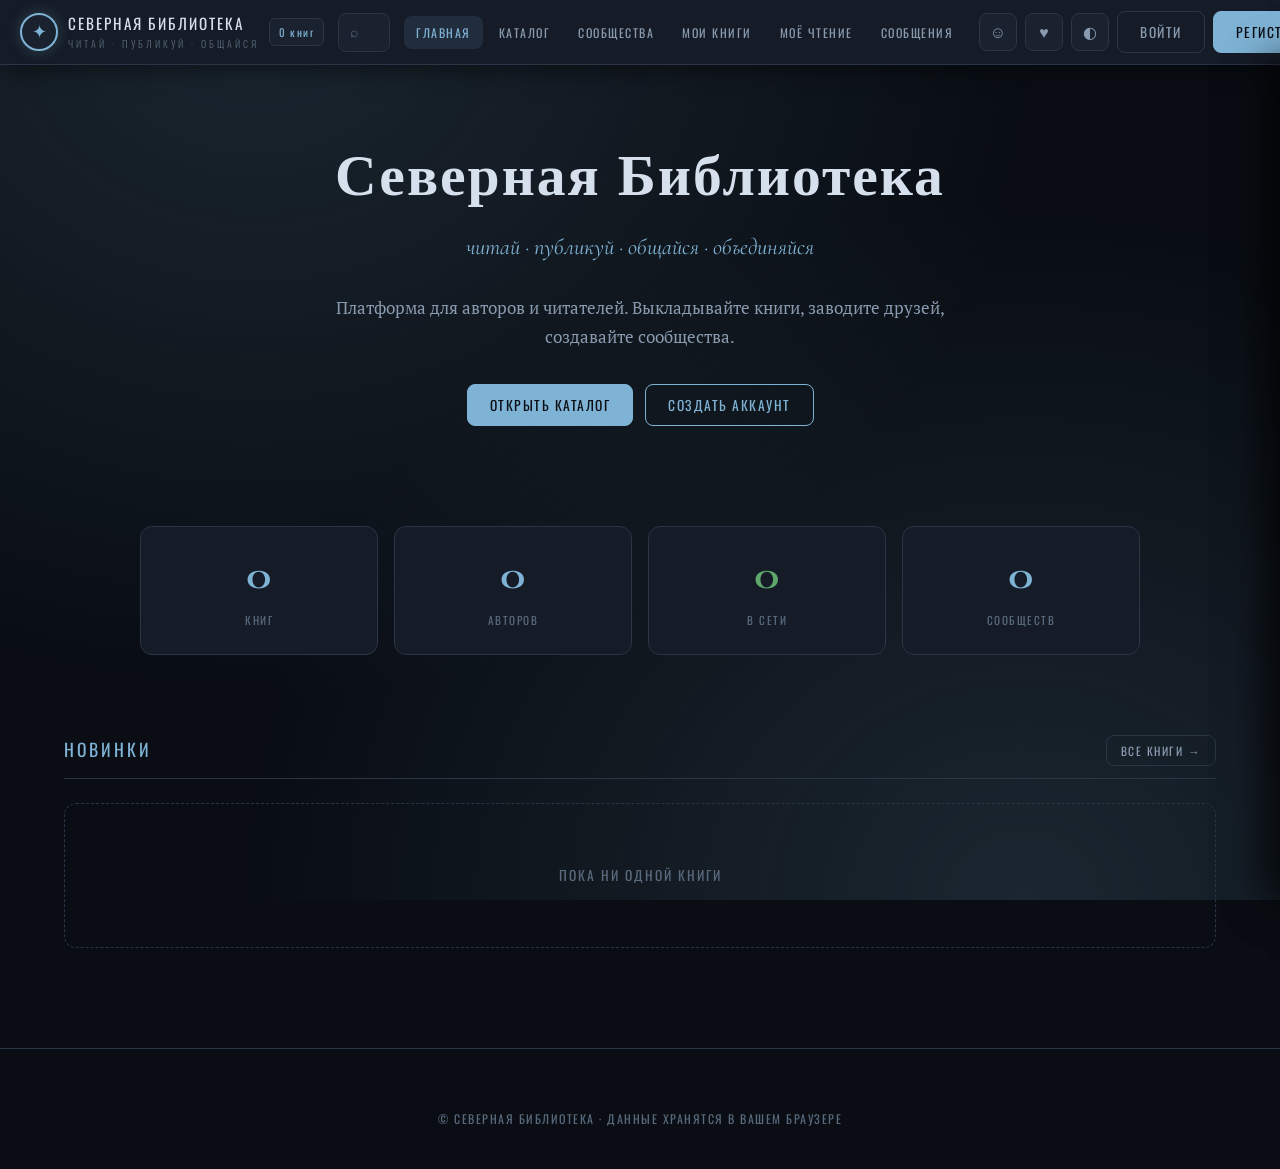
==== static/index.html @ a08dbe07 "Initial commit" ====
<!DOCTYPE html>
<html lang="ru">
<head>
<meta charset="UTF-8">
<meta name="viewport" content="width=device-width, initial-scale=1.0">
<title>Северная Библиотека — читай, публикуй, общайся</title>
<link rel="preconnect" href="https://fonts.googleapis.com">
<link rel="preconnect" href="https://fonts.gstatic.com" crossorigin>
<link href="https://fonts.googleapis.com/css2?family=Cormorant+Garamond:ital,wght@0,400;0,600;0,700;1,400&family=Oswald:wght@300;400;500;600&family=PT+Serif:ital,wght@0,400;0,700;1,400&family=Uncial+Antiqua&display=swap" rel="stylesheet">
<style>
:root{
    --bg:#0a0e14; --bg2:#10161f; --panel:#151c27; --card:#1a2230; --hover:#212c3d;
    --text:#d6e0ec; --text2:#8a9bb0; --text3:#5a6a7d;
    --accent:#7fb3d5; --accent2:#4a7a9b; --glow:rgba(127,179,213,0.25);
    --border:#2a3545; --shadow:rgba(0,0,0,0.5);
    --font-body:'PT Serif',Georgia,serif;
    --font-head:'Oswald',sans-serif;
    --font-display:'Uncial Antiqua',serif;
    --font-title:'Cormorant Garamond',serif;
    --fs:17px;
    --msg-out:#1e3a52; --msg-in:#1a2230;
    --danger:#c94a4a; --success:#5da86a; --warning:#d9a83c;
    --online:#5da86a;
}
body.light{
    --bg:#f4ecd8; --bg2:#ede3cc; --panel:#f8f2e2; --card:#ffffff; --hover:#eee3c8;
    --text:#2c2218; --text2:#5a4a35; --text3:#8a7a60;
    --accent:#8b5a2b; --accent2:#6a4420; --glow:rgba(139,90,43,0.2);
    --border:#d4c5a0; --shadow:rgba(60,40,20,0.15);
    --msg-out:#f0d9a8; --msg-in:#ffffff;
}
body.night{
    --bg:#05070a; --bg2:#0a0e14; --panel:#0f141c; --card:#131a24; --hover:#1a2330;
    --text:#b8c6d8; --text2:#6a7a8d; --text3:#3e4a5a;
    --accent:#5a8ab0; --accent2:#3a5f7a; --glow:rgba(90,138,176,0.2);
    --border:#1c2530; --shadow:rgba(0,0,0,0.7);
    --msg-out:#1a3a52; --msg-in:#131a24;
}
*{box-sizing:border-box;margin:0;padding:0}
html{scroll-behavior:smooth}
body{
    background:var(--bg); color:var(--text); font-family:var(--font-body);
    font-size:var(--fs); line-height:1.7; min-height:100vh;
    transition:background .4s,color .4s;
}
body::before{
    content:''; position:fixed; inset:0; pointer-events:none; z-index:0;
    background:
        radial-gradient(ellipse at 20% 0%, var(--glow) 0%, transparent 55%),
        radial-gradient(ellipse at 80% 100%, var(--glow) 0%, transparent 55%);
    opacity:.6;
}
button{font-family:inherit;cursor:pointer}
input,textarea,select{font-family:inherit}
.container{max-width:1200px;margin:0 auto;padding:0 24px;position:relative;z-index:1}

/* КНОПКИ */
.btn{
    display:inline-flex; align-items:center; gap:8px; justify-content:center;
    padding:10px 22px; border-radius:8px; font-family:var(--font-head);
    font-size:.85rem; letter-spacing:1.5px; text-transform:uppercase;
    border:1px solid var(--accent); background:transparent; color:var(--accent);
    transition:all .25s; cursor:pointer;
}
.btn:hover{background:var(--accent); color:var(--bg); transform:translateY(-2px); box-shadow:0 8px 20px var(--glow)}
.btn-primary{background:var(--accent); color:var(--bg)}
.btn-primary:hover{background:var(--accent2); color:var(--text)}
.btn-ghost{border-color:var(--border); color:var(--text2)}
.btn-ghost:hover{background:var(--hover); color:var(--accent); border-color:var(--accent)}
.btn-danger{border-color:var(--danger); color:var(--danger)}
.btn-danger:hover{background:var(--danger); color:#fff; box-shadow:0 8px 20px rgba(201,74,74,.3)}
.btn-success{border-color:var(--success); color:var(--success)}
.btn-success:hover{background:var(--success); color:#fff}
.btn-sm{padding:6px 14px; font-size:.72rem}
.btn-block{width:100%; justify-content:center}
.btn:disabled{opacity:.4; cursor:not-allowed; transform:none; box-shadow:none}
.btn-google{background:#fff; color:#333; border-color:#ddd; font-weight:600}
.btn-google:hover{background:#f5f5f5; color:#333; border-color:#bbb; box-shadow:0 4px 12px rgba(0,0,0,.15)}
.btn-google svg{width:18px; height:18px}

.card{background:var(--panel); border:1px solid var(--border); border-radius:12px; padding:24px; transition:all .3s}

/* ШАПКА */
.topbar{
    position:sticky; top:0; z-index:100;
    background:var(--panel); border-bottom:1px solid var(--border);
    box-shadow:0 4px 24px var(--shadow); transition:background .4s;
}
.topbar-inner{
    max-width:1500px; margin:0 auto; padding:0 20px;
    height:64px; display:flex; align-items:center; gap:14px;
}
.brand{display:flex; align-items:center; gap:10px; cursor:pointer; flex-shrink:0}
.brand-sigil{
    width:38px; height:38px; border:2px solid var(--accent); border-radius:50%;
    display:flex; align-items:center; justify-content:center;
    font-family:var(--font-display); font-size:18px; color:var(--accent);
    background:var(--card); box-shadow:0 0 14px var(--glow);
}
.brand-name{
    font-family:var(--font-head); font-size:.95rem; letter-spacing:2px;
    text-transform:uppercase; color:var(--text);
}
.brand-name small{display:block; font-size:.62rem; color:var(--text3); letter-spacing:3px; font-weight:300}
.brand-counter{
    font-family:var(--font-head); font-size:.68rem; color:var(--accent);
    letter-spacing:1.5px; padding:4px 9px; border:1px solid var(--border);
    border-radius:6px; background:var(--card);
}

/* ГЛОБАЛЬНЫЙ ПОИСК */
.global-search{
    flex:1; max-width:340px; position:relative;
}
.global-search input{
    width:100%; padding:9px 14px 9px 36px;
    background:var(--card); color:var(--text);
    border:1px solid var(--border); border-radius:8px;
    font-size:.88rem; outline:none; transition:all .2s;
}
.global-search input:focus{border-color:var(--accent); box-shadow:0 0 0 3px var(--glow)}
.global-search .search-icon{
    position:absolute; left:12px; top:50%; transform:translateY(-50%);
    color:var(--text3); font-size:14px; pointer-events:none;
}
.global-search-results{
    position:absolute; top:100%; left:0; right:0; margin-top:6px;
    background:var(--panel); border:1px solid var(--accent); border-radius:10px;
    max-height:340px; overflow-y:auto; z-index:200;
    box-shadow:0 12px 40px rgba(0,0,0,.6); display:none;
}
.global-search-results.active{display:block}
.search-result{
    padding:10px 14px; cursor:pointer; display:flex; align-items:center; gap:10px;
    transition:all .2s; border-bottom:1px solid var(--border);
}
.search-result:last-child{border-bottom:none}
.search-result:hover{background:var(--hover)}
.search-result-type{
    font-family:var(--font-head); font-size:.62rem; color:var(--text3);
    letter-spacing:1.5px; text-transform:uppercase; margin-left:auto;
}

.nav-links{display:flex; gap:4px; overflow-x:auto; flex-shrink:0}
.nav-link{
    padding:8px 12px; border-radius:8px; background:none; border:none;
    font-family:var(--font-head); font-size:.75rem; letter-spacing:1.5px;
    text-transform:uppercase; color:var(--text2); transition:all .2s;
    white-space:nowrap; cursor:pointer;
}
.nav-link:hover{color:var(--accent); background:var(--hover)}
.nav-link.active{color:var(--accent); background:var(--hover)}
.nav-link .badge{
    display:inline-block; background:#c94a4a; color:#fff; font-size:.62rem;
    border-radius:10px; padding:1px 5px; margin-left:5px; font-family:var(--font-head);
    letter-spacing:0;
}
.topbar-actions{display:flex; align-items:center; gap:8px; margin-left:auto; flex-shrink:0}

.icon-btn{
    width:38px; height:38px; border:1px solid var(--border); background:var(--card);
    color:var(--text2); border-radius:8px; font-size:16px;
    display:flex; align-items:center; justify-content:center; transition:all .2s; cursor:pointer;
    position:relative;
}
.icon-btn:hover{color:var(--accent); border-color:var(--accent); background:var(--hover)}
.icon-btn svg{
    width:18px; height:18px; display:block;
    color:var(--text2);
    transition:color .2s;
    pointer-events:none;
}
.icon-btn:hover svg{color:var(--accent)}
.icon-btn .online-dot{
    position:absolute; top:-3px; right:-3px; min-width:18px; height:18px;
    background:var(--online); color:#fff; border-radius:9px; font-size:.62rem;
    display:flex; align-items:center; justify-content:center;
    font-family:var(--font-head); font-weight:600; padding:0 4px;
    border:2px solid var(--panel); box-shadow:0 0 8px rgba(93,168,106,.5);
}
.icon-btn .friend-dot{
    position:absolute; top:-3px; right:-3px; min-width:18px; height:18px;
    background:#c94a4a; color:#fff; border-radius:9px; font-size:.62rem;
    display:flex; align-items:center; justify-content:center;
    font-family:var(--font-head); font-weight:600; padding:0 4px;
    border:2px solid var(--panel);
}

.user-chip{
    display:flex; align-items:center; gap:8px;
    padding:5px 10px 5px 5px; border:1px solid var(--border); background:var(--card);
    border-radius:20px; font-family:var(--font-head); font-size:.78rem;
    color:var(--accent); letter-spacing:1px; transition:all .2s; cursor:pointer;
}
.user-chip:hover{border-color:var(--accent); background:var(--hover)}

/* АВАТАР */
.avatar{
    border-radius:50%; background:var(--accent); color:var(--bg);
    display:flex; align-items:center; justify-content:center; font-weight:600;
    flex-shrink:0; position:relative; overflow:hidden;
    font-family:var(--font-head); letter-spacing:0;
}
.avatar img{width:100%; height:100%; object-fit:cover; display:block}
.avatar.size-sm{width:28px; height:28px; font-size:12px}
.avatar.size-md{width:40px; height:40px; font-size:16px}
.avatar.size-lg{width:80px; height:80px; font-size:32px}
.avatar.size-xl{width:120px; height:120px; font-size:48px}
.avatar.google{background:#4285F4; color:#fff}
.avatar .status-dot{
    position:absolute; bottom:2px; right:2px;
    width:22%; height:22%; min-width:8px; min-height:8px; border-radius:50%;
    background:var(--text3); border:2px solid var(--panel); box-sizing:content-box;
}
.avatar .status-dot.online{background:var(--online); box-shadow:0 0 6px var(--online)}

/* ПАНЕЛИ */
.side-panel{
    position:fixed; top:64px; right:0; bottom:0;
    width:380px; max-width:92vw;
    background:var(--panel);
    border-left:1px solid var(--border);
    z-index:150;
    transform:translateX(100%);
    transition:transform .35s cubic-bezier(0.4, 0, 0.2, 1);
    box-shadow:-12px 0 40px var(--shadow);
    display:flex; flex-direction:column;
}
.side-panel.open{transform:translateX(0)}

.side-panel-head{
    padding:18px 22px 14px;
    border-bottom:1px solid var(--border);
    display:flex; align-items:center; justify-content:space-between;
}
.side-panel-head .title{
    font-family:var(--font-head); font-size:.95rem;
    letter-spacing:2.5px; text-transform:uppercase; color:var(--accent);
}
.side-panel-head .counter{
    font-family:var(--font-head); font-size:.72rem;
    color:var(--text3); letter-spacing:1px; margin-top:2px;
}
.side-panel-head .counter .online-num{color:var(--online); font-weight:600}

.side-panel-search{
    padding:10px 22px;
    border-bottom:1px solid var(--border);
}
.side-panel-search input{
    width:100%; padding:10px 14px;
    background:var(--card); color:var(--text);
    border:1px solid var(--border); border-radius:8px;
    font-size:.9rem; outline:none;
}
.side-panel-search input:focus{border-color:var(--accent); box-shadow:0 0 0 3px var(--glow)}

.side-panel-tabs{
    display:flex; border-bottom:1px solid var(--border);
}
.side-panel-tab{
    flex:1; padding:11px 6px; background:none; border:none;
    font-family:var(--font-head); font-size:.72rem; letter-spacing:1.5px;
    text-transform:uppercase; color:var(--text3); cursor:pointer;
    border-bottom:2px solid transparent; margin-bottom:-1px; transition:all .2s;
    position:relative;
}
.side-panel-tab.active{color:var(--accent); border-bottom-color:var(--accent)}
.side-panel-tab .tab-badge{
    display:inline-block; background:#c94a4a; color:#fff; font-size:.6rem;
    border-radius:8px; padding:0 5px; margin-left:4px; letter-spacing:0;
}

.side-panel-body{
    flex:1; overflow-y:auto; padding:10px;
}
.side-panel-body::-webkit-scrollbar{width:6px}
.side-panel-body::-webkit-scrollbar-thumb{background:var(--border); border-radius:3px}

.users-section-label{
    font-family:var(--font-head); font-size:.66rem;
    letter-spacing:2.5px; text-transform:uppercase;
    color:var(--text3); padding:12px 12px 6px;
}
.users-section-label.online-label{color:var(--online)}

.user-card{
    display:flex; gap:12px; align-items:center;
    padding:10px 12px; border-radius:10px;
    transition:all .2s; cursor:pointer;
    border:1px solid transparent;
    margin-bottom:2px;
}
.user-card:hover{background:var(--hover); border-color:var(--border)}
.user-card-info{flex:1; min-width:0}
.user-card-name{
    font-family:var(--font-head); font-size:.88rem;
    color:var(--text); letter-spacing:.5px;
    display:flex; align-items:center; gap:6px; flex-wrap:wrap;
}
.user-card-username{
    font-size:.75rem; color:var(--accent); font-family:var(--font-head);
    letter-spacing:.5px;
}
.user-card-status{
    font-size:.75rem; color:var(--text3);
    font-style:italic; margin-top:2px;
}
.user-card-status.online{color:var(--online); font-style:normal; font-family:var(--font-head); letter-spacing:.5px}
.user-card-actions{flex-shrink:0; display:flex; gap:6px; flex-wrap:wrap; justify-content:flex-end}
.user-card-write{
    padding:5px 11px; font-size:.68rem; letter-spacing:1px;
    background:transparent; border:1px solid var(--border);
    color:var(--text2); border-radius:6px;
    font-family:var(--font-head); text-transform:uppercase;
    cursor:pointer; transition:all .2s;
}
.user-card-write:hover{background:var(--accent); color:var(--bg); border-color:var(--accent)}
.user-card-write.primary{background:var(--accent); color:var(--bg); border-color:var(--accent)}
.user-card-write.danger{border-color:var(--danger); color:var(--danger)}
.user-card-write.danger:hover{background:var(--danger); color:#fff}
.user-card-write.success{border-color:var(--success); color:var(--success)}
.user-card-write.success:hover{background:var(--success); color:#fff}

.side-panel-empty{
    padding:40px 20px; text-align:center;
    color:var(--text3); font-size:.85rem; font-style:italic;
}

.side-backdrop{
    position:fixed; inset:0; background:rgba(0,0,0,.5);
    z-index:140; opacity:0; pointer-events:none;
    transition:opacity .3s;
}
.side-backdrop.active{opacity:1; pointer-events:auto}

/* ПРОФИЛЬ */
.profile-page{padding:40px 0}
.profile-card{
    background:var(--panel); border:1px solid var(--border);
    border-radius:16px; overflow:hidden; margin-bottom:24px;
}
.profile-banner{
    height:180px;
    background:linear-gradient(135deg,var(--accent2),var(--accent));
    position:relative;
}
.profile-banner::after{
    content:''; position:absolute; inset:0;
    background:radial-gradient(ellipse at 30% 20%, rgba(255,255,255,.15), transparent 60%),
               radial-gradient(ellipse at 80% 90%, rgba(0,0,0,.3), transparent 60%);
}
.profile-main{
    padding:0 32px 32px;
    margin-top:-60px;
    position:relative;
}
.profile-avatar-wrap{
    display:flex; align-items:flex-end; gap:20px; margin-bottom:20px; flex-wrap:wrap;
}
.profile-avatar{
    width:130px; height:130px; border-radius:50%;
    border:5px solid var(--panel); background:var(--accent);
    display:flex; align-items:center; justify-content:center;
    font-family:var(--font-display); font-size:48px; color:var(--bg);
    overflow:hidden; position:relative; box-shadow:0 8px 24px var(--shadow);
    flex-shrink:0;
}
.profile-avatar img{width:100%; height:100%; object-fit:cover; display:block}
.profile-avatar .status-dot{
    position:absolute; bottom:8px; right:8px;
    width:20px; height:20px; border-radius:50%;
    background:var(--online); border:3px solid var(--panel);
}
.profile-avatar .status-dot.off{background:var(--text3)}

.profile-actions{margin-left:auto; display:flex; gap:8px; flex-wrap:wrap}
.profile-name{
    font-family:var(--font-title); font-size:2rem;
    color:var(--text); font-weight:600; margin-bottom:4px;
}
.profile-username{
    font-family:var(--font-head); font-size:.95rem;
    color:var(--accent); letter-spacing:.5px; margin-bottom:12px;
}
.profile-status{
    font-size:.85rem; color:var(--text3); font-family:var(--font-head);
    letter-spacing:1px; margin-bottom:14px;
}
.profile-status.online{color:var(--online)}
.profile-bio{
    font-size:1rem; line-height:1.7; color:var(--text2);
    max-width:640px; margin-bottom:20px; white-space:pre-wrap;
}
.profile-stats{
    display:flex; gap:32px; flex-wrap:wrap;
    padding-top:20px; border-top:1px solid var(--border);
}
.profile-stat{text-align:left}
.profile-stat-num{
    font-family:var(--font-display); font-size:1.6rem;
    color:var(--accent);
}
.profile-stat-label{
    font-family:var(--font-head); font-size:.7rem;
    letter-spacing:2px; text-transform:uppercase; color:var(--text3);
    margin-top:2px;
}

.profile-grid{
    display:grid; grid-template-columns:repeat(auto-fill,minmax(180px,1fr));
    gap:16px;
    margin-top:20px;
}

/* СООБЩЕСТВА */
.communities-grid{
    display:grid; grid-template-columns:repeat(auto-fill,minmax(280px,1fr));
    gap:20px;
}
.community-card{
    background:var(--panel); border:1px solid var(--border);
    border-radius:12px; padding:22px;
    transition:all .25s; cursor:pointer;
    display:flex; flex-direction:column; gap:12px;
}
.community-card:hover{
    border-color:var(--accent);
    transform:translateY(-3px);
    box-shadow:0 16px 30px var(--shadow), 0 0 20px var(--glow);
}
.community-head{display:flex; gap:14px; align-items:center}
.community-avatar{
    width:56px; height:56px; border-radius:14px;
    background:linear-gradient(135deg,var(--accent2),var(--accent));
    display:flex; align-items:center; justify-content:center;
    font-family:var(--font-display); font-size:24px; color:var(--bg);
    overflow:hidden; flex-shrink:0;
}
.community-avatar img{width:100%; height:100%; object-fit:cover; display:block}
.community-title{
    font-family:var(--font-head); font-size:1.05rem;
    color:var(--text); letter-spacing:1px; line-height:1.2;
    margin-bottom:4px;
}
.community-meta{
    font-size:.78rem; color:var(--text3); font-family:var(--font-head);
    letter-spacing:.5px;
}
.community-desc{
    font-size:.9rem; color:var(--text2); line-height:1.5;
    display:-webkit-box; -webkit-line-clamp:3; -webkit-box-orient:vertical;
    overflow:hidden;
}
.community-footer{
    display:flex; gap:8px; align-items:center;
    padding-top:12px; border-top:1px solid var(--border);
    margin-top:auto;
}
.community-member-badge{
    font-family:var(--font-head); font-size:.72rem;
    letter-spacing:1px; color:var(--text3);
    padding:3px 8px; border:1px solid var(--border); border-radius:6px;
}

.community-page{padding:40px 0}
.community-page-head{
    display:flex; gap:24px; align-items:flex-start;
    margin-bottom:28px; flex-wrap:wrap;
}
.community-page-avatar{
    width:120px; height:120px; border-radius:20px;
    background:linear-gradient(135deg,var(--accent2),var(--accent));
    display:flex; align-items:center; justify-content:center;
    font-family:var(--font-display); font-size:52px; color:var(--bg);
    overflow:hidden; flex-shrink:0;
    box-shadow:0 12px 30px var(--shadow);
}
.community-page-avatar img{width:100%; height:100%; object-fit:cover; display:block}
.community-page-info{flex:1; min-width:0}
.community-page-title{
    font-family:var(--font-title); font-size:2rem;
    color:var(--text); margin-bottom:6px;
}
.community-page-username{
    font-family:var(--font-head); font-size:.9rem;
    color:var(--accent); letter-spacing:.5px; margin-bottom:12px;
}
.community-page-desc{
    font-size:1rem; line-height:1.7; color:var(--text2);
    margin-bottom:18px; white-space:pre-wrap;
}
.community-tabs{
    display:flex; gap:6px; border-bottom:1px solid var(--border);
    margin-bottom:20px;
}
.community-tab{
    padding:12px 18px; background:none; border:none;
    font-family:var(--font-head); font-size:.78rem;
    letter-spacing:1.5px; text-transform:uppercase;
    color:var(--text3); cursor:pointer;
    border-bottom:2px solid transparent; margin-bottom:-1px;
    transition:all .2s;
}
.community-tab.active{color:var(--accent); border-bottom-color:var(--accent)}

/* ГЛАВНАЯ */
.hero{padding:80px 0 60px; text-align:center}
.hero h1{
    font-family:var(--font-display); font-size:3.6rem; line-height:1.1;
    color:var(--text); letter-spacing:2px; margin-bottom:20px;
}
.hero .subtitle{
    font-family:var(--font-title); font-style:italic; font-size:1.4rem;
    color:var(--accent); margin-bottom:28px;
}
.hero p{max-width:640px; margin:0 auto 32px; color:var(--text2); font-size:1.05rem}

.section{padding:40px 0}
.section-head{
    display:flex; align-items:center; justify-content:space-between;
    margin-bottom:24px; padding-bottom:12px; border-bottom:1px solid var(--border); gap:16px; flex-wrap:wrap;
}
.section-title{
    font-family:var(--font-head); font-size:1.1rem; letter-spacing:3px;
    text-transform:uppercase; color:var(--accent);
}

/* КАТАЛОГ */
.books-grid{
    display:grid; grid-template-columns:repeat(auto-fill,minmax(180px,1fr));
    gap:24px;
}
.book-card{
    cursor:pointer; transition:all .3s; text-align:left;
    background:transparent; border:none; padding:0; position:relative;
}
.book-card:hover .book-cover{transform:translateY(-4px); box-shadow:0 16px 30px var(--shadow), 0 0 30px var(--glow)}
.book-cover{
    aspect-ratio:2/3; border-radius:6px; position:relative; overflow:hidden;
    border:1px solid var(--border); margin-bottom:12px; transition:all .3s;
    background:linear-gradient(135deg,var(--panel),var(--card));
    display:flex; align-items:center; justify-content:center;
}
.book-cover img{
    width:100%; height:100%; object-fit:cover; display:block;
    position:absolute; inset:0;
}
.book-cover-symbol{
    font-family:var(--font-display); font-size:52px; color:var(--accent);
    text-shadow:0 0 30px var(--glow); opacity:.85;
}
.book-cover::after{
    content:''; position:absolute; inset:0;
    background:linear-gradient(to top, rgba(0,0,0,.5), transparent 40%);
    pointer-events:none;
}
.book-title{
    font-family:var(--font-title); font-size:1.05rem; font-weight:600;
    color:var(--text); line-height:1.3; margin-bottom:4px;
    display:-webkit-box; -webkit-line-clamp:2; -webkit-box-orient:vertical; overflow:hidden;
}
.book-author{font-size:.82rem; color:var(--text2); margin-bottom:2px}
.book-meta{font-size:.75rem; color:var(--text3); font-style:italic}

/* Значок "Читаю" на обложке */
.book-reading-badge{
    position:absolute; top:8px; left:8px; z-index:3;
    background:var(--accent); color:var(--bg);
    font-family:var(--font-head); font-size:.6rem; letter-spacing:1px;
    text-transform:uppercase; padding:3px 7px; border-radius:5px;
    box-shadow:0 4px 12px var(--glow); font-weight:600;
}
/* Прогресс-бар под карточкой */
.book-progress{
    margin-top:8px; height:4px; background:var(--border);
    border-radius:2px; overflow:hidden;
}
.book-progress-fill{
    height:100%; background:var(--accent);
    border-radius:2px; transition:width .4s;
}

.empty{
    padding:60px 20px; text-align:center; color:var(--text3);
    font-family:var(--font-head); letter-spacing:2px; text-transform:uppercase;
    font-size:.85rem; border:1px dashed var(--border); border-radius:12px;
}

/* СТРАНИЦА КНИГИ */
.book-page{padding:40px 0}
.book-layout{display:grid; grid-template-columns:280px 1fr; gap:40px}
.book-cover-large{
    aspect-ratio:2/3; border-radius:10px; border:1px solid var(--border);
    background:linear-gradient(135deg,var(--panel),var(--card));
    display:flex; align-items:center; justify-content:center; margin-bottom:20px;
    box-shadow:0 20px 40px var(--shadow);
    position:relative; overflow:hidden;
}
.book-cover-large img{width:100%; height:100%; object-fit:cover; display:block; position:absolute; inset:0}
.book-cover-large .book-cover-symbol{font-size:96px}
.book-info h1{font-family:var(--font-title); font-size:2.4rem; line-height:1.2; color:var(--text); margin-bottom:12px}
.book-info .author{font-size:1.1rem; color:var(--accent); margin-bottom:8px; font-style:italic}
.book-info .meta-line{
    display:flex; gap:16px; flex-wrap:wrap; font-size:.85rem;
    color:var(--text3); margin-bottom:24px; font-family:var(--font-head);
    letter-spacing:1px; text-transform:uppercase;
}
.book-annotation{
    font-size:1.05rem; line-height:1.7; color:var(--text2);
    margin-bottom:28px; padding-bottom:24px; border-bottom:1px solid var(--border);
    white-space:pre-wrap;
}
.chapters-preview{margin-top:28px}
.chapter-preview-item{
    display:flex; align-items:center; justify-content:space-between;
    padding:14px 18px; border-radius:8px; border:1px solid var(--border);
    margin-bottom:8px; background:var(--card); transition:all .2s; cursor:pointer;
}
.chapter-preview-item:hover{border-color:var(--accent); background:var(--hover); transform:translateX(4px)}
.chapter-preview-item.current{border-color:var(--accent); background:var(--hover); box-shadow:0 0 0 2px var(--glow)}
.chapter-preview-item .num{font-family:var(--font-head); font-size:.7rem; letter-spacing:2px; color:var(--accent); text-transform:uppercase}
.chapter-preview-item .title{font-family:var(--font-title); font-size:1.05rem; margin-top:2px}
.chapter-preview-item .arrow{color:var(--accent); font-size:1.2rem}
.chapter-preview-item .current-mark{
    font-family:var(--font-head); font-size:.62rem; letter-spacing:1px;
    text-transform:uppercase; color:var(--accent); margin-right:8px;
}

/* ЧИТАЛКА */
.reader-view{padding:40px 0}
.reader-toolbar{
    position:sticky; top:64px; z-index:50; margin-bottom:24px;
    background:var(--panel); border:1px solid var(--border); border-radius:10px;
    padding:12px 20px; display:flex; align-items:center; gap:16px; flex-wrap:wrap;
    box-shadow:0 4px 20px var(--shadow);
}
.reader-toolbar .current-chapter{
    font-family:var(--font-head); font-size:.8rem; letter-spacing:2px;
    text-transform:uppercase; color:var(--accent); flex:1;
}
.reader-content{max-width:760px; margin:0 auto}
.reader-content h2{font-family:var(--font-display); font-size:2rem; line-height:1.25; color:var(--text); text-align:center; margin-bottom:8px}
.reader-content .chapter-label{
    text-align:center; font-family:var(--font-head); font-size:.75rem;
    letter-spacing:5px; text-transform:uppercase; color:var(--accent);
    margin-bottom:32px; padding-bottom:24px; border-bottom:1px solid var(--border); position:relative;
}
.reader-content .chapter-label::after{
    content:'❦'; position:absolute; bottom:-13px; left:50%; transform:translateX(-50%);
    background:var(--bg); padding:0 14px; font-size:20px; color:var(--accent);
    text-shadow:0 0 12px var(--glow);
}
.reader-content p{margin-bottom:20px; text-align:justify; hyphens:auto}
.reader-content p:first-of-type::first-letter{
    font-family:var(--font-display); font-size:3.4em; float:left; line-height:.85;
    padding:6px 12px 0 0; color:var(--accent); text-shadow:0 4px 12px var(--glow);
}
.reader-nav{display:flex; justify-content:space-between; align-items:center; margin-top:48px; padding-top:24px; border-top:1px solid var(--border); gap:16px}

/* ЛИЧНЫЙ КАБИНЕТ */
.dashboard{padding:40px 0}
.dashboard-head{display:flex; justify-content:space-between; align-items:flex-start; margin-bottom:32px; gap:16px; flex-wrap:wrap}
.dashboard-head h1{font-family:var(--font-title); font-size:2rem; color:var(--text); margin-bottom:6px}
.dashboard-head .subtitle{color:var(--text2); font-style:italic}
.my-books{display:grid; gap:16px}
.my-book-item{
    display:flex; gap:20px; align-items:center; padding:20px;
    background:var(--panel); border:1px solid var(--border); border-radius:12px; transition:all .2s;
}
.my-book-item:hover{border-color:var(--accent); box-shadow:0 0 20px var(--glow)}
.my-book-cover{
    width:60px; height:90px; border-radius:6px; flex-shrink:0;
    background:linear-gradient(135deg,var(--panel),var(--card));
    border:1px solid var(--border); display:flex; align-items:center; justify-content:center;
    font-family:var(--font-display); font-size:28px; color:var(--accent);
    overflow:hidden; position:relative;
}
.my-book-cover img{width:100%; height:100%; object-fit:cover; display:block; position:absolute; inset:0}
.my-book-info{flex:1; min-width:0}
.my-book-info .title{font-family:var(--font-title); font-size:1.15rem; color:var(--text); font-weight:600; margin-bottom:4px}
.my-book-info .meta{font-size:.82rem; color:var(--text3)}
.my-book-actions{display:flex; gap:8px; flex-wrap:wrap}

/* СТРАНИЦА "МОЁ ЧТЕНИЕ" */
.reading-list{display:grid; gap:16px}
.reading-item{
    display:flex; gap:20px; align-items:center; padding:20px;
    background:var(--panel); border:1px solid var(--border); border-radius:12px;
    transition:all .2s;
}
.reading-item:hover{border-color:var(--accent); box-shadow:0 0 20px var(--glow)}
.reading-cover{
    width:70px; height:105px; border-radius:6px; flex-shrink:0;
    background:linear-gradient(135deg,var(--panel),var(--card));
    border:1px solid var(--border); display:flex; align-items:center; justify-content:center;
    font-family:var(--font-display); font-size:32px; color:var(--accent);
    overflow:hidden; position:relative;
}
.reading-cover img{width:100%; height:100%; object-fit:cover; display:block; position:absolute; inset:0}
.reading-info{flex:1; min-width:0}
.reading-info .title{
    font-family:var(--font-title); font-size:1.2rem; color:var(--text);
    font-weight:600; margin-bottom:4px;
}
.reading-info .author{font-size:.85rem; color:var(--text2); margin-bottom:8px; font-style:italic}
.reading-info .chapter-now{
    font-family:var(--font-head); font-size:.78rem; letter-spacing:1px;
    color:var(--accent); margin-bottom:8px;
}
.reading-progress-bar{
    height:6px; background:var(--border); border-radius:3px; overflow:hidden;
    margin-bottom:6px; max-width:400px;
}
.reading-progress-bar > div{
    height:100%; background:var(--accent); border-radius:3px; transition:width .4s;
}
.reading-progress-text{
    font-family:var(--font-head); font-size:.7rem; color:var(--text3);
    letter-spacing:1px;
}
.reading-actions{display:flex; flex-direction:column; gap:8px; flex-shrink:0}

/* РЕДАКТОР КНИГИ */
.editor{padding:40px 0; max-width:800px; margin:0 auto}
.editor h1{font-family:var(--font-title); font-size:2rem; color:var(--text); margin-bottom:8px; text-align:center}
.editor .sub{text-align:center; color:var(--text2); font-style:italic; margin-bottom:32px}
.field{margin-bottom:20px}
.field label{display:block; font-family:var(--font-head); font-size:.72rem; letter-spacing:2px; text-transform:uppercase; color:var(--text3); margin-bottom:8px}
.field label .req{color:var(--danger)}
.field input,.field textarea,.field select{
    width:100%; padding:12px 14px; background:var(--card); color:var(--text);
    border:1px solid var(--border); border-radius:8px; font-size:.95rem; outline:none; transition:all .25s;
}
.field input:focus,.field textarea:focus,.field select:focus{border-color:var(--accent); box-shadow:0 0 0 3px var(--glow)}
.field textarea{min-height:100px; resize:vertical; line-height:1.6}
.field .hint{font-size:.75rem; color:var(--text3); margin-top:4px; font-style:italic}

/* Выбор обложки книги */
.cover-uploader{
    display:flex; gap:20px; align-items:flex-start;
    padding:20px; background:var(--card); border:1px dashed var(--border);
    border-radius:12px; margin-bottom:16px;
}
.cover-preview-box{
    width:140px; height:210px; border-radius:8px; flex-shrink:0;
    background:linear-gradient(135deg,var(--panel),var(--card));
    border:1px solid var(--border); display:flex; align-items:center; justify-content:center;
    overflow:hidden; position:relative;
}
.cover-preview-box img{width:100%; height:100%; object-fit:cover; display:block; position:absolute; inset:0}
.cover-preview-box .book-cover-symbol{font-size:56px}
.cover-uploader-info{flex:1; min-width:0}
.cover-uploader-info p{font-size:.85rem; color:var(--text3); margin-bottom:10px; font-style:italic; line-height:1.5}
.cover-uploader-actions{display:flex; gap:8px; flex-wrap:wrap}

.chapter-editor-item{border:1px solid var(--border); border-radius:10px; padding:16px; margin-bottom:12px; background:var(--card)}
.chapter-editor-head{display:flex; gap:12px; align-items:center; margin-bottom:12px}
.chapter-editor-head input{
    flex:1; padding:10px 12px; background:var(--bg); color:var(--text);
    border:1px solid var(--border); border-radius:6px; font-size:.9rem; outline:none;
}
.chapter-editor-head input:focus{border-color:var(--accent)}
.chapter-editor-item textarea{
    width:100%; min-height:200px; padding:14px; background:var(--bg); color:var(--text);
    border:1px solid var(--border); border-radius:6px; font-size:.95rem; line-height:1.6;
    resize:vertical; outline:none; font-family:var(--font-body);
}
.chapter-editor-item textarea:focus{border-color:var(--accent); box-shadow:0 0 0 3px var(--glow)}

.requirements{
    background:var(--card); border:1px solid var(--border); border-radius:12px;
    padding:20px 24px; margin-bottom:24px;
}
.requirements h3{
    font-family:var(--font-head); font-size:.85rem; letter-spacing:2.5px;
    text-transform:uppercase; color:var(--accent); margin-bottom:16px;
    padding-bottom:12px; border-bottom:1px solid var(--border);
}
.req-list{list-style:none; display:flex; flex-direction:column; gap:10px}
.req-item{
    display:flex; align-items:flex-start; gap:12px; font-size:.9rem; line-height:1.5;
    padding:8px 12px; border-radius:8px; transition:all .2s;
}
.req-item.ok{background:rgba(93,168,106,.08)}
.req-item.fail{background:rgba(201,74,74,.08)}
.req-icon{
    flex-shrink:0; width:22px; height:22px; border-radius:50%;
    display:flex; align-items:center; justify-content:center;
    font-size:13px; font-weight:bold; margin-top:2px;
}
.req-item.ok .req-icon{background:var(--success); color:white}
.req-item.fail .req-icon{background:var(--danger); color:white}
.req-item .req-text{flex:1}
.req-item .req-text strong{font-family:var(--font-head); letter-spacing:.5px; font-weight:600}
.req-item .req-text small{display:block; color:var(--text3); font-size:.78rem; margin-top:2px; font-style:italic}

.agree-row{
    display:flex; align-items:flex-start; gap:12px; padding:16px;
    background:var(--card); border:1px solid var(--border); border-radius:10px;
    cursor:pointer; margin-bottom:20px; transition:all .2s;
}
.agree-row:hover{border-color:var(--accent)}
.agree-row.checked{border-color:var(--success); background:rgba(93,168,106,.06)}
.agree-row input{width:20px; height:20px; margin-top:2px; flex-shrink:0; accent-color:var(--accent); cursor:pointer}
.agree-row .agree-text{font-size:.9rem; line-height:1.5}
.agree-row .agree-text a{color:var(--accent); text-decoration:underline}

.avatar-uploader{
    display:flex; align-items:center; gap:20px; padding:20px;
    background:var(--card); border:1px dashed var(--border);
    border-radius:12px; margin-bottom:16px;
}
.avatar-uploader-info{flex:1; min-width:0}
.avatar-uploader-info p{font-size:.85rem; color:var(--text3); margin-bottom:8px; font-style:italic}
.avatar-preview{
    width:100px; height:100px; border-radius:50%;
    background:var(--accent); color:var(--bg);
    display:flex; align-items:center; justify-content:center;
    font-family:var(--font-display); font-size:36px; overflow:hidden;
    flex-shrink:0; border:3px solid var(--border);
}
.avatar-preview img{width:100%; height:100%; object-fit:cover}

/* МЕССЕНДЖЕР */
.messenger{
    display:grid; grid-template-columns:320px 1fr;
    height:calc(100vh - 64px); background:var(--bg); position:relative; z-index:1;
}
.chat-sidebar{
    background:var(--panel); border-right:1px solid var(--border);
    display:flex; flex-direction:column; overflow:hidden;
}
.chat-sidebar-head{
    padding:16px 20px; border-bottom:1px solid var(--border);
    display:flex; align-items:center; justify-content:space-between; gap:12px;
}
.chat-sidebar-head h2{font-family:var(--font-head); font-size:.85rem; letter-spacing:3px; text-transform:uppercase; color:var(--accent)}
.chat-tabs{display:flex; border-bottom:1px solid var(--border); overflow-x:auto}
.chat-tab{
    flex:1; min-width:80px; padding:11px 8px; background:none; border:none;
    font-family:var(--font-head); font-size:.7rem; letter-spacing:1.5px;
    text-transform:uppercase; color:var(--text3); cursor:pointer;
    border-bottom:2px solid transparent; margin-bottom:-1px; transition:all .2s;
    white-space:nowrap;
}
.chat-tab.active{color:var(--accent); border-bottom-color:var(--accent)}
.chat-list{flex:1; overflow-y:auto; padding:8px}

.chat-item{
    display:flex; gap:12px; padding:10px 12px; border-radius:8px;
    cursor:pointer; transition:all .2s; margin-bottom:2px;
}
.chat-item:hover{background:var(--hover)}
.chat-item.active{background:var(--hover); border-left:3px solid var(--accent); padding-left:9px}
.chat-item-info{flex:1; min-width:0}
.chat-item-name{font-family:var(--font-head); font-size:.85rem; color:var(--text); letter-spacing:.5px; margin-bottom:2px; display:flex; align-items:center; gap:6px}
.chat-item-preview{font-size:.8rem; color:var(--text3); white-space:nowrap; overflow:hidden; text-overflow:ellipsis}
.chat-item-unread{
    background:#c94a4a; color:#fff; font-size:.65rem; border-radius:10px;
    padding:1px 6px; font-family:var(--font-head); margin-left:auto; align-self:center;
}

.chat-main{display:flex; flex-direction:column; background:var(--bg2)}
.chat-empty{
    flex:1; display:flex; flex-direction:column; align-items:center; justify-content:center;
    color:var(--text3); font-family:var(--font-head); letter-spacing:2px; text-transform:uppercase;
    font-size:.85rem; padding:40px; text-align:center;
}
.chat-empty-icon{font-size:64px; margin-bottom:20px; opacity:.4}
.chat-header{
    padding:14px 20px; border-bottom:1px solid var(--border);
    display:flex; align-items:center; gap:12px; background:var(--panel);
}
.chat-header .name{font-family:var(--font-head); font-size:.95rem; color:var(--text); letter-spacing:1px}
.chat-header .status{font-size:.75rem; color:var(--text3); font-style:italic}
.chat-messages{
    flex:1; overflow-y:auto; padding:20px; display:flex; flex-direction:column; gap:12px;
}
.msg{
    max-width:70%; padding:10px 14px; border-radius:12px;
    font-size:.95rem; line-height:1.5; word-wrap:break-word;
    animation:msgIn .25s ease;
}
@keyframes msgIn{from{opacity:0; transform:translateY(6px)}to{opacity:1; transform:none}}
.msg-in{background:var(--msg-in); align-self:flex-start; border-bottom-left-radius:4px; border:1px solid var(--border)}
.msg-out{background:var(--msg-out); color:var(--text); align-self:flex-end; border-bottom-right-radius:4px}
.msg-author{font-family:var(--font-head); font-size:.72rem; color:var(--accent); letter-spacing:1px; margin-bottom:4px; text-transform:uppercase}
.msg-time{font-size:.7rem; opacity:.6; margin-top:4px; text-align:right; font-family:var(--font-head)}
.chat-input-area{
    padding:16px 20px; border-top:1px solid var(--border);
    background:var(--panel); display:flex; gap:12px;
}
.chat-input-area textarea{
    flex:1; padding:12px 16px; background:var(--card); color:var(--text);
    border:1px solid var(--border); border-radius:10px; font-size:.95rem;
    outline:none; resize:none; font-family:var(--font-body); line-height:1.5;
    max-height:120px; min-height:44px; transition:border-color .2s;
}
.chat-input-area textarea:focus{border-color:var(--accent); box-shadow:0 0 0 3px var(--glow)}
.send-btn{
    padding:12px 24px; background:var(--accent); color:var(--bg);
    border:none; border-radius:10px; font-family:var(--font-head);
    font-size:.8rem; letter-spacing:2px; text-transform:uppercase; font-weight:600;
    cursor:pointer; transition:all .2s;
}
.send-btn:hover{background:var(--accent2); color:var(--text)}

/* МОДАЛКИ */
.overlay{
    position:fixed; inset:0; background:rgba(0,0,0,.85); backdrop-filter:blur(8px);
    z-index:200; display:none; align-items:center; justify-content:center; padding:20px;
}
.overlay.active{display:flex}
.modal{
    background:var(--panel); border:2px solid var(--accent); border-radius:12px;
    width:100%; max-width:440px; padding:32px 28px; position:relative;
    box-shadow:0 20px 60px rgba(0,0,0,.8); max-height:90vh; overflow-y:auto;
    animation:modalIn .25s ease;
}
@keyframes modalIn{
    from{opacity:0; transform:scale(.95) translateY(10px)}
    to{opacity:1; transform:scale(1) translateY(0)}
}
.modal-wide{max-width:640px}
.modal-close{
    position:absolute; top:12px; right:16px; background:none; border:none;
    color:var(--text3); font-size:26px; transition:color .2s; cursor:pointer;
}
.modal-close:hover{color:var(--accent)}
.modal h2{font-family:var(--font-title); font-size:1.6rem; color:var(--text); margin-bottom:8px; text-align:center}
.modal .modal-sub{text-align:center; color:var(--text2); font-style:italic; margin-bottom:24px; font-size:.9rem}

.tabs{display:flex; gap:6px; margin-bottom:24px; border-bottom:1px solid var(--border)}
.tab{
    flex:1; padding:12px 8px; background:none; border:none;
    font-family:var(--font-head); font-size:.8rem; letter-spacing:2px;
    text-transform:uppercase; color:var(--text3); cursor:pointer;
    border-bottom:2px solid transparent; margin-bottom:-1px; transition:all .2s;
}
.tab.active{color:var(--accent); border-bottom-color:var(--accent)}
.error-text{color:var(--danger); font-size:.85rem; font-style:italic; text-align:center; min-height:20px; margin-bottom:8px}
.success-text{color:var(--success); font-size:.85rem; font-style:italic; text-align:center; min-height:20px; margin-bottom:8px}

.divider-or{
    display:flex; align-items:center; gap:12px; margin:20px 0;
    color:var(--text3); font-family:var(--font-head); font-size:.72rem;
    letter-spacing:2px; text-transform:uppercase;
}
.divider-or::before, .divider-or::after{content:''; flex:1; height:1px; background:var(--border)}

.toast{
    position:fixed; bottom:30px; left:50%; transform:translateX(-50%) translateY(20px);
    background:var(--card); color:var(--text); padding:12px 24px;
    border:1px solid var(--accent); border-radius:8px;
    font-family:var(--font-head); font-size:.85rem; letter-spacing:1px;
    z-index:500; opacity:0; transition:all .3s;
    box-shadow:0 8px 30px rgba(0,0,0,.5), 0 0 20px var(--glow);
    max-width:90vw;
}
.toast.show{opacity:1; transform:translateX(-50%) translateY(0)}
.toast.success{border-color:var(--success)}
.toast.error{border-color:var(--danger)}

.footer{
    padding:60px 0 40px; border-top:1px solid var(--border); margin-top:60px;
    text-align:center; color:var(--text3); font-family:var(--font-head);
    font-size:.75rem; letter-spacing:1.5px; text-transform:uppercase;
}

@media(max-width:1000px){
    .global-search{display:none}
    .nav-links{display:none}
}
@media(max-width:900px){
    .book-layout{grid-template-columns:1fr; gap:24px}
    .book-cover-large{max-width:200px; margin:0 auto 20px}
    .book-info{text-align:center}
    .book-info .meta-line{justify-content:center}
    .hero h1{font-size:2.6rem}
    .brand-name small{display:none}
    .messenger{grid-template-columns:1fr}
    .chat-sidebar{position:absolute; inset:0; z-index:10; transition:transform .3s}
    .chat-sidebar.hide-mobile{transform:translateX(-100%)}
    .chat-main{grid-column:1}
    .chat-back-btn{display:inline-flex !important}
    .side-panel{width:100%; max-width:100%}
    .profile-banner{height:120px}
    .profile-main{padding:0 20px 24px}
    .profile-avatar{width:100px; height:100px; font-size:38px}
    .profile-name{font-size:1.5rem}
    .reading-item{flex-direction:column; align-items:stretch; text-align:center}
    .reading-cover{margin:0 auto}
    .reading-actions{flex-direction:row; justify-content:center}
    .cover-uploader{flex-direction:column; align-items:center}
}
@media(max-width:600px){
    .hero{padding:50px 0 30px}
    .hero h1{font-size:2rem}
    .hero .subtitle{font-size:1.1rem}
    .books-grid{grid-template-columns:repeat(auto-fill,minmax(140px,1fr)); gap:16px}
    .reader-content h2{font-size:1.5rem}
    .topbar-inner{padding:0 12px; gap:8px}
    .user-chip span:not(.avatar){display:none}
    .icon-btn{width:36px; height:36px; font-size:14px}
    .my-book-item{flex-direction:column; align-items:stretch; text-align:center}
    .my-book-cover{margin:0 auto}
    .my-book-actions{justify-content:center}
    .msg{max-width:85%}
    .brand-counter{display:none}
    .brand-name{font-size:.8rem}
    .communities-grid{grid-template-columns:1fr}
}
.chat-back-btn{
    display:none; padding:8px 12px; background:none; border:1px solid var(--border);
    border-radius:8px; color:var(--text2); font-size:16px; cursor:pointer;
}
</style>
</head>
<body>

<header class="topbar">
    <div class="topbar-inner">
        <div class="brand" id="brandBtn">
            <div class="brand-sigil">✦</div>
            <div class="brand-name">
                Северная Библиотека
                <small>читай · публикуй · общайся</small>
            </div>
            <div class="brand-counter" id="topCounter">0 книг</div>
        </div>

        <div class="global-search" id="globalSearchWrap">
            <span class="search-icon">⌕</span>
            <input type="text" id="globalSearchInput" placeholder="Поиск: @юзернейм, книга, сообщество...">
            <div class="global-search-results" id="globalSearchResults"></div>
        </div>

        <nav class="nav-links" id="navLinks">
            <button class="nav-link active" data-page="home">Главная</button>
            <button class="nav-link" data-page="catalog">Каталог</button>
            <button class="nav-link" data-page="communities">Сообщества</button>
            <button class="nav-link" data-page="mybooks">Мои книги</button>
            <button class="nav-link" data-page="reading">Моё чтение</button>
            <button class="nav-link" data-page="messages">Сообщения <span class="badge" id="unreadBadge" style="display:none">0</span></button>
        </nav>

        <div class="topbar-actions" id="topbarActions"></div>
    </div>
</header>

<!-- ПАНЕЛЬ ПОЛЬЗОВАТЕЛЕЙ -->
<div class="side-backdrop" id="usersBackdrop"></div>
<aside class="side-panel" id="usersPanel">
    <div class="side-panel-head">
        <div>
            <div class="title">Пользователи</div>
            <div class="counter" id="usersCounter">Всего: 0 · <span class="online-num">0 в сети</span></div>
        </div>
        <button class="icon-btn" id="usersPanelClose" title="Закрыть">×</button>
    </div>
    <div class="side-panel-search">
        <input type="text" id="usersSearch" placeholder="Поиск по имени или @юзернейму...">
    </div>
    <div class="side-panel-body" id="usersPanelBody"></div>
</aside>

<!-- ПАНЕЛЬ ДРУЗЕЙ -->
<div class="side-backdrop" id="friendsBackdrop"></div>
<aside class="side-panel" id="friendsPanel">
    <div class="side-panel-head">
        <div>
            <div class="title">Друзья</div>
            <div class="counter" id="friendsCounter">Друзей: 0 · <span class="online-num">0 в сети</span></div>
        </div>
        <button class="icon-btn" id="friendsPanelClose" title="Закрыть">×</button>
    </div>
    <div class="side-panel-tabs">
        <button class="side-panel-tab active" data-ftab="friends">Мои друзья <span class="tab-badge" id="friendsCountBadge" style="display:none">0</span></button>
        <button class="side-panel-tab" data-ftab="incoming">Заявки <span class="tab-badge" id="incomingCountBadge" style="display:none">0</span></button>
        <button class="side-panel-tab" data-ftab="outgoing">Отправленные</button>
    </div>
    <div class="side-panel-search">
        <input type="text" id="friendsSearch" placeholder="Найти по @юзернейму или имени...">
    </div>
    <div class="side-panel-body" id="friendsPanelBody"></div>
</aside>

<main id="app"></main>

<!-- МОДАЛКА ВХОДА/РЕГИСТРАЦИИ -->
<div class="overlay" id="authOverlay">
    <div class="modal">
        <button class="modal-close" data-close="authOverlay">&times;</button>
        <h2>Добро пожаловать</h2>
        <div class="modal-sub">Войдите или создайте аккаунт</div>
        <div class="tabs">
            <button class="tab active" data-tab="login">Вход</button>
            <button class="tab" data-tab="register">Регистрация</button>
        </div>
        <form id="loginForm">
            <div class="field">
                <label>Email или @юзернейм</label>
                <input type="text" id="loginUser" placeholder="you@example.com или @username" autocomplete="username">
            </div>
            <div class="field">
                <label>Пароль</label>
                <input type="password" id="loginPass" placeholder="••••••••" autocomplete="current-password">
            </div>
            <div class="error-text" id="loginError"></div>
            <button type="submit" class="btn btn-primary btn-block">Войти</button>
        </form>
        <form id="registerForm" style="display:none">
            <div class="field">
                <label>Имя пользователя <span class="req">*</span></label>
                <input type="text" id="regUser" placeholder="Минимум 3 символа" autocomplete="username">
                <div class="hint">Это ваше отображаемое имя.</div>
            </div>
            <div class="field">
                <label>@юзернейм <span class="req">*</span></label>
                <input type="text" id="regUsername" placeholder="латиница, цифры, _" autocomplete="off">
                <div class="hint">Уникальный ник, по которому вас найдут. Только латиница, цифры и _ (2-20 символов).</div>
            </div>
            <div class="field">
                <label>Email <span class="req">*</span></label>
                <input type="email" id="regEmail" placeholder="you@example.com" autocomplete="email">
            </div>
            <div class="field">
                <label>Пароль <span class="req">*</span></label>
                <input type="password" id="regPass" placeholder="Минимум 4 символа" autocomplete="new-password">
            </div>
            <div class="field">
                <label>Повторите пароль <span class="req">*</span></label>
                <input type="password" id="regPass2" placeholder="••••••••" autocomplete="new-password">
            </div>
            <div class="error-text" id="regError"></div>
            <button type="submit" class="btn btn-primary btn-block">Создать аккаунт</button>
        </form>
        <div class="divider-or">или</div>
        <button class="btn btn-google btn-block" id="googleBtn">
            <svg viewBox="0 0 48 48" xmlns="http://www.w3.org/2000/svg">
                <path fill="#FFC107" d="M43.611 20.083H42V20H24v8h11.303c-1.649 4.657-6.08 8-11.303 8-6.627 0-12-5.373-12-12s5.373-12 12-12c3.059 0 5.842 1.154 7.961 3.039l5.657-5.657C34.046 6.053 29.268 4 24 4 12.955 4 4 12.955 4 24s8.955 20 20 20 20-8.955 20-20c0-1.341-.138-2.65-.389-3.917z"/>
                <path fill="#FF3D00" d="M6.306 14.691l6.571 4.819C14.655 15.108 18.961 12 24 12c3.059 0 5.842 1.154 7.961 3.039l5.657-5.657C34.046 6.053 29.268 4 24 4 16.318 4 9.656 8.337 6.306 14.691z"/>
                <path fill="#4CAF50" d="M24 44c5.166 0 9.86-1.977 13.409-5.192l-6.19-5.238C29.211 35.091 26.715 36 24 36c-5.202 0-9.619-3.317-11.283-7.946l-6.522 5.025C9.505 39.556 16.227 44 24 44z"/>
                <path fill="#1976D2" d="M43.611 20.083H42V20H24v8h11.303c-.792 2.237-2.231 4.166-4.087 5.571.001-.001.002-.001.003-.002l6.19 5.238C36.971 39.205 44 34 44 24c0-1.341-.138-2.65-.389-3.917z"/>
            </svg>
            Войти через Google
        </button>
    </div>
</div>

<!-- МОДАЛКА GOOGLE -->
<div class="overlay" id="googleOverlay">
    <div class="modal">
        <button class="modal-close" data-close="googleOverlay">&times;</button>
        <h2>Вход через Google</h2>
        <div class="modal-sub">Введите email, имя и @юзернейм</div>
        <form id="googleForm">
            <div class="field">
                <label>Email Google <span class="req">*</span></label>
                <input type="email" id="googleEmail" placeholder="you@gmail.com">
            </div>
            <div class="field">
                <label>Имя (для отображения) <span class="req">*</span></label>
                <input type="text" id="googleName" placeholder="Ваше имя">
            </div>
            <div class="field">
                <label>@юзернейм <span class="req">*</span></label>
                <input type="text" id="googleUsername" placeholder="латиница, цифры, _">
            </div>
            <div class="error-text" id="googleError"></div>
            <button type="submit" class="btn btn-primary btn-block">Войти</button>
        </form>
    </div>
</div>

<!-- МОДАЛКА РЕДАКТИРОВАНИЯ ПРОФИЛЯ -->
<div class="overlay" id="editProfileOverlay">
    <div class="modal modal-wide">
        <button class="modal-close" data-close="editProfileOverlay">&times;</button>
        <h2>Редактировать профиль</h2>
        <div class="modal-sub">Настройте своё присутствие на сайте</div>
        <form id="editProfileForm">
            <div class="avatar-uploader">
                <div class="avatar-preview" id="avatarPreview">?</div>
                <div class="avatar-uploader-info">
                    <p>Аватар — фотография профиля. Рекомендуем квадратное изображение.</p>
                    <input type="file" id="avatarInput" accept="image/*" style="display:none">
                    <div style="display:flex; gap:8px; flex-wrap:wrap">
                        <button type="button" class="btn btn-sm" id="avatarChooseBtn">Загрузить</button>
                        <button type="button" class="btn btn-ghost btn-sm" id="avatarRemoveBtn">Удалить</button>
                    </div>
                </div>
            </div>

            <div class="field">
                <label>Имя (отображаемое) <span class="req">*</span></label>
                <input type="text" id="editDisplayName" placeholder="Как вас называть" maxlength="40">
            </div>
            <div class="field">
                <label>@юзернейм <span class="req">*</span></label>
                <input type="text" id="editUsername" placeholder="латиница, цифры, _">
                <div class="hint">По этому нику вас найдут другие. Латиница, цифры, _, 2-20 символов.</div>
            </div>
            <div class="field">
                <label>О себе</label>
                <textarea id="editBio" placeholder="Коротко о вас: что пишете, что читаете..." maxlength="300"></textarea>
                <div class="hint"><span id="bioCount">0</span> / 300</div>
            </div>
            <div class="error-text" id="editProfileError"></div>
            <button type="submit" class="btn btn-primary btn-block">Сохранить изменения</button>

            <div style="margin-top:20px; padding-top:20px; border-top:1px solid var(--border)">
                <button type="button" class="btn btn-danger btn-block" id="deleteAccountBtn">
                    Удалить аккаунт
                </button>
                <div class="hint" style="text-align:center; margin-top:8px; color:var(--text3); font-style:italic; font-size:.78rem">
                    Все ваши книги, сообщения и данные будут удалены безвозвратно
                </div>
            </div>
        </form>
    </div>
</div>

<!-- МОДАЛКА ПОДТВЕРЖДЕНИЯ УДАЛЕНИЯ АККАУНТА -->
<div class="overlay" id="deleteAccountOverlay">
    <div class="modal" style="max-width:420px">
        <button class="modal-close" data-close="deleteAccountOverlay">&times;</button>
        <h2>Удалить аккаунт?</h2>
        <div class="modal-sub">Это действие нельзя отменить</div>

        <div style="background:var(--card); border:1px solid var(--danger); border-radius:10px; padding:16px; margin-bottom:20px; font-size:.88rem; line-height:1.6; color:var(--text2)">
            Будут <strong style="color:var(--danger)">безвозвратно удалены</strong>:
            <ul style="margin-top:8px; padding-left:20px">
                <li>Ваш профиль и аватар</li>
                <li>Все ваши книги и главы</li>
                <li>Все ваши сообщения</li>
                <li>Друзья и заявки</li>
                <li>Созданные вами сообщества</li>
            </ul>
        </div>

        <div class="field">
            <label>Введите ваш @юзернейм для подтверждения</label>
            <input type="text" id="deleteConfirmInput" placeholder="@username" autocomplete="off">
        </div>
        <div class="error-text" id="deleteAccountError"></div>

        <div style="display:flex; gap:10px">
            <button class="btn btn-ghost" style="flex:1" data-close="deleteAccountOverlay">Отмена</button>
            <button class="btn btn-danger" style="flex:1" id="deleteAccountConfirmBtn">Удалить навсегда</button>
        </div>
    </div>
</div>

<!-- МОДАЛКА СОЗДАНИЯ СООБЩЕСТВА -->
<div class="overlay" id="newCommunityOverlay">
    <div class="modal modal-wide">
        <button class="modal-close" data-close="newCommunityOverlay">&times;</button>
        <h2>Новое сообщество</h2>
        <div class="modal-sub">Объедините людей вокруг темы</div>
        <form id="newCommunityForm">
            <div class="avatar-uploader">
                <div class="avatar-preview" id="communityAvatarPreview" style="border-radius:16px">#</div>
                <div class="avatar-uploader-info">
                    <p>Аватар сообщества. Логотип, эмблема или картинка.</p>
                    <input type="file" id="communityAvatarInput" accept="image/*" style="display:none">
                    <div style="display:flex; gap:8px; flex-wrap:wrap">
                        <button type="button" class="btn btn-sm" id="communityAvatarChooseBtn">Загрузить</button>
                        <button type="button" class="btn btn-ghost btn-sm" id="communityAvatarRemoveBtn">Удалить</button>
                    </div>
                </div>
            </div>
            <div class="field">
                <label>Название <span class="req">*</span></label>
                <input type="text" id="communityTitle" placeholder="Например: Любители тёмного фэнтези" maxlength="60">
            </div>
            <div class="field">
                <label>@юзернейм сообщества <span class="req">*</span></label>
                <input type="text" id="communityUsername" placeholder="fantasy_lovers">
                <div class="hint">Латиница, цифры, _, 3-24 символа.</div>
            </div>
            <div class="field">
                <label>Описание <span class="req">*</span></label>
                <textarea id="communityDesc" placeholder="О чём сообщество, для кого, какие правила..." maxlength="500"></textarea>
                <div class="hint"><span id="communityDescCount">0</span> / 500 · минимум 20</div>
            </div>
            <div class="error-text" id="newCommunityError"></div>
            <button type="submit" class="btn btn-primary btn-block">Создать сообщество</button>
        </form>
    </div>
</div>

<!-- МОДАЛКА ПРАВИЛ (открывается из редактора книги) -->
<div class="overlay" id="rulesOverlay">
    <div class="modal modal-wide">
        <button class="modal-close" data-close="rulesOverlay">&times;</button>
        <h2>Правила публикации книг</h2>
        <div class="modal-sub">Перед публикацией книги автор обязан выполнить все условия</div>
        <div style="color:var(--text2); line-height:1.8; font-size:.95rem">
            <p style="margin-bottom:14px"><strong style="color:var(--accent); font-family:var(--font-head)">1. Объём книги</strong><br>Не менее одной полной главы, каждая — от 500 символов.</p>
            <p style="margin-bottom:14px"><strong style="color:var(--accent); font-family:var(--font-head)">2. Аннотация</strong><br>Не менее 80 символов, отражает содержание.</p>
            <p style="margin-bottom:14px"><strong style="color:var(--accent); font-family:var(--font-head)">3. Жанр и название</strong><br>Укажите жанр. Название не короче 3 символов.</p>
            <p style="margin-bottom:14px"><strong style="color:var(--accent); font-family:var(--font-head)">4. Согласие</strong><br>Автор подтверждает право на публикацию. Запрещены: плагиат, экстремизм, разжигание ненависти, материалы 18+ без пометки.</p>
            <p style="color:var(--text3); font-style:italic">Нарушение ведёт к удалению и блокировке.</p>
        </div>
    </div>
</div>

<!-- МОДАЛКА ПОДТВЕРЖДЕНИЯ ВЫХОДА -->
<div class="overlay" id="logoutOverlay">
    <div class="modal" style="max-width:380px">
        <button class="modal-close" data-close="logoutOverlay">&times;</button>
        <h2>Выход из аккаунта</h2>
        <div class="modal-sub">Вы уверены, что хотите выйти?</div>

        <div style="display:flex; align-items:center; gap:16px; padding:16px; background:var(--card); border:1px solid var(--border); border-radius:12px; margin-bottom:24px" id="logoutUserBox">
            <!-- Заполнится через JS -->
        </div>

        <div style="display:flex; gap:10px">
            <button class="btn btn-ghost" style="flex:1" data-close="logoutOverlay">Отмена</button>
            <button class="btn btn-danger" style="flex:1" id="logoutConfirmBtn">Выйти</button>
        </div>

        <div class="hint" style="text-align:center; margin-top:16px; color:var(--text3); font-style:italic; font-size:.8rem">
            Вы всегда сможете войти снова
        </div>
    </div>
</div>

<script>
    /* ====================== СПИСОК ЖАНРОВ ====================== */
const GENRES = [
    'Тёмное фэнтези',
    'Эпическое фэнтези',
    'Городское фэнтези',
    'Юмористическое фэнтези',
    'Историческое фэнтези',
    'Научная фантастика',
    'Космическая фантастика',
    'Киберпанк',
    'Стимпанк',
    'Постапокалипсис',
    'Антиутопия',
    'Утопия',
    'Хоррор',
    'Мистика',
    'Триллер',
    'Детектив',
    'Криминал',
    'Боевик',
    'Приключения',
    'Исторический роман',
    'Историческая проза',
    'Любовный роман',
    'Романтическое фэнтези',
    'Современная проза',
    'Классическая проза',
    'Драма',
    'Трагедия',
    'Комедия',
    'Сатира',
    'Поэзия',
    'Публицистика',
    'Биография',
    'Мемуары',
    'Нон-фикшн',
    'Философия',
    'Психология',
    'Саморазвитие',
    'Религия и духовность',
    'Детская литература',
    'Подростковая литература',
    'Young Adult',
    'Новелла',
    'Рассказ',
    'Сборник',
    'Фанфик',
    'ЛитРПГ',
    'РеалРПГ',
    'Попаданцы',
    'Бояръ-аниме',
    'Славянское фэнтези',
    'Другое'
];

/* ====================== ХРАНИЛИЩЕ (localStorage — временно) ====================== */
const KEYS = {
    users: 'sb_users_v5',
    session: 'sb_session_v5',
    books: 'sb_books_v5',
    chats: 'sb_chats_v5',
    messages: 'sb_messages_v5',
    lastReads: 'sb_lastreads_v5',
    lastSeen: 'sb_lastseen_v5',
    friends: 'sb_friends_v5',
    communities: 'sb_communities_v5',
    theme: 'sb_theme_v5',
    readingProgress: 'sb_reading_progress_v1'
};

function load(key, fallback) {
    try { const v = JSON.parse(localStorage.getItem(key)); return v ?? fallback; } catch(e){ return fallback; }
}
function save(key, val) { try { localStorage.setItem(key, JSON.stringify(val)); } catch(e){} }

/* ====================== API-КЛИЕНТ ====================== */
const API_BASE = ''; // тот же origin, что и сайт

async function api(path, options = {}) {
    const opts = {
        method: options.method || 'GET',
        credentials: 'include',
        headers: {
            'Accept': 'application/json',
            ...(options.headers || {}),
        },
    };
    if (options.body !== undefined) {
        opts.headers['Content-Type'] = 'application/json';
        opts.body = JSON.stringify(options.body);
    }
    const res = await fetch(API_BASE + path, opts);
    const text = await res.text();
    let data = null;
    try { data = text ? JSON.parse(text) : null; } catch(e) { data = text; }
    if (!res.ok) {
        const msg = (data && (data.detail || data.error)) || `Ошибка ${res.status}`;
        const err = new Error(typeof msg === 'string' ? msg : JSON.stringify(msg));
        err.status = res.status;
        err.data = data;
        throw err;
    }
    return data;
}

/* ====================== API: КНИГИ ====================== */
async function apiGetBooks(params = {}) {
    const qs = new URLSearchParams(params).toString();
    const path = '/api/books' + (qs ? '?' + qs : '');
    const books = await api(path);
    return books.map(normalizeBook);
}

async function apiGetBook(id) {
    const b = await api('/api/books/' + id);
    return normalizeBookWithChapters(b);
}

async function apiGetMyBooks() {
    const books = await api('/api/books/me');
    return books.map(normalizeBook);
}

async function apiCreateBook(data) {
    const b = await api('/api/books', { method: 'POST', body: data });
    return normalizeBookWithChapters(b);
}

async function apiUpdateBook(id, data) {
    const b = await api('/api/books/' + id, { method: 'PUT', body: data });
    return normalizeBookWithChapters(b);
}

async function apiDeleteBook(id) {
    await api('/api/books/' + id, { method: 'DELETE' });
}

async function apiUploadImage(file) {
    const formData = new FormData();
    formData.append('file', file);
    const res = await fetch('/api/upload', {
        method: 'POST',
        credentials: 'include',
        body: formData,
    });
    if (!res.ok) {
        const err = await res.json().catch(() => ({}));
        throw new Error(err.detail || 'Ошибка загрузки');
    }
    return await res.json();
}

/* ====================== API: ПОЛЬЗОВАТЕЛИ ====================== */
async function apiGetUsers(q = '') {
    const qs = q ? '?q=' + encodeURIComponent(q) : '';
    const users = await api('/api/users' + qs);
    return users.map(normalizeUser);
}

async function apiGetUser(userId) {
    const u = await api('/api/users/' + userId);
    return normalizeUser(u);
}

/* ====================== API: ДРУЗЬЯ ====================== */
async function apiGetFriends() {
    try {
        const users = await api('/api/friends');
        return users.map(normalizeUser);
    } catch(e) {
        return [];
    }
}

async function apiGetIncomingRequests() {
    try {
        const users = await api('/api/friends/incoming');
        return users.map(normalizeUser);
    } catch(e) {
        return [];
    }
}

async function apiGetOutgoingRequests() {
    try {
        const users = await api('/api/friends/outgoing');
        return users.map(normalizeUser);
    } catch(e) {
        return [];
    }
}

async function apiSendFriendRequest(userId) {
    return await api('/api/friends/request', {
        method: 'POST',
        body: { toUserId: userId }
    });
}

async function apiAcceptFriend(userId) {
    return await api('/api/friends/' + userId + '/accept', { method: 'POST' });
}

async function apiDeclineFriend(userId) {
    return await api('/api/friends/' + userId + '/decline', { method: 'POST' });
}

async function apiRemoveFriend(userId) {
    return await api('/api/friends/' + userId, { method: 'DELETE' });
}

/* ====================== API: СООБЩЕСТВА ====================== */
async function apiGetCommunities() {
    const list = await api('/api/communities');
    return list.map(normalizeCommunity);
}

async function apiGetCommunity(id) {
    const c = await api('/api/communities/' + id);
    return normalizeCommunity(c);
}

async function apiCreateCommunity(data) {
    const c = await api('/api/communities', { method: 'POST', body: data });
    return normalizeCommunity(c);
}

async function apiGetCommunityMembers(id) {
    const users = await api('/api/communities/' + id + '/members');
    return users.map(normalizeUser);
}

async function apiIsJoinedCommunity(id) {
    try {
        const r = await api('/api/communities/' + id + '/joined');
        return !!r.joined;
    } catch(e) {
        return false;
    }
}

async function apiJoinCommunity(id) {
    return await api('/api/communities/' + id + '/join', { method: 'POST' });
}

async function apiLeaveCommunity(id) {
    return await api('/api/communities/' + id + '/leave', { method: 'POST' });
}

async function apiGetMyCommunities() {
    try {
        const list = await api('/api/communities/me/list');
        return list.map(normalizeCommunity);
    } catch(e) {
        return [];
    }
}

/* ====================== НОРМАЛИЗАЦИЯ СООБЩЕСТВ ====================== */
function normalizeCommunity(c) {
    if (!c) return null;
    return {
        id: c.id,
        title: c.title,
        username: c.username,
        desc: c.description || c.desc || '',
        avatar: c.avatarUrl || c.avatar || null,
        owner: c.ownerId || c.owner || null,
        members: c.members || [],          // массив usernames (или пусто)
        membersCount: c.membersCount || (c.members ? c.members.length : 0),
        createdAt: c.createdAt ? new Date(c.createdAt).getTime() : Date.now(),
    };
}

/* ====================== API: ЧАТЫ ====================== */
async function apiOpenDM(userId) {
    const r = await api('/api/messages/dm', {
        method: 'POST',
        body: { userId }
    });
    return r.chatId;
}

async function apiGetMyChats() {
    try {
        const list = await api('/api/messages/chats');
        return list;
    } catch(e) {
        console.error('Ошибка загрузки чатов:', e);
        return [];
    }
}

async function apiGetChatMessages(chatId) {
    try {
        const list = await api('/api/messages/chats/' + chatId + '/messages');
        return list;
    } catch(e) {
        console.error('Ошибка загрузки сообщений:', e);
        return [];
    }
}

/* ====================== WEBSOCKET ДЛЯ ЧАТА ====================== */
let _ws = null;
let _wsChatId = null;
let _wsHandlers = [];

function connectChatWS(chatId, onMessage) {
    // Если уже подключены к этому чату — только меняем обработчик
    if (_ws && _wsChatId === chatId) {
        if (onMessage) _wsHandlers.push(onMessage);
        return;
    }

    // Закрываем старое соединение
    disconnectChatWS();

    _wsChatId = chatId;
    _wsHandlers = onMessage ? [onMessage] : [];

    const proto = location.protocol === 'https:' ? 'wss:' : 'ws:';
    const url = proto + '//' + location.host + '/ws/chat/' + chatId;

    try {
        _ws = new WebSocket(url);
    } catch(e) {
        console.error('WebSocket не создан:', e);
        return;
    }

    _ws.onopen = () => {
        console.log('[WS] Подключено к чату', chatId);
    };

    _ws.onmessage = (event) => {
        try {
            const msg = JSON.parse(event.data);
            _wsHandlers.forEach(h => h(msg));
        } catch(e) {
            console.error('WS parse error:', e);
        }
    };

    _ws.onerror = (err) => {
        console.error('[WS] Ошибка:', err);
    };

    _ws.onclose = () => {
        console.log('[WS] Отключено от чата', chatId);
    };
}

function sendChatWS(text) {
    if (!_ws || _ws.readyState !== WebSocket.OPEN) {
        console.warn('[WS] Не подключено — не могу отправить');
        return false;
    }
    _ws.send(JSON.stringify({ text }));
    return true;
}

function disconnectChatWS() {
    if (_ws) {
        try { _ws.close(); } catch(e) {}
        _ws = null;
        _wsChatId = null;
        _wsHandlers = [];
    }
}

/* ====================== КЭШ ДРУЗЕЙ ====================== */
let _friendsCache = { friends: [], incoming: [], outgoing: [] };

async function loadFriendsData() {
    if (!getCurrentUser()) {
        _friendsCache = { friends: [], incoming: [], outgoing: [] };
        return;
    }
    try {
        const [friends, incoming, outgoing] = await Promise.all([
            apiGetFriends(),
            apiGetIncomingRequests(),
            apiGetOutgoingRequests()
        ]);
        _friendsCache = { friends, incoming, outgoing };
    } catch(e) {
        console.error('Ошибка загрузки друзей:', e);
        _friendsCache = { friends: [], incoming: [], outgoing: [] };
    }
    return _friendsCache;
}

/* ====================== КЭШ ПОЛЬЗОВАТЕЛЕЙ ====================== */
let _usersCache = {};

async function loadUsersCache() {
    if (!getCurrentUser()) {
        _usersCache = {};
        return;
    }
    try {
        const users = await apiGetUsers();
        _usersCache = {};
        users.forEach(u => {
            _usersCache[u.username] = {
                handle: u.username,
                email: u.email,
                displayName: u.displayName,
                bio: u.bio,
                avatar: u.avatar,
                id: u.id,
            };
        });
    } catch(e) {
        console.error('Ошибка загрузки пользователей:', e);
    }
    return _usersCache;
}

/* ====================== КЭШ СООБЩЕСТВ ====================== */
let _communitiesCache = [];

async function loadCommunitiesCache() {
    try {
        _communitiesCache = await apiGetCommunities();
    } catch(e) {
        console.error('Ошибка загрузки сообществ:', e);
        _communitiesCache = [];
    }
    return _communitiesCache;
}

async function loadMyCommunitiesCache() {
    if (!getCurrentUser()) return [];
    try {
        return await apiGetMyCommunities();
    } catch(e) {
        return [];
    }
}

/* ====================== API: ПРОГРЕСС ЧТЕНИЯ ====================== */
async function apiSaveProgress(bookId, chapterIndex) {
    try {
        await api('/api/books/' + bookId + '/progress', {
            method: 'POST',
            body: { chapterIndex }
        });
    } catch(e) {
        console.error('Ошибка сохранения прогресса:', e);
    }
}

async function apiGetMyReading() {
    try {
        const list = await api('/api/books/me/reading');
        return list.map(item => ({
            book: normalizeBook(item.book),
            chapterIndex: item.chapterIndex,
            updatedAt: item.updatedAt ? new Date(item.updatedAt).getTime() : Date.now(),
        }));
    } catch(e) {
        console.error('Ошибка загрузки прогресса:', e);
        return [];
    }
}

/* ====================== НОРМАЛИЗАЦИЯ ====================== */
function normalizeBook(b) {
    if (!b) return null;
    return {
        id: b.id,
        title: b.title,
        author: b.authorUsername || b.author || '?',
        annotation: b.annotation,
        genre: b.genre,
        cover: b.coverUrl || null,
        coverSymbol: b.coverSymbol || '📖',
        status: b.status || 'published',
        chaptersCount: b.chaptersCount || 0,
        createdAt: b.createdAt ? new Date(b.createdAt).getTime() : Date.now(),
        updatedAt: b.updatedAt ? new Date(b.updatedAt).getTime() : Date.now(),
    };
}

function normalizeBookWithChapters(b) {
    const base = normalizeBook(b);
    if (!base) return null;
    base.chapters = (b.chapters || []).map(ch => ({
        id: ch.id,
        title: ch.title,
        content: ch.content,
        order: ch.order,
    }));
    return base;
}

/* ====================== КЕШ КНИГ ====================== */
let _booksCache = [];

async function loadBooks() {
    try {
        _booksCache = await apiGetBooks();
    } catch(e) {
        console.error('Ошибка загрузки книг:', e);
        _booksCache = [];
    }
    return _booksCache;
}

function getAllBooks() {
    return _booksCache.slice();
}

function getBooksCount() {
    return _booksCache.length;
}

/* ====================== ТЕКУЩИЙ ПОЛЬЗОВАТЕЛЬ ====================== */
let _currentUser = null;
let _currentUserLoaded = false;

async function loadCurrentUser() {
    try {
        const u = await api('/api/auth/me');
        _currentUser = u ? normalizeUser(u) : null;
    } catch(e) {
        _currentUser = null;
    }
    _currentUserLoaded = true;
    return _currentUser;
}

function getCurrentUser() {
    return _currentUser;
}

function normalizeUser(u) {
    if (!u) return null;
    return {
        username: u.username,
        id: u.id,
        handle: u.username,
        displayName: u.displayName || u.username,
        email: u.email || null,
        bio: u.bio || '',
        avatar: u.avatarUrl || null,
        google: false,
    };
}

/* ====================== АВТОРИЗАЦИЯ ====================== */
async function apiRegister({ username, email, password, displayName }) {
    const u = await api('/api/auth/register', {
        method: 'POST',
        body: { username, email, password, displayName },
    });
    _currentUser = normalizeUser(u);
    _currentUserLoaded = true;
    return _currentUser;
}

async function apiLogin({ login, password }) {
    const u = await api('/api/auth/login', {
        method: 'POST',
        body: { login, password },
    });
    _currentUser = normalizeUser(u);
    _currentUserLoaded = true;
    return _currentUser;
}

async function apiLogout() {
    try { await api('/api/auth/logout', { method: 'POST' }); } catch(e) {}
    _currentUser = null;
}

/* ====================== УТИЛИТЫ ====================== */
function isValidEmail(email) {
    return /^[^\s@]+@[^\s@]+\.[^\s@]+$/.test(email);
}
function isValidUsername(username) {
    return /^[A-Za-z0-9_]{2,20}$/.test(username);
}
function isValidCommunityUsername(username) {
    return /^[A-Za-z0-9_]{3,24}$/.test(username);
}

// Заглушки для совместимости
function getUsers() { return _usersCache; }
function saveUsers() {}
function setSession() {}
function clearSession() {}

function findUserByUsername(handle) {
    if (!handle) return null;
    const u = _currentUser;
    if (u && (u.username === handle || u.handle === handle.replace(/^@/, ''))) return u;
    return null;
}
function findUserByEmail() { return null; }
function isHandleTaken() { return false; }

function displayName(user) {
    if (typeof user === 'string') {
        if (_currentUser && _currentUser.username === user) return _currentUser.displayName;
        return user;
    }
    if (!user) return '?';
    return user.displayName || user.username;
}

async function hash(s) { return s; }

/* ====================== ПРОГРЕСС ЧТЕНИЯ (временно localStorage) ====================== */
function getAllReadingProgress() { return load(KEYS.readingProgress, {}); }
function saveAllReadingProgress(p) { save(KEYS.readingProgress, p); }

function getReadingProgress(username, bookId) {
    if (!username || !bookId) return null;
    const all = getAllReadingProgress();
    return (all[username] && all[username][bookId]) || null;
}

function setReadingProgress(username, bookId, chapterIndex, chapterId) {
    if (!username || !bookId) return;
    const all = getAllReadingProgress();
    if (!all[username]) all[username] = {};
    all[username][bookId] = {
        chapterIndex: chapterIndex,
        chapterId: chapterId || null,
        updatedAt: Date.now()
    };
    saveAllReadingProgress(all);
}

function removeReadingProgress(username, bookId) {
    if (!username || !bookId) return;
    const all = getAllReadingProgress();
    if (all[username] && all[username][bookId]) {
        delete all[username][bookId];
        if (Object.keys(all[username]).length === 0) delete all[username];
        saveAllReadingProgress(all);
    }
}

function getUserReadingList(username) {
    if (!username) return [];
    const all = getAllReadingProgress();
    const userProgress = all[username] || {};
    const books = getAllBooks();
    return Object.entries(userProgress)
        .map(([bookId, prog]) => {
            const book = books.find(b => b.id === bookId);
            if (!book) return null;
            const total = book.chaptersCount || 1;
            const idx = Math.min(prog.chapterIndex || 0, total - 1);
            const percent = Math.round(((idx + 1) / total) * 100);
            return {
                book,
                chapterIndex: idx,
                chapterTitle: '—',
                totalChapters: total,
                percent,
                updatedAt: prog.updatedAt || 0
            };
        })
        .filter(Boolean)
        .sort((a, b) => b.updatedAt - a.updatedAt);
}

/* ====================== ОНЛАЙН-СТАТУС ====================== */
function getLastSeen() { return load(KEYS.lastSeen, {}); }
function saveLastSeen(ls) { save(KEYS.lastSeen, ls); }
function touchLastSeen(username) {
    const ls = getLastSeen();
    ls[username] = Date.now();
    saveLastSeen(ls);
}
function isUserOnline(username) {
    const ls = getLastSeen();
    if (!ls[username]) return false;
    return Date.now() - ls[username] < 2 * 60 * 1000;
}
function getOnlineCount() {
    const users = getUsers();
    return Object.keys(users).filter(u => isUserOnline(u)).length;
}

/* ====================== ЧАТЫ (временно localStorage) ====================== */
function getAllChats() { return load(KEYS.chats, {}); }
function saveAllChats(c) { save(KEYS.chats, c); }
function getAllMessages() { return load(KEYS.messages, {}); }
function saveAllMessages(m) { save(KEYS.messages, m); }
function makeChatId(a, b) { return 'dm_' + [a, b].sort().join('__'); }
async function getOrCreateDM(userA, userB) {
    // userA — username текущего, userB — username собеседника
    const target = _usersCache[userB];
    if (!target || !target.id) {
        // fallback на localStorage, если не нашли id
        const chats = getAllChats();
        const id = makeChatId(userA, userB);
        if (!chats[id]) {
            chats[id] = { id, type: 'dm', members: [userA, userB].sort(), createdAt: Date.now(), lastMessageAt: Date.now() };
            saveAllChats(chats);
        }
        return chats[id];
    }
    const chatId = await apiOpenDM(target.id);
    // Обновляем локальный кэш чатов
    const chats = getAllChats();
    if (!chats[chatId]) {
        chats[chatId] = {
            id: chatId,
            type: 'dm',
            members: [userA, userB].sort(),
            createdAt: Date.now(),
            lastMessageAt: Date.now()
        };
        saveAllChats(chats);
    }
    return chats[chatId];
}
function getOrCreateCommunityChat(communityId) {
    const chats = getAllChats();
    const id = 'comm_' + communityId;
    if (!chats[id]) {
        chats[id] = { id, type: 'community', communityId, members: [], createdAt: Date.now(), lastMessageAt: Date.now() };
        saveAllChats(chats);
    }
    return chats[id];
}
function sendMessage(chatId, from, text) {
    text = text.trim();
    if (!text) return;
    const messages = getAllMessages();
    if (!messages[chatId]) messages[chatId] = [];
    messages[chatId].push({
        id: 'm' + Date.now() + '_' + Math.random().toString(36).slice(2, 6),
        from, text, at: Date.now()
    });
    saveAllMessages(messages);
    const chats = getAllChats();
    if (chats[chatId]) { chats[chatId].lastMessageAt = Date.now(); saveAllChats(chats); }
}
function getMessages(chatId) { return getAllMessages()[chatId] || []; }
function getLastReads() { return load(KEYS.lastReads, {}); }
function saveLastReads(lr) { save(KEYS.lastReads, lr); }
function getLastRead(username, chatId) {
    const lr = getLastReads();
    return (lr[username] && lr[username][chatId]) || 0;
}
function markChatRead(username, chatId) {
    const lr = getLastReads();
    if (!lr[username]) lr[username] = {};
    lr[username][chatId] = Date.now();
    saveLastReads(lr);
}
function getUnreadCount(username, chatId) {
    const msgs = getMessages(chatId);
    const lastRead = getLastRead(username, chatId);
    return msgs.filter(m => m.at > lastRead && m.from !== username).length;
}
function getTotalUnread(username) {
    const chats = getAllChats();
    let total = 0;
    Object.keys(chats).forEach(id => {
        const c = chats[id];
        if (c.type === 'general' || c.type === 'community' || (c.members && c.members.includes(username))) {
            if (c.type === 'community') {
                const comm = getCommunity(c.communityId);
                if (!comm || !comm.members.includes(username)) return;
            }
            total += getUnreadCount(username, id);
        }
    });
    return total;
}

function getOrCreateGeneralChat() {
    const chats = getAllChats();
    if (!chats.general) {
        chats.general = { id: 'general', type: 'general', members: [], createdAt: Date.now(), lastMessageAt: Date.now() };
        saveAllChats(chats);
    }
    return chats.general;
}

function getOrCreateCommunityChat(communityId) {
    const chats = getAllChats();
    const id = 'comm_' + communityId;
    if (!chats[id]) {
        chats[id] = { id, type: 'community', communityId, members: [], createdAt: Date.now(), lastMessageAt: Date.now() };
        saveAllChats(chats);
    }
    return chats[id];
}

/* ====================== ДРУЗЬЯ (через API + кэш) ====================== */
function getAllFriends() {
    return _friendsCache;
}

function getFriendsData(username) {
    return _friendsCache;
}

function ensureFriendsData() {
    return _friendsCache;
}

function getFriendsCount(username) {
    if (!getCurrentUser()) return 0;
    return _friendsCache.friends.length;
}

function getIncomingCount(username) {
    if (!getCurrentUser()) return 0;
    return _friendsCache.incoming.length;
}

function getFriendStatus(me, other) {
    if (!me || me === other) return 'none';
    const f = _friendsCache.friends.map(u => u.username);
    const inc = _friendsCache.incoming.map(u => u.username);
    const out = _friendsCache.outgoing.map(u => u.username);
    if (f.includes(other)) return 'friends';
    if (out.includes(other)) return 'outgoing';
    if (inc.includes(other)) return 'incoming';
    return 'none';
}

/* ====================== ТЕМА ====================== */
function applyTheme(theme) {
    document.body.className = theme || 'theme-steel';
    try { localStorage.setItem(KEYS.theme, theme); } catch(e){}
}
applyTheme(localStorage.getItem(KEYS.theme) || 'theme-steel');

/* ====================== СООБЩЕСТВА (через API + кэш) ====================== */
function getAllCommunities() {
    // Возвращает объект { id: community } для совместимости со старым кодом
    const obj = {};
    _communitiesCache.forEach(c => { obj[c.id] = c; });
    return obj;
}

function getCommunity(id) {
    return _communitiesCache.find(c => c.id === id) || null;
}

function getCommunitiesCount() {
    return _communitiesCache.length;
}

async function getMyCommunities(username) {
    if (!getCurrentUser()) return [];
    return await loadMyCommunitiesCache();
}

function findCommunityByUsername(handle) {
    if (!handle) return null;
    const lower = handle.replace(/^@/, '').toLowerCase();
    return _communitiesCache.find(c => c.username && c.username.toLowerCase() === lower) || null;
}

function isCommunityUsernameTaken(handle, exceptId) {
    if (!handle) return false;
    const lower = handle.toLowerCase();
    return _communitiesCache.some(c => {
        if (exceptId && c.id === exceptId) return false;
        return c.username && c.username.toLowerCase() === lower;
    });
}

// Заглушки для совместимости (не используются)
function saveAllCommunities() {}
function createCommunity() {}
function joinCommunity() {}
function leaveCommunity() {}

/* ====================== УВЕДОМЛЕНИЯ ====================== */
function showToast(text, type = '') {
    const t = document.createElement('div');
    t.className = 'toast ' + type;
    t.textContent = text;
    document.body.appendChild(t);
    requestAnimationFrame(() => t.classList.add('show'));
    setTimeout(() => { t.classList.remove('show'); setTimeout(() => t.remove(), 400); }, 2600);
}

/* ====================== СЧЁТЧИКИ ====================== */
function updateBookCounter() {
    const counter = document.getElementById('topCounter');
    if (!counter) return;
    const n = getBooksCount();
    counter.textContent = n + ' ' + plural(n, 'книга', 'книги', 'книг');
}
function plural(n, one, few, many) {
    const mod10 = n % 10, mod100 = n % 100;
    if (mod10 === 1 && mod100 !== 11) return one;
    if (mod10 >= 2 && mod10 <= 4 && (mod100 < 12 || mod100 > 14)) return few;
    return many;
}

/* ====================== АВАТАР ====================== */
function avatarHTML(user, size = 'md') {
    if (typeof user === 'string') {
        const users = getUsers();
        user = users[user] ? { username: user, ...users[user] } : { username: user };
    }
    if (!user) return `<div class="avatar size-${size}">?</div>`;
    const initial = (user.displayName || user.username || '?').charAt(0).toUpperCase();
    const online = isUserOnline(user.username);
    const googleClass = user.google ? ' google' : '';
    if (user.avatar) {
        return `<div class="avatar size-${size}${googleClass}"><img src="${escapeAttr(user.avatar)}" alt=""><span class="status-dot ${online ? 'online' : ''}"></span></div>`;
    }
    return `<div class="avatar size-${size}${googleClass}">${initial}<span class="status-dot ${online ? 'online' : ''}"></span></div>`;
}

/* ====================== РОУТЕР ====================== */
let currentPage = 'home';
let currentBookId = null;
let currentChatId = null;
let currentProfileUser = null;
let currentCommunityId = null;
let currentCommunityTab = 'chat';
let chatTab = 'dialogs';
let friendsTab = 'friends';
let navData = {};

async function navigate(page, data = {}) {
    currentPage = page;
    navData = data;
    document.querySelectorAll('.nav-link').forEach(l => {
        l.classList.toggle('active', l.dataset.page === page);
    });
    await render();
    window.scrollTo({ top: 0, behavior: 'smooth' });
}

/* ====================== ШАПКА ====================== */
function renderTopbarUser() {
    const box = document.getElementById('topbarActions');
    const user = getCurrentUser();
    const onlineCount = getOnlineCount();
    const friendRequests = user ? getIncomingCount(user.username) : 0;
    box.innerHTML = `
        <button class="icon-btn" id="usersBtn" title="Пользователи">
            ☺
            ${onlineCount > 0 ? `<span class="online-dot">${onlineCount}</span>` : ''}
        </button>
        <button class="icon-btn" id="friendsBtn" title="Друзья">
            ♥
            ${friendRequests > 0 ? `<span class="friend-dot">${friendRequests}</span>` : ''}
        </button>
        <button class="icon-btn" id="themeBtn" title="Сменить тему">◐</button>
        ${user ? `
            <button class="user-chip" id="userChip">
                ${avatarHTML(user, 'sm')}
                <span>${escapeHtml(displayName(user))}</span>
            </button>
            <button class="icon-btn" id="logoutBtn" title="Выйти">
                <svg viewBox="0 0 32 32" xmlns="http://www.w3.org/2000/svg" fill="none" stroke="currentColor" stroke-width="1.6" stroke-linecap="round" stroke-linejoin="round">
                    <path d="M21 27v2a1 1 0 0 1-1 1H5a1 1 0 0 1-1-1V3a1 1 0 0 1 1-1h15a1 1 0 0 1 1 1v2"/>
                    <path d="M24 10l6 6-6 6"/>
                    <path d="M14 16h16"/>
                </svg>
            </button>
        ` : `
            <button class="btn btn-ghost" id="loginBtn">Войти</button>
            <button class="btn btn-primary" id="registerBtn">Регистрация</button>
        `}
    `;
    document.getElementById('usersBtn').addEventListener('click', () => togglePanel('usersPanel', 'usersBackdrop'));
    document.getElementById('friendsBtn').addEventListener('click', () => {
        if (!user) { openAuth('login'); return; }
        togglePanel('friendsPanel', 'friendsBackdrop');
    });
    document.getElementById('themeBtn').addEventListener('click', () => {
        const order = ['theme-steel', 'light', 'night'];
        const idx = order.indexOf(localStorage.getItem(KEYS.theme) || 'theme-steel');
        applyTheme(order[(idx + 1) % order.length]);
        renderTopbarUser();
    });
    if (user) {
        document.getElementById('logoutBtn').addEventListener('click', () => {
            openLogoutConfirm();
        });
        document.getElementById('userChip').addEventListener('click', () => {
            currentProfileUser = user.username;
            navigate('profile');
        });
    } else {
        document.getElementById('loginBtn').addEventListener('click', () => openAuth('login'));
        document.getElementById('registerBtn').addEventListener('click', () => openAuth('register'));
    }
    updateBookCounter();
}

function updateUnreadBadge() {
    const user = getCurrentUser();
    const badge = document.getElementById('unreadBadge');
    if (!badge) return;
    if (!user) { badge.style.display = 'none'; return; }
    const total = getTotalUnread(user.username);
    if (total > 0) { badge.textContent = total; badge.style.display = 'inline-block'; }
    else { badge.style.display = 'none'; }
}

/* ====================== УПРАВЛЕНИЕ ПАНЕЛЯМИ ====================== */
function togglePanel(panelId, backdropId) {
    const panel = document.getElementById(panelId);
    const backdrop = document.getElementById(backdropId);
    const isOpen = panel.classList.contains('open');
    if (isOpen) {
        panel.classList.remove('open');
        backdrop.classList.remove('active');
    } else {
        document.querySelectorAll('.side-panel').forEach(p => p.classList.remove('open'));
        document.querySelectorAll('.side-backdrop').forEach(b => b.classList.remove('active'));
        if (panelId === 'usersPanel') renderUsersPanel();
        if (panelId === 'friendsPanel') renderFriendsPanel();
        panel.classList.add('open');
        backdrop.classList.add('active');
    }
}
function closeAllPanels() {
    document.querySelectorAll('.side-panel').forEach(p => p.classList.remove('open'));
    document.querySelectorAll('.side-backdrop').forEach(b => b.classList.remove('active'));
}

document.getElementById('usersPanelClose').addEventListener('click', closeAllPanels);
document.getElementById('friendsPanelClose').addEventListener('click', closeAllPanels);
document.getElementById('usersBackdrop').addEventListener('click', closeAllPanels);
document.getElementById('friendsBackdrop').addEventListener('click', closeAllPanels);

document.querySelectorAll('.side-panel-tab[data-ftab]').forEach(t => {
    t.addEventListener('click', () => {
        friendsTab = t.dataset.ftab;
        document.querySelectorAll('.side-panel-tab[data-ftab]').forEach(x => x.classList.toggle('active', x === t));
        renderFriendsPanel();
    });
});

/* ====================== ПАНЕЛЬ ПОЛЬЗОВАТЕЛЕЙ ====================== */
document.getElementById('usersSearch').addEventListener('input', renderUsersPanel);

function renderUsersPanel() {
    const body = document.getElementById('usersPanelBody');
    const counter = document.getElementById('usersCounter');
    if (!body) return;
    const users = getUsers();
    const me = getCurrentUser();
    const search = (document.getElementById('usersSearch').value || '').trim().toLowerCase();
    let names = Object.keys(users);
    if (search) {
        names = names.filter(u => {
            const data = users[u];
            return u.toLowerCase().includes(search) ||
                (data.handle && data.handle.toLowerCase().includes(search.replace('@',''))) ||
                (data.displayName && data.displayName.toLowerCase().includes(search));
        });
    }

    names.sort((a, b) => {
        const aOnline = isUserOnline(a);
        const bOnline = isUserOnline(b);
        if (aOnline && !bOnline) return -1;
        if (!aOnline && bOnline) return 1;
        return (users[a].displayName || a).localeCompare(users[b].displayName || b);
    });

    const onlineCount = Object.keys(users).filter(u => isUserOnline(u)).length;
    counter.innerHTML = `Всего: ${Object.keys(users).length} · <span class="online-num">${onlineCount} в сети</span>`;

    if (!names.length) {
        body.innerHTML = `<div class="side-panel-empty">${search ? 'Никого не найдено' : 'Пока нет пользователей'}</div>`;
        return;
    }

    body.innerHTML = names.map(u => userCardHTML(u, users[u], me)).join('');
    attachUserCardHandlers(body);
}

function userCardHTML(username, data, me) {
    const isMe = me && username === me.username;
    const online = isUserOnline(username);
    const friendStatus = getFriendStatus(me ? me.username : null, username);
    const booksCount = getAllBooks().filter(b => b.author === username).length;
    const handle = data.handle ? '@' + data.handle : '@' + username.toLowerCase();

    let actionBtn = '';
    if (isMe) {
        actionBtn = `<button class="user-card-write" data-action="edit-me">Редактировать</button>`;
    } else if (friendStatus === 'friends') {
        actionBtn = `<button class="user-card-write danger" data-action="unfriend" data-user="${escapeAttr(username)}">В друзьях</button>`;
    } else if (friendStatus === 'outgoing') {
        actionBtn = `<button class="user-card-write" data-action="cancel-outgoing" data-user="${escapeAttr(username)}">Заявка отправлена</button>`;
    } else if (friendStatus === 'incoming') {
        actionBtn = `<button class="user-card-write success" data-action="accept-friend" data-user="${escapeAttr(username)}">Принять</button>`;
    } else if (me) {
        actionBtn = `<button class="user-card-write" data-action="add-friend" data-user="${escapeAttr(username)}">+ В друзья</button>`;
    }

    return `
        <div class="user-card" data-user="${escapeAttr(username)}">
            ${avatarHTML({ username, ...data }, 'md')}
            <div class="user-card-info">
                <div class="user-card-name">
                    ${escapeHtml(displayName({ username, ...data }))}
                    ${isMe ? '<span class="me-tag" style="font-size:.65rem;color:var(--accent)">— это вы</span>' : ''}
                </div>
                <div class="user-card-username">${escapeHtml(handle)}</div>
                <div class="user-card-status ${online ? 'online' : ''}">${online ? 'в сети' : 'не в сети'} · ${booksCount} ${plural(booksCount, 'книга', 'книги', 'книг')}</div>
            </div>
            <div class="user-card-actions">
                ${!isMe && me ? `<button class="user-card-write" data-action="write" data-user="${escapeAttr(username)}">Написать</button>` : ''}
                ${actionBtn}
            </div>
        </div>
    `;
}

function friendCardHTML(user, mode) {
    let username, data;
    if (typeof user === 'string') {
        username = user;
        data = _usersCache[user] || { username, displayName: user, handle: user };
    } else {
        username = user.username;
        data = user;
    }

    const online = isUserOnline(username);
    const handle = '@' + (data.handle || username);
    const display = data.displayName || username;

    let actions = '';
    if (mode === 'friend') {
        actions = `
            <button class="user-card-write" data-faction="write" data-user="${escapeAttr(username)}">Написать</button>
            <button class="user-card-write danger" data-faction="unfriend" data-user="${escapeAttr(username)}">Удалить</button>
        `;
    } else if (mode === 'incoming') {
        actions = `
            <button class="user-card-write success" data-faction="accept" data-user="${escapeAttr(username)}">Принять</button>
            <button class="user-card-write danger" data-faction="decline" data-user="${escapeAttr(username)}">Отклонить</button>
        `;
    } else {
        actions = `
            <button class="user-card-write" data-faction="cancel" data-user="${escapeAttr(username)}">Отозвать</button>
        `;
    }

    return `
        <div class="user-card" data-user="${escapeAttr(username)}">
            ${avatarHTML({ username, ...data }, 'md')}
            <div class="user-card-info">
                <div class="user-card-name">${escapeHtml(display)}</div>
                <div class="user-card-username">${escapeHtml(handle)}</div>
                <div class="user-card-status ${online ? 'online' : ''}">${online ? 'в сети' : 'не в сети'}</div>
            </div>
            <div class="user-card-actions">${actions}</div>
        </div>
    `;
}

function getFriendStatus(me, other) {
    if (!me || me === other) return 'none';
    const data = getFriendsData(me);
    if (data.friends.includes(other)) return 'friends';
    if (data.outgoing.includes(other)) return 'outgoing';
    if (data.incoming.includes(other)) return 'incoming';
    return 'none';
}

function attachUserCardHandlers(container) {
    container.querySelectorAll('.user-card').forEach(card => {
        const username = card.dataset.user;
        card.addEventListener('click', (e) => {
            if (e.target.closest('button')) return;
            currentProfileUser = username;
            closeAllPanels();
            navigate('profile');
        });
    });
    container.querySelectorAll('[data-action]').forEach(btn => {
        btn.addEventListener('click', (e) => {
            e.stopPropagation();
            const action = btn.dataset.action;
            const target = btn.dataset.user;
            const me = getCurrentUser();
            handleUserAction(action, target, me);
        });
    });
}

async function handleUserAction(action, target, me) {
    if (!me) { openAuth('login'); return; }
    const meUsername = me.username;

    if (action === 'write') {
        const chat = await getOrCreateDM(me.username, target);
        currentChatId = chat.id;
        chatTab = 'dialogs';
        closeAllPanels();
        navigate('messages', { chatId: chat.id });
        return;
    }

    // Находим target в кэше
    const targetUser = _usersCache[target];
    const targetId = targetUser ? targetUser.id : target;

    try {
        if (action === 'add-friend') {
            const r = await apiSendFriendRequest(targetId);
            showToast(r.msg || 'Заявка отправлена', 'success');
        } else if (action === 'accept-friend') {
            await apiAcceptFriend(targetId);
            showToast('Заявка принята', 'success');
        } else if (action === 'unfriend') {
            if (!confirm('Удалить из друзей?')) return;
            await apiRemoveFriend(targetId);
            showToast('Удалён из друзей', 'success');
        } else if (action === 'cancel-outgoing') {
            // Отмена отправленной — это тоже удаление связи
            await apiRemoveFriend(targetId);
            showToast('Заявка отозвана', 'success');
        } else if (action === 'edit-me') {
            closeAllPanels();
            openEditProfile();
            return;
        }
        await loadFriendsData();
        await loadUsersCache();
        renderUsersPanel();
        renderFriendsPanel();
        renderTopbarUser();
    } catch(e) {
        showToast('Ошибка: ' + e.message, 'error');
    }
}

/* ====================== ПАНЕЛЬ ДРУЗЕЙ ====================== */
document.getElementById('friendsSearch').addEventListener('input', renderFriendsPanel);

function renderFriendsPanel() {
    const body = document.getElementById('friendsPanelBody');
    const counter = document.getElementById('friendsCounter');
    const me = getCurrentUser();
    if (!body || !me) return;

    const data = _friendsCache;
    const friendsCount = data.friends.length;
    const incomingCount = data.incoming.length;

    const onlineFriends = data.friends.filter(u => isUserOnline(u.username)).length;
    counter.innerHTML = `Друзей: ${friendsCount} · <span class="online-num">${onlineFriends} в сети</span>`;

    const fBadge = document.getElementById('friendsCountBadge');
    const iBadge = document.getElementById('incomingCountBadge');
    if (friendsCount > 0) { fBadge.textContent = friendsCount; fBadge.style.display = 'inline-block'; }
    else fBadge.style.display = 'none';
    if (incomingCount > 0) { iBadge.textContent = incomingCount; iBadge.style.display = 'inline-block'; }
    else iBadge.style.display = 'none';

    const search = (document.getElementById('friendsSearch').value || '').trim().toLowerCase();

    let list = [];
    if (friendsTab === 'friends') list = data.friends;
    else if (friendsTab === 'incoming') list = data.incoming;
    else if (friendsTab === 'outgoing') list = data.outgoing;

    if (search) {
        list = list.filter(u => {
            const uname = typeof u === 'string' ? u : (u.username || '');
            const dname = typeof u === 'string' ? u : (u.displayName || u.username || '');
            return uname.toLowerCase().includes(search) || dname.toLowerCase().includes(search);
        });
    }

    list.sort((a, b) => {
        const aO = isUserOnline(typeof a === 'string' ? a : a.username);
        const bO = isUserOnline(typeof b === 'string' ? b : b.username);
        if (aO && !bO) return -1;
        if (!aO && bO) return 1;
        const aN = typeof a === 'string' ? a : (a.displayName || a.username || '');
        const bN = typeof b === 'string' ? b : (b.displayName || b.username || '');
        return aN.localeCompare(bN);
    });

    if (!list.length) {
        let emptyMsg = 'Пусто';
        if (friendsTab === 'friends') emptyMsg = search ? 'Не найдено' : 'У вас пока нет друзей. Найдите их в панели пользователей!';
        if (friendsTab === 'incoming') emptyMsg = 'Нет входящих заявок';
        if (friendsTab === 'outgoing') emptyMsg = 'Нет отправленных заявок';
        body.innerHTML = `<div class="side-panel-empty">${emptyMsg}</div>`;
        return;
    }

    let html = '';
    if (friendsTab === 'friends') {
        const online = list.filter(u => isUserOnline(typeof u === 'string' ? u : u.username));
        const offline = list.filter(u => !isUserOnline(typeof u === 'string' ? u : u.username));
        if (online.length) {
            html += `<div class="users-section-label online-label">● В сети — ${online.length}</div>`;
            html += online.map(u => friendCardHTML(u, 'friend')).join('');
        }
        if (offline.length) {
            html += `<div class="users-section-label">Не в сети — ${offline.length}</div>`;
            html += offline.map(u => friendCardHTML(u, 'friend')).join('');
        }
    } else if (friendsTab === 'incoming') {
        html = list.map(u => friendCardHTML(u, 'incoming')).join('');
    } else {
        html = list.map(u => friendCardHTML(u, 'outgoing')).join('');
    }
    body.innerHTML = html;

    body.querySelectorAll('.user-card').forEach(card => {
        card.addEventListener('click', (e) => {
            if (e.target.closest('button')) return;
            currentProfileUser = card.dataset.user;
            closeAllPanels();
            navigate('profile');
        });
    });

    body.querySelectorAll('[data-faction]').forEach(btn => {
        btn.addEventListener('click', async (e) => {
            e.stopPropagation();
            const action = btn.dataset.faction;
            const target = btn.dataset.user;
            const me2 = getCurrentUser();
            if (!me2) return;

            const targetUser = _usersCache[target];
            const targetId = targetUser ? targetUser.id : target;

            if (action === 'write') {
                const chat = getOrCreateDM(me2.username, target);
                currentChatId = chat.id;
                chatTab = 'dialogs';
                closeAllPanels();
                navigate('messages', { chatId: chat.id });
                return;
            }

            try {
                if (action === 'accept') {
                    await apiAcceptFriend(targetId);
                    showToast('Заявка принята', 'success');
                } else if (action === 'decline') {
                    await apiDeclineFriend(targetId);
                    showToast('Заявка отклонена', 'success');
                } else if (action === 'unfriend') {
                    if (!confirm('Удалить из друзей?')) return;
                    await apiRemoveFriend(targetId);
                    showToast('Удалён из друзей', 'success');
                } else if (action === 'cancel') {
                    await apiRemoveFriend(targetId);
                    showToast('Заявка отозвана', 'success');
                }
                await loadFriendsData();
                await loadUsersCache();
                renderFriendsPanel();
                renderUsersPanel();
                renderTopbarUser();
            } catch(err) {
                showToast('Ошибка: ' + err.message, 'error');
            }
        });
    });
}

/* ====================== АВТОРИЗАЦИЯ UI ====================== */
function openAuth(tab) {
    document.getElementById('authOverlay').classList.add('active');
    switchTab(tab);
}
function closeAuth() {
    document.getElementById('authOverlay').classList.remove('active');
    document.getElementById('loginError').textContent = '';
    document.getElementById('regError').textContent = '';
    document.getElementById('loginForm').reset();
    document.getElementById('registerForm').reset();
}
function switchTab(tab) {
    document.querySelectorAll('.tab').forEach(t => t.classList.toggle('active', t.dataset.tab === tab));
    document.getElementById('loginForm').style.display = tab === 'login' ? 'block' : 'none';
    document.getElementById('registerForm').style.display = tab === 'register' ? 'block' : 'none';
}
document.querySelectorAll('.tab').forEach(t => {
    t.addEventListener('click', () => switchTab(t.dataset.tab));
});
document.querySelectorAll('[data-close]').forEach(b => {
    b.addEventListener('click', () => document.getElementById(b.dataset.close).classList.remove('active'));
});
['authOverlay', 'googleOverlay', 'rulesOverlay', 'editProfileOverlay', 'newCommunityOverlay', 'logoutOverlay', 'deleteAccountOverlay'].forEach(id => {
    const el = document.getElementById(id);
    if (el) el.addEventListener('click', e => { if (e.target.id === id) e.currentTarget.classList.remove('active'); });
});

/* ====================== МОДАЛКА ВЫХОДА ====================== */
function openLogoutConfirm() {
    const me = getCurrentUser();
    if (!me) return;
    const box = document.getElementById('logoutUserBox');
    box.innerHTML = `
        ${avatarHTML(me, 'lg')}
        <div style="flex:1; min-width:0">
            <div style="font-family:var(--font-head); font-size:1rem; color:var(--text); letter-spacing:.5px; margin-bottom:2px">${escapeHtml(displayName(me))}</div>
            <div style="font-size:.8rem; color:var(--accent); font-family:var(--font-head); letter-spacing:.5px">@${escapeHtml(me.handle || me.username)}</div>
            ${me.email ? `<div style="font-size:.75rem; color:var(--text3); font-style:italic; margin-top:2px">${escapeHtml(me.email)}</div>` : ''}
        </div>
    `;
    document.getElementById('logoutOverlay').classList.add('active');
}

document.getElementById('logoutConfirmBtn').addEventListener('click', async () => {
    await apiLogout();
    document.getElementById('logoutOverlay').classList.remove('active');
    showToast('Вы вышли из аккаунта');
    currentChatId = null;
    currentProfileUser = null;
    renderTopbarUser();
    updateUnreadBadge();
    if (document.getElementById('friendsPanel').classList.contains('open')) renderFriendsPanel();
    navigate('home');
});

document.getElementById('registerForm').addEventListener('submit', async e => {
    e.preventDefault();
    const name = document.getElementById('regUser').value.trim();
    const handle = document.getElementById('regUsername').value.trim();
    const email = document.getElementById('regEmail').value.trim();
    const p1 = document.getElementById('regPass').value;
    const p2 = document.getElementById('regPass2').value;
    const err = document.getElementById('regError');
    err.textContent = '';
    if (name.length < 2) { err.textContent = 'Имя не короче 2 символов'; return; }
    if (!isValidUsername(handle)) { err.textContent = '@юзернейм: 2-20 символов, латиница, цифры, _'; return; }
    if (!isValidEmail(email)) { err.textContent = 'Введите корректный email'; return; }
    if (p1.length < 4) { err.textContent = 'Пароль не короче 4 символов'; return; }
    if (p1 !== p2) { err.textContent = 'Пароли не совпадают'; return; }

    try {
        await apiRegister({
            username: handle.toLowerCase(),
            email,
            password: p1,
            displayName: name,
        });
        await loadUsersCache();
        await loadFriendsData();
        closeAuth();
        showToast('Аккаунт создан! Добро пожаловать, ' + name + '!', 'success');
        renderTopbarUser();
        updateUnreadBadge();
        navigate('profile', { username: getCurrentUser().username });
    } catch(ex) {
        err.textContent = ex.message || 'Ошибка регистрации';
    }
});

document.getElementById('loginForm').addEventListener('submit', async e => {
    e.preventDefault();
    const login = document.getElementById('loginUser').value.trim();
    const pass = document.getElementById('loginPass').value;
    const err = document.getElementById('loginError');
    err.textContent = '';
    if (!login) { err.textContent = 'Введите логин'; return; }
    if (!pass) { err.textContent = 'Введите пароль'; return; }

    try {
        await apiLogin({ login, password: pass });
        closeAuth();
        showToast('С возвращением, ' + displayName(getCurrentUser()) + '!', 'success');
        renderTopbarUser();
        updateUnreadBadge();
        navigate('home');
    } catch(ex) {
        err.textContent = ex.message || 'Неверный логин или пароль';
    }
});

document.getElementById('googleBtn').addEventListener('click', () => {
    closeAuth();
    document.getElementById('googleOverlay').classList.add('active');
});
document.getElementById('googleForm').addEventListener('submit', e => {
    e.preventDefault();
    showToast('Вход через Google пока не подключён', 'error');
    document.getElementById('googleOverlay').classList.remove('active');
});

/* ====================== РЕДАКТИРОВАНИЕ ПРОФИЛЯ ====================== */
let editProfileAvatarData = null;

function openEditProfile() {
    const me = getCurrentUser();
    if (!me) return;
    document.getElementById('editDisplayName').value = me.displayName || me.username;
    document.getElementById('editUsername').value = me.handle || me.username;
    document.getElementById('editBio').value = me.bio || '';
    document.getElementById('bioCount').textContent = (me.bio || '').length;
    editProfileAvatarData = me.avatar || null;
    renderAvatarPreview();
    document.getElementById('editProfileError').textContent = '';
    document.getElementById('editProfileOverlay').classList.add('active');
}

function renderAvatarPreview() {
    const preview = document.getElementById('avatarPreview');
    if (!preview) return;
    if (editProfileAvatarData) {
        preview.innerHTML = `<img src="${escapeAttr(editProfileAvatarData)}" alt="">`;
    } else {
        const me = getCurrentUser();
        const initial = (me?.displayName || me?.username || '?').charAt(0).toUpperCase();
        preview.textContent = initial;
    }
}

document.getElementById('avatarChooseBtn').addEventListener('click', () => {
    document.getElementById('avatarInput').click();
});
document.getElementById('avatarInput').addEventListener('change', (e) => {
    const file = e.target.files[0];
    if (!file) return;
    if (file.size > 2 * 1024 * 1024) { showToast('Файл слишком большой (макс 2 МБ)', 'error'); return; }
    const reader = new FileReader();
    reader.onload = (ev) => {
        editProfileAvatarData = ev.target.result;
        renderAvatarPreview();
    };
    reader.readAsDataURL(file);
});
document.getElementById('avatarRemoveBtn').addEventListener('click', () => {
    editProfileAvatarData = null;
    renderAvatarPreview();
});
document.getElementById('editBio').addEventListener('input', (e) => {
    document.getElementById('bioCount').textContent = e.target.value.length;
});

document.getElementById('editProfileForm').addEventListener('submit', async (e) => {
    e.preventDefault();
    showToast('Редактирование профиля — в следующем этапе', 'error');
    document.getElementById('editProfileOverlay').classList.remove('active');
});

/* ====================== УДАЛЕНИЕ АККАУНТА ====================== */
document.getElementById('deleteAccountBtn').addEventListener('click', () => {
    showToast('Удаление аккаунта — в следующем этапе', 'error');
});

/* ====================== СОЗДАНИЕ СООБЩЕСТВА ====================== */
let communityAvatarData = null;

document.getElementById('communityAvatarChooseBtn').addEventListener('click', () => {
    document.getElementById('communityAvatarInput').click();
});
document.getElementById('communityAvatarInput').addEventListener('change', (e) => {
    const file = e.target.files[0];
    if (!file) return;
    if (file.size > 2 * 1024 * 1024) { showToast('Файл слишком большой (макс 2 МБ)', 'error'); return; }
    const reader = new FileReader();
    reader.onload = (ev) => {
        communityAvatarData = ev.target.result;
        const preview = document.getElementById('communityAvatarPreview');
        preview.innerHTML = `<img src="${escapeAttr(communityAvatarData)}" alt="">`;
    };
    reader.readAsDataURL(file);
});
document.getElementById('communityAvatarRemoveBtn').addEventListener('click', () => {
    communityAvatarData = null;
    const preview = document.getElementById('communityAvatarPreview');
    preview.textContent = '#';
});
document.getElementById('communityDesc').addEventListener('input', (e) => {
    document.getElementById('communityDescCount').textContent = e.target.value.length;
});

document.getElementById('newCommunityForm').addEventListener('submit', async (e) => {
    e.preventDefault();
    const me = getCurrentUser();
    if (!me) { openAuth('login'); return; }
    const title = document.getElementById('communityTitle').value.trim();
    const username = document.getElementById('communityUsername').value.trim();
    const desc = document.getElementById('communityDesc').value.trim();
    const err = document.getElementById('newCommunityError');
    err.textContent = '';
    if (title.length < 3) { err.textContent = 'Название не короче 3 символов'; return; }
    if (!isValidCommunityUsername(username)) { err.textContent = '@юзернейм: 3-24 символа, латиница, цифры, _'; return; }
    if (isCommunityUsernameTaken(username)) { err.textContent = 'Такой @юзернейм сообщества уже занят'; return; }
    if (desc.length < 20) { err.textContent = 'Описание не короче 20 символов'; return; }

    let avatarUrl = null;
    if (communityAvatarData && communityAvatarData.startsWith('data:')) {
        try {
            const blob = await (await fetch(communityAvatarData)).blob();
            const file = new File([blob], 'avatar.jpg', { type: blob.type });
            const up = await apiUploadImage(file);
            avatarUrl = up.url;
        } catch (ex) {
            err.textContent = 'Ошибка загрузки аватара: ' + ex.message;
            return;
        }
    }

    try {
        const comm = await apiCreateCommunity({
            title,
            username: username.toLowerCase(),
            description: desc,
            avatarUrl,
        });
        await loadCommunitiesCache();
        document.getElementById('newCommunityOverlay').classList.remove('active');
        document.getElementById('newCommunityForm').reset();
        document.getElementById('communityAvatarPreview').textContent = '#';
        communityAvatarData = null;
        showToast('Сообщество создано!', 'success');
        currentCommunityId = comm.id;
        navigate('community', { communityId: comm.id });
    } catch(ex) {
        err.textContent = ex.message || 'Ошибка создания';
    }
});

/* ====================== ГЛОБАЛЬНЫЙ ПОИСК ====================== */
const globalSearchInput = document.getElementById('globalSearchInput');
const globalSearchResults = document.getElementById('globalSearchResults');

globalSearchInput.addEventListener('input', () => {
    const q = globalSearchInput.value.trim().toLowerCase();
    if (q.length < 2) { globalSearchResults.classList.remove('active'); return; }
    const results = [];
    const users = getUsers();
    const books = getAllBooks();
    const communities = getAllCommunities();

    Object.entries(users).forEach(([u, data]) => {
        const handle = data.handle || u;
        if (handle.toLowerCase().includes(q.replace('@','')) ||
            u.toLowerCase().includes(q) ||
            (data.displayName && data.displayName.toLowerCase().includes(q))) {
            results.push({
                type: 'Пользователь',
                title: displayName({ username: u, ...data }),
                sub: '@' + handle,
                onClick: () => { currentProfileUser = u; closeAllPanels(); navigate('profile'); }
            });
        }
    });
    books.forEach(b => {
        if (b.title.toLowerCase().includes(q) || b.author.toLowerCase().includes(q)) {
            results.push({
                type: 'Книга', title: b.title, sub: b.author,
                onClick: () => { currentBookId = b.id; navigate('book'); }
            });
        }
    });
    Object.values(communities).forEach(c => {
        if (c.title.toLowerCase().includes(q) || c.username.toLowerCase().includes(q)) {
            results.push({
                type: 'Сообщество', title: c.title, sub: '@' + c.username,
                onClick: () => { currentCommunityId = c.id; navigate('community'); }
            });
        }
    });

    if (!results.length) {
        globalSearchResults.innerHTML = `<div class="search-result" style="cursor:default;color:var(--text3);font-style:italic">Ничего не найдено</div>`;
        globalSearchResults.classList.add('active');
        return;
    }

    globalSearchResults.innerHTML = results.slice(0, 20).map((r, i) => `
        <div class="search-result" data-idx="${i}">
            <div style="flex:1;min-width:0">
                <div style="font-family:var(--font-head);color:var(--text);font-size:.9rem">${escapeHtml(r.title)}</div>
                <div style="font-size:.75rem;color:var(--text3);font-style:italic">${escapeHtml(r.sub)}</div>
            </div>
            <div class="search-result-type">${r.type}</div>
        </div>
    `).join('');
    globalSearchResults.querySelectorAll('.search-result').forEach((el, i) => {
        el.addEventListener('click', () => {
            results[i].onClick();
            globalSearchResults.classList.remove('active');
            globalSearchInput.value = '';
        });
    });
    globalSearchResults.classList.add('active');
});

document.addEventListener('click', (e) => {
    if (!e.target.closest('#globalSearchWrap')) {
        globalSearchResults.classList.remove('active');
    }
});

/* ====================== РЕНДЕР (роутер) ====================== */
const app = document.getElementById('app');

async function render() {
    if (currentPage === 'home') await renderHome();
    else if (currentPage === 'catalog') await renderCatalog();
    else if (currentPage === 'book') await renderBookPage();
    else if (currentPage === 'reader') await renderReader();
    else if (currentPage === 'mybooks') await renderMyBooks();
    else if (currentPage === 'reading') await renderReadingPage();
    else if (currentPage === 'messages') renderMessages();
    else if (currentPage === 'profile') await renderProfilePage();
    else if (currentPage === 'communities') await renderCommunitiesPage();
    else if (currentPage === 'community') await renderCommunityPage();
    renderTopbarUser();
    updateUnreadBadge();
}

/* ---------- ГЛАВНАЯ ---------- */
async function renderHome() {
    if (_booksCache.length === 0) {
        await loadBooks();
    }
    const books = getAllBooks().slice().sort((a,b) => b.updatedAt - a.updatedAt).slice(0, 6);
    const user = getCurrentUser();
    const usersCount = Object.keys(getUsers()).length;
    const booksCount = getBooksCount();
    const onlineCount = getOnlineCount();
    const communitiesCount = getCommunitiesCount();

    app.innerHTML = `
        <div class="container">
            <section class="hero">
                <h1>Северная Библиотека</h1>
                <div class="subtitle">читай · публикуй · общайся · объединяйся</div>
                <p>Платформа для авторов и читателей. Выкладывайте книги, заводите друзей, создавайте сообщества.</p>
                <div style="display:flex; gap:12px; justify-content:center; flex-wrap:wrap">
                    <button class="btn btn-primary" onclick="navigate('catalog')">Открыть каталог</button>
                    ${user ? `<button class="btn" onclick="navigate('reading')">Моё чтение</button>` : `<button class="btn" onclick="openAuth('register')">Создать аккаунт</button>`}
                </div>
            </section>
            <section class="section" style="max-width:1000px; margin:0 auto">
                <div style="display:grid; grid-template-columns:repeat(4,1fr); gap:16px; text-align:center">
                    <div class="card">
                        <div style="font-family:var(--font-display); font-size:2rem; color:var(--accent)">${booksCount}</div>
                        <div style="font-family:var(--font-head); font-size:.7rem; letter-spacing:1.5px; text-transform:uppercase; color:var(--text3); margin-top:6px">${plural(booksCount, 'Книга', 'Книги', 'Книг')}</div>
                    </div>
                    <div class="card">
                        <div style="font-family:var(--font-display); font-size:2rem; color:var(--accent)">${usersCount}</div>
                        <div style="font-family:var(--font-head); font-size:.7rem; letter-spacing:1.5px; text-transform:uppercase; color:var(--text3); margin-top:6px">Авторов</div>
                    </div>
                    <div class="card">
                        <div style="font-family:var(--font-display); font-size:2rem; color:var(--online)">${onlineCount}</div>
                        <div style="font-family:var(--font-head); font-size:.7rem; letter-spacing:1.5px; text-transform:uppercase; color:var(--text3); margin-top:6px">В сети</div>
                    </div>
                    <div class="card">
                        <div style="font-family:var(--font-display); font-size:2rem; color:var(--accent)">${communitiesCount}</div>
                        <div style="font-family:var(--font-head); font-size:.7rem; letter-spacing:1.5px; text-transform:uppercase; color:var(--text3); margin-top:6px">Сообществ</div>
                    </div>
                </div>
            </section>
            <section class="section">
                <div class="section-head">
                    <div class="section-title">Новинки</div>
                    <button class="btn btn-ghost btn-sm" onclick="navigate('catalog')">Все книги →</button>
                </div>
                ${books.length ? `<div class="books-grid">${books.map(bookCardHTML).join('')}</div>` : `<div class="empty">Пока ни одной книги</div>`}
            </section>
        </div>
        <footer class="footer"><div class="container">© Северная Библиотека · данные хранятся в вашем браузере</div></footer>
    `;
    attachBookClickHandlers();
}

/* ---------- КАТАЛОГ ---------- */
async function renderCatalog() {
    if (_booksCache.length === 0) {
        await loadBooks();
    }
    const books = getAllBooks().slice().sort((a,b) => b.updatedAt - a.updatedAt);
    app.innerHTML = `
        <div class="container">
            <section class="section" style="padding-top:60px">
                <div class="section-head">
                    <div class="section-title">Каталог книг</div>
                    <span style="color:var(--text3); font-size:.85rem; font-family:var(--font-head)">${books.length} ${plural(books.length, 'книга', 'книги', 'книг')}</span>
                </div>
                ${books.length ? `<div class="books-grid">${books.map(bookCardHTML).join('')}</div>` : `<div class="empty">Пока ни одной книги</div>`}
            </section>
        </div>
    `;
    attachBookClickHandlers();
}

function bookCardHTML(book) {
    const me = getCurrentUser();
    const prog = me ? getReadingProgress(me.username, book.id) : null;
    let badgeHTML = '';
    let progressHTML = '';
    if (prog && book.chaptersCount) {
        const idx = Math.min(prog.chapterIndex, book.chaptersCount - 1);
        const total = book.chaptersCount;
        const percent = Math.round(((idx + 1) / total) * 100);
        badgeHTML = `<div class="book-reading-badge">Читаю</div>`;
        progressHTML = `
            <div class="book-progress"><div class="book-progress-fill" style="width:${percent}%"></div></div>
        `;
    }
    const coverInner = book.cover
        ? `<img src="${escapeAttr(book.cover)}" alt="">`
        : `<div class="book-cover-symbol">${book.coverSymbol || '📖'}</div>`;
    return `
        <button class="book-card" data-book-id="${book.id}">
            <div class="book-cover">
                ${badgeHTML}
                ${coverInner}
            </div>
            <div class="book-title">${escapeHtml(book.title)}</div>
            <div class="book-author">${escapeHtml(book.author)}</div>
            <div class="book-meta">${book.chaptersCount} ${plural(book.chaptersCount, 'глава', 'главы', 'глав')}</div>
            ${progressHTML}
        </button>
    `;
}

function attachBookClickHandlers() {
    document.querySelectorAll('.book-card').forEach(card => {
        card.addEventListener('click', () => {
            currentBookId = card.dataset.bookId;
            navigate('book');
        });
    });
}

/* ---------- СТРАНИЦА КНИГИ ---------- */
async function renderBookPage() {
    let book;
    try {
        book = await apiGetBook(currentBookId);
    } catch(e) {
        showToast('Книга не найдена', 'error');
        navigate('catalog');
        return;
    }
    const user = getCurrentUser();
    const isOwner = user && book.author === user.username;
let progress = null;
if (user) {
    try {
        const readingList = await apiGetMyReading();
        progress = readingList.find(item => item.book.id === book.id) || null;
    } catch(e) {
        progress = null;
    }
}
const hasProgress = !!progress && book.chapters.length > 0;

    let mainBtnLabel = 'Начать чтение';
    let mainBtnTarget = 0;
    if (hasProgress) {
        mainBtnLabel = 'Продолжить читать';
        mainBtnTarget = Math.min(progress.chapterIndex, book.chapters.length - 1);
    }

    const progressInfo = hasProgress ? `
        <div style="display:flex; align-items:center; gap:12px; margin-bottom:20px; padding:14px 18px; background:var(--card); border:1px solid var(--accent); border-radius:10px">
            <div style="font-family:var(--font-head); font-size:.72rem; letter-spacing:1.5px; text-transform:uppercase; color:var(--accent)">Вы остановились на</div>
            <div style="font-family:var(--font-title); font-size:1rem; color:var(--text); flex:1">Глава ${mainBtnTarget + 1}: ${escapeHtml(book.chapters[mainBtnTarget] ? book.chapters[mainBtnTarget].title : '')}</div>
            <div style="font-family:var(--font-head); font-size:.85rem; color:var(--accent); letter-spacing:1px">${Math.round(((mainBtnTarget + 1) / book.chapters.length) * 100)}%</div>
        </div>
    ` : '';

    const coverHTML = book.cover
        ? `<div class="book-cover-large"><img src="${escapeAttr(book.cover)}" alt=""></div>`
        : `<div class="book-cover-large"><div class="book-cover-symbol">${book.coverSymbol || '📖'}</div></div>`;

    app.innerHTML = `
        <div class="container">
            <div class="book-page">
                <button class="btn btn-ghost btn-sm" onclick="navigate('catalog')" style="margin-bottom:24px">← В каталог</button>
                <div class="book-layout">
                    <div>
                        ${coverHTML}
                    </div>
                    <div class="book-info">
                        <h1>${escapeHtml(book.title)}</h1>
                        <div class="author">${escapeHtml(book.author)}</div>
                        <div class="meta-line">
                            <span>${book.genre || 'без жанра'}</span>
                            <span>·</span>
                            <span>${book.chapters.length} ${plural(book.chapters.length, 'глава', 'главы', 'глав')}</span>
                            <span>·</span>
                            <span>обновлено ${formatDate(book.updatedAt)}</span>
                        </div>
                        <div class="book-annotation">${escapeHtml(book.annotation || 'Аннотация отсутствует.')}</div>
                        ${progressInfo}
                        ${book.chapters.length ? `
                            <div style="display:flex; gap:12px; flex-wrap:wrap">
                                <button class="btn btn-primary" id="startReadingBtn">${mainBtnLabel}</button>
                                ${hasProgress ? `<button class="btn btn-ghost" id="restartReadingBtn">Начать сначала</button>` : ''}
                                ${isOwner ? `<button class="btn" id="editBookBtn">Редактировать</button>` : ''}
                                ${isOwner ? `<button class="btn btn-ghost" id="deleteBookBtn">Удалить</button>` : ''}
                                ${user && !isOwner ? `<button class="btn" id="writeAuthorBtn">Написать автору</button>` : ''}
                            </div>
                        ` : `<div class="empty">В книге пока нет глав</div>`}
                        ${book.chapters.length ? `
                            <div class="chapters-preview">
                                <div class="section-title" style="margin-bottom:16px; font-size:.9rem">Оглавление</div>
                                ${book.chapters.map((ch, i) => {
                                    const isCurrent = hasProgress && mainBtnTarget === i;
                                    return `
                                        <div class="chapter-preview-item ${isCurrent ? 'current' : ''}" data-chapter-index="${i}">
                                            <div>
                                                <div class="num">Глава ${i + 1}</div>
                                                <div class="title">${escapeHtml(ch.title)}</div>
                                            </div>
                                            ${isCurrent ? `<div class="current-mark">вы здесь</div>` : '<div class="arrow">→</div>'}
                                        </div>
                                    `;
                                }).join('')}
                            </div>
                        ` : ''}
                    </div>
                </div>
            </div>
        </div>
    `;
    const startBtn = document.getElementById('startReadingBtn');
    if (startBtn) startBtn.addEventListener('click', () => navigate('reader', { chapterIndex: mainBtnTarget }));
 const restartBtn = document.getElementById('restartReadingBtn');
if (restartBtn) restartBtn.addEventListener('click', async () => {
    await apiSaveProgress(book.id, 0);
    navigate('reader', { chapterIndex: 0 });
});
    document.querySelectorAll('.chapter-preview-item').forEach(item => {
        item.addEventListener('click', () => navigate('reader', { chapterIndex: parseInt(item.dataset.chapterIndex) }));
    });
    if (isOwner) {
        document.getElementById('editBookBtn').addEventListener('click', () => navigate('editor', { editingBookId: book.id }));
        document.getElementById('deleteBookBtn').addEventListener('click', async () => {
            if (!confirm('Удалить книгу?')) return;
            try {
                await apiDeleteBook(book.id);
                await loadBooks();
                showToast('Книга удалена', 'success');
                updateBookCounter();
                navigate('catalog');
            } catch (e) {
                showToast('Ошибка удаления: ' + e.message, 'error');
            }
        });
    }
    if (user && !isOwner) {
        const btn = document.getElementById('writeAuthorBtn');
        if (btn) btn.addEventListener('click', () => {
            const chat = getOrCreateDM(user.username, book.author);
            currentChatId = chat.id;
            navigate('messages', { chatId: chat.id });
        });
    }
}

/* ---------- ЧИТАЛКА ---------- */
async function renderReader() {
    let book;
    try {
        book = await apiGetBook(currentBookId);
    } catch(e) {
        navigate('book');
        return;
    }
    if (!book || !book.chapters.length) { navigate('book'); return; }
    const idx = navData.chapterIndex || 0;
    const chapter = book.chapters[idx] || book.chapters[0];
    const realIdx = book.chapters.indexOf(chapter);
    const paragraphs = chapter.content.split('\n').filter(p => p.trim());

    const me = getCurrentUser();
if (me) {
    // Сохраняем прогресс на сервер
    await apiSaveProgress(book.id, realIdx);
}

    app.innerHTML = `
        <div class="container">
            <div class="reader-view">
                <div class="reader-toolbar">
                    <button class="btn btn-ghost btn-sm" onclick="navigate('book')">← К книге</button>
                    <div class="current-chapter">${escapeHtml(book.title)} · ${escapeHtml(chapter.title)}</div>
                    <span style="font-family:var(--font-head); font-size:.75rem; color:var(--text3)">${realIdx + 1} / ${book.chapters.length}</span>
                </div>
                <div class="reader-content">
                    <h2>${escapeHtml(chapter.title)}</h2>
                    <div class="chapter-label">${escapeHtml(book.title)}</div>
                    ${paragraphs.map(p => `<p>${escapeHtml(p)}</p>`).join('')}
                    <div class="reader-nav">
                        <button class="btn ${realIdx === 0 ? 'btn-ghost' : ''}" id="prevChapter" ${realIdx === 0 ? 'disabled' : ''}>← Предыдущая</button>
                        <button class="btn btn-primary" id="nextChapter" ${realIdx === book.chapters.length - 1 ? 'disabled' : ''}>Следующая →</button>
                    </div>
                </div>
            </div>
        </div>
    `;
    document.getElementById('prevChapter').addEventListener('click', () => {
        if (realIdx > 0) navigate('reader', { chapterIndex: realIdx - 1 });
    });
    document.getElementById('nextChapter').addEventListener('click', () => {
        if (realIdx < book.chapters.length - 1) navigate('reader', { chapterIndex: realIdx + 1 });
    });
}

/* ---------- МОИ КНИГИ ---------- */
async function renderMyBooks() {
    const user = getCurrentUser();
    if (!user) {
        app.innerHTML = `<div class="container"><section class="section" style="padding-top:80px; text-align:center">
            <h1 style="font-family:var(--font-title); font-size:2rem; margin-bottom:12px">Личный кабинет</h1>
            <p style="color:var(--text2); margin-bottom:24px">Войдите или создайте аккаунт</p>
            <div style="display:flex; gap:12px; justify-content:center; flex-wrap:wrap">
                <button class="btn btn-primary" onclick="openAuth('login')">Войти</button>
                <button class="btn" onclick="openAuth('register')">Регистрация</button>
            </div></section></div>`;
        return;
    }
    let myBooks = [];
    try {
        myBooks = await apiGetMyBooks();
    } catch(e) {
        console.error('Ошибка загрузки моих книг:', e);
        myBooks = [];
    }
    const friendsCount = getFriendsCount(user.username);
    const communitiesCount = getMyCommunities(user.username).length;

    app.innerHTML = `
        <div class="container">
            <div class="dashboard">
                <div class="dashboard-head">
                    <div>
                        <h1>Мои книги</h1>
                        <div class="subtitle">${escapeHtml(displayName(user))} · ${myBooks.length} ${plural(myBooks.length, 'книга', 'книги', 'книг')} · ${friendsCount} ${plural(friendsCount, 'друг', 'друга', 'друзей')} · ${communitiesCount} ${plural(communitiesCount, 'сообщество', 'сообщества', 'сообществ')}</div>
                    </div>
                    <div style="display:flex;gap:8px;flex-wrap:wrap">
                        <button class="btn" onclick="navigate('profile', {username: '${escapeAttr(user.username)}'})">Мой профиль</button>
                        <button class="btn btn-primary" id="newBookBtn">+ Новая книга</button>
                    </div>
                </div>
                ${myBooks.length ? `
                    <div class="my-books">
                        ${myBooks.map(book => {
                            const coverInner = book.cover
                                ? `<img src="${escapeAttr(book.cover)}" alt="">`
                                : (book.coverSymbol || '📖');
                            return `
                            <div class="my-book-item">
                                <div class="my-book-cover">${coverInner}</div>
                                <div class="my-book-info">
                                    <div class="title">${escapeHtml(book.title)}</div>
                                    <div class="meta">${book.chaptersCount} ${plural(book.chaptersCount, 'глава', 'главы', 'глав')} · обновлено ${formatDate(book.updatedAt)}</div>
                                </div>
                                <div class="my-book-actions">
                                    <button class="btn btn-sm" data-view="${book.id}">Читать</button>
                                    <button class="btn btn-sm" data-edit="${book.id}">Редактировать</button>
                                    <button class="btn btn-ghost btn-sm" data-delete="${book.id}">Удалить</button>
                                </div>
                            </div>
                        `}).join('')}
                    </div>
                ` : `<div class="empty">У вас пока нет книг</div>`}
            </div>
        </div>
    `;
    document.getElementById('newBookBtn').addEventListener('click', () => navigate('editor', { editingBookId: null }));
    document.querySelectorAll('[data-view]').forEach(b => b.addEventListener('click', () => { currentBookId = b.dataset.view; navigate('book'); }));
    document.querySelectorAll('[data-edit]').forEach(b => b.addEventListener('click', () => navigate('editor', { editingBookId: b.dataset.edit })));
    document.querySelectorAll('[data-delete]').forEach(b => b.addEventListener('click', async () => {
        if (!confirm('Удалить книгу?')) return;
        const bookId = b.dataset.delete;
        try {
            await apiDeleteBook(bookId);
            await loadBooks();
            showToast('Книга удалена', 'success');
            updateBookCounter();
            render();
        } catch (e) {
            showToast('Ошибка удаления: ' + e.message, 'error');
        }
    }));
}

/* ---------- МОЁ ЧТЕНИЕ ---------- */
async function renderReadingPage() {
    const user = getCurrentUser();
    if (!user) {
        app.innerHTML = `<div class="container"><section class="section" style="padding-top:80px; text-align:center">
            <h1 style="font-family:var(--font-title); font-size:2rem; margin-bottom:12px">Моё чтение</h1>
            <p style="color:var(--text2); margin-bottom:24px">Войдите, чтобы отслеживать прогресс чтения</p>
            <div style="display:flex; gap:12px; justify-content:center; flex-wrap:wrap">
                <button class="btn btn-primary" onclick="openAuth('login')">Войти</button>
                <button class="btn" onclick="openAuth('register')">Регистрация</button>
            </div></section></div>`;
        return;
    }

    let list = await apiGetMyReading();

    app.innerHTML = `
        <div class="container">
            <div class="dashboard">
                <div class="dashboard-head">
                    <div>
                        <h1>Моё чтение</h1>
                        <div class="subtitle">Книги, которые вы читаете — ${list.length} ${plural(list.length, 'книга', 'книги', 'книг')}</div>
                    </div>
                    <button class="btn" onclick="navigate('catalog')">Найти новые книги →</button>
                </div>

                ${list.length ? `
                    <div class="reading-list">
                        ${list.map(item => {
                            const coverInner = item.book.cover
                                ? `<img src="${escapeAttr(item.book.cover)}" alt="">`
                                : (item.book.coverSymbol || '📖');
                            const total = item.book.chaptersCount || 1;
                            const idx = Math.min(item.chapterIndex || 0, total - 1);
                            const percent = Math.round(((idx + 1) / total) * 100);
                            return `
                            <div class="reading-item">
                                <div class="reading-cover">${coverInner}</div>
                                <div class="reading-info">
                                    <div class="title">${escapeHtml(item.book.title)}</div>
                                    <div class="author">${escapeHtml(item.book.author)}</div>
                                    <div class="chapter-now">Глава ${idx + 1} из ${total}</div>
                                    <div class="reading-progress-bar"><div style="width:${percent}%"></div></div>
                                    <div class="reading-progress-text">Прочитано ${percent}% · обновлено ${formatDate(item.updatedAt)}</div>
                                </div>
                                <div class="reading-actions">
                                    <button class="btn btn-primary btn-sm" data-continue="${item.book.id}" data-chapter="${idx}">Продолжить читать</button>
                                    <button class="btn btn-ghost btn-sm" data-restart="${item.book.id}">Начать сначала</button>
                                </div>
                            </div>
                        `}).join('')}
                    </div>
                ` : `<div class="empty">Вы пока не начали читать ни одной книги</div>`}
            </div>
        </div>
    `;

    document.querySelectorAll('[data-continue]').forEach(btn => {
        btn.addEventListener('click', () => {
            currentBookId = btn.dataset.continue;
            const ch = parseInt(btn.dataset.chapter);
            navigate('reader', { chapterIndex: ch });
        });
    });
    document.querySelectorAll('[data-restart]').forEach(btn => {
        btn.addEventListener('click', async () => {
            const bookId = btn.dataset.restart;
            await apiSaveProgress(bookId, 0);
            currentBookId = bookId;
            navigate('reader', { chapterIndex: 0 });
        });
    });
}

/* ---------- РЕДАКТОР КНИГИ ---------- */
let bookCoverData = null;

async function renderEditor() {
    const user = getCurrentUser();
    if (!user) { navigate('mybooks'); return; }
    const editingId = navData.editingBookId;
    let existing = null;
    if (editingId) {
        try {
            existing = await apiGetBook(editingId);
        } catch(e) {
            showToast('Книга не найдена', 'error');
            navigate('mybooks');
            return;
        }
    }
    const isEdit = !!existing;
    if (isEdit && existing.author !== user.username) {
        showToast('Это не ваша книга', 'error');
        navigate('mybooks');
        return;
    }
    const draft = existing || {
        title: '', author: user.username, annotation: '',
        coverSymbol: '📖', cover: null, genre: '',
        chapters: [{ id: 'c' + Date.now(), title: 'Глава 1', content: '' }]
    };
    const isCustomGenre = draft.genre && !GENRES.includes(draft.genre);
    const genreOptions = GENRES.map(g => `<option value="${escapeAttr(g)}" ${(!isCustomGenre && draft.genre === g) ? 'selected' : ''}>${escapeHtml(g)}</option>`).join('');
    bookCoverData = draft.cover || null;

    app.innerHTML = `
        <div class="container">
            <div class="editor">
                <h1>${isEdit ? 'Редактирование книги' : 'Новая книга'}</h1>
                <div class="sub">Все условия должны быть выполнены перед публикацией</div>
                <div class="requirements">
                    <h3>Требования к публикации</h3>
                    <ul class="req-list" id="reqList"></ul>
                </div>
                <div class="card">
                    <div class="field"><label>Название <span class="req">*</span></label><input type="text" id="bookTitle" value="${escapeAttr(draft.title)}" placeholder="Название книги"></div>
                    <div class="field"><label>Автор (псевдоним) <span class="req">*</span></label><input type="text" id="bookAuthor" value="${escapeAttr(draft.author)}" placeholder="Ваш псевдоним"></div>

                    <div class="field">
                        <label>Жанр <span class="req">*</span></label>
                        <select id="bookGenre">
                            <option value="">— Выберите жанр —</option>
                            ${genreOptions}
                            <option value="__custom__" ${isCustomGenre ? 'selected' : ''}>Другое (ввести вручную)</option>
                        </select>
                    </div>
                    <div class="field" id="customGenreField" style="display:${isCustomGenre ? 'block' : 'none'}">
                        <label>Свой жанр <span class="req">*</span></label>
                        <input type="text" id="bookCustomGenre" value="${isCustomGenre ? escapeAttr(draft.genre) : ''}" placeholder="Введите свой жанр" maxlength="50">
                        <div class="hint">От 2 до 50 символов.</div>
                    </div>

                    <div class="field">
                        <label>Обложка книги</label>
                        <div class="cover-uploader">
                            <div class="cover-preview-box" id="coverPreviewBox">
                                ${bookCoverData
                                    ? `<img src="${escapeAttr(bookCoverData)}" alt="">`
                                    : `<div class="book-cover-symbol">${escapeHtml(draft.coverSymbol || '📖')}</div>`}
                            </div>
                            <div class="cover-uploader-info">
                                <p>Загрузите свою картинку-обложку (JPG, PNG, до 2 МБ). Если не загружать — на обложке будет показан символ.</p>
                                <input type="file" id="bookCoverInput" accept="image/*" style="display:none">
                                <div class="cover-uploader-actions">
                                    <button type="button" class="btn btn-sm" id="bookCoverChooseBtn">Загрузить обложку</button>
                                    <button type="button" class="btn btn-ghost btn-sm" id="bookCoverRemoveBtn">Убрать обложку</button>
                                </div>
                            </div>
                        </div>
                    </div>

                    <div class="field"><label>Символ на обложке (если нет картинки)</label><input type="text" id="bookSymbol" value="${escapeAttr(draft.coverSymbol)}" maxlength="3" placeholder="✦"></div>
                    <div class="field"><label>Аннотация <span class="req">*</span></label><textarea id="bookAnnotation" placeholder="О чём книга...">${escapeHtml(draft.annotation)}</textarea><div class="hint"><span id="annotationCount">0</span> / 80</div></div>
                </div>
                <div class="section-head" style="margin-top:32px"><div class="section-title">Главы</div><button class="btn btn-sm" id="addChapterBtn">+ Добавить главу</button></div>
                <div id="chaptersList"></div>
                <label class="agree-row" id="agreeRow">
                    <input type="checkbox" id="agreeCheck">
                    <div class="agree-text">Я подтверждаю, что текст принадлежит мне или я имею право на публикацию. Я согласен с <a href="#" id="showRulesLink">правилами публикации</a>.</div>
                </label>
                <div style="display:flex; gap:12px; margin-top:12px; flex-wrap:wrap">
                    <button class="btn btn-primary" id="saveBookBtn" style="flex:1" disabled>${isEdit ? 'Сохранить' : 'Опубликовать'}</button>
                    <button class="btn btn-ghost" id="cancelBtn">Отмена</button>
                </div>
            </div>
        </div>
    `;

    const chaptersList = document.getElementById('chaptersList');
    const reqList = document.getElementById('reqList');
    const agreeCheck = document.getElementById('agreeCheck');
    const agreeRow = document.getElementById('agreeRow');
    const saveBtn = document.getElementById('saveBookBtn');
    const genreSelect = document.getElementById('bookGenre');
    const customGenreField = document.getElementById('customGenreField');
    const customGenreInput = document.getElementById('bookCustomGenre');
    const coverPreviewBox = document.getElementById('coverPreviewBox');

    genreSelect.addEventListener('change', () => {
        if (genreSelect.value === '__custom__') {
            customGenreField.style.display = 'block';
            customGenreInput.focus();
        } else {
            customGenreField.style.display = 'none';
        }
        checkAll();
    });
    customGenreInput.addEventListener('input', checkAll);

    document.getElementById('bookCoverChooseBtn').addEventListener('click', () => {
        document.getElementById('bookCoverInput').click();
    });
    document.getElementById('bookCoverInput').addEventListener('change', (e) => {
        const file = e.target.files[0];
        if (!file) return;
        if (file.size > 2 * 1024 * 1024) { showToast('Файл слишком большой (макс 2 МБ)', 'error'); return; }
        const reader = new FileReader();
        reader.onload = (ev) => {
            bookCoverData = ev.target.result;
            coverPreviewBox.innerHTML = `<img src="${escapeAttr(bookCoverData)}" alt="">`;
        };
        reader.readAsDataURL(file);
    });
    document.getElementById('bookCoverRemoveBtn').addEventListener('click', () => {
        bookCoverData = null;
        const sym = document.getElementById('bookSymbol').value.trim() || '📖';
        coverPreviewBox.innerHTML = `<div class="book-cover-symbol">${escapeHtml(sym)}</div>`;
    });
    document.getElementById('bookSymbol').addEventListener('input', () => {
        if (!bookCoverData) {
            const sym = document.getElementById('bookSymbol').value.trim() || '📖';
            coverPreviewBox.innerHTML = `<div class="book-cover-symbol">${escapeHtml(sym)}</div>`;
        }
    });

    function getSelectedGenre() {
        if (genreSelect.value === '__custom__') return customGenreInput.value.trim();
        return genreSelect.value;
    }

    function renderChapters(chapters) {
        chaptersList.innerHTML = chapters.map((ch, i) => `
            <div class="chapter-editor-item" data-idx="${i}">
                <div class="chapter-editor-head">
                    <input type="text" class="ch-title" value="${escapeAttr(ch.title)}" placeholder="Название главы">
                    <button class="icon-btn" data-remove="${i}" ${chapters.length === 1 ? 'disabled style="opacity:.3"' : ''}>×</button>
                </div>
                <textarea class="ch-content" placeholder="Текст главы. Абзацы разделяйте пустой строкой.">${escapeHtml(ch.content)}</textarea>
                <div class="hint"><span class="ch-counter">0</span> / 500</div>
            </div>
        `).join('');
        chaptersList.querySelectorAll('[data-remove]').forEach(btn => {
            btn.addEventListener('click', () => {
                const i = parseInt(btn.dataset.remove);
                if (chapters.length <= 1) return;
                chapters.splice(i, 1); renderChapters(chapters); checkAll();
            });
        });
        chaptersList.querySelectorAll('.ch-content').forEach(ta => {
            ta.addEventListener('input', () => {
                const counter = ta.parentElement.querySelector('.ch-counter');
                if (counter) counter.textContent = ta.value.trim().length;
                checkAll();
            });
        });
    }

    function checkAll() {
        const title = document.getElementById('bookTitle').value.trim();
        const author = document.getElementById('bookAuthor').value.trim();
        const genre = getSelectedGenre();
        const annotation = document.getElementById('bookAnnotation').value.trim();
        const chapterItems = chaptersList.querySelectorAll('.chapter-editor-item');
        const annCount = document.getElementById('annotationCount');
        if (annCount) annCount.textContent = annotation.length;
        const chaptersData = [];
        chapterItems.forEach(item => {
            const t = item.querySelector('.ch-title').value.trim();
            const c = item.querySelector('.ch-content').value.trim();
            chaptersData.push({ title: t, content: c, length: c.length });
        });
        const checks = [
            { ok: title.length >= 3, label: 'Название книги', hint: 'Не менее 3 символов', value: title.length + ' / 3' },
            { ok: author.length >= 2, label: 'Автор', hint: 'Имя автора или псевдоним', value: author.length + ' / 2' },
            { ok: genre.length >= 2, label: 'Жанр', hint: 'Не менее 2 символов', value: genre.length + ' / 2' },
            { ok: annotation.length >= 80, label: 'Аннотация', hint: 'Не менее 80 символов', value: annotation.length + ' / 80' },
            { ok: chaptersData.length >= 1 && chaptersData[0].content.length >= 500, label: 'Первая глава', hint: 'Не менее 500 символов', value: chaptersData[0] ? chaptersData[0].content.length + ' / 500' : '0 / 500' },
            { ok: chaptersData.every(c => c.title.length >= 1), label: 'Все главы названы', hint: 'У каждой главы название', value: chaptersData.every(c => c.title.length >= 1) ? 'ок' : 'есть пустые' },
            { ok: agreeCheck.checked, label: 'Согласие с правилами', hint: 'Отметьте галочку', value: agreeCheck.checked ? 'да' : 'нет' }
        ];
        reqList.innerHTML = checks.map(c => `
            <li class="req-item ${c.ok ? 'ok' : 'fail'}">
                <div class="req-icon">${c.ok ? '✓' : '!'}</div>
                <div class="req-text"><strong>${c.label}</strong><small>${c.hint} · ${c.value}</small></div>
            </li>
        `).join('');
        const allOk = checks.every(c => c.ok);
        saveBtn.disabled = !allOk;
        return allOk;
    }

    renderChapters(draft.chapters);
    ['bookTitle', 'bookAuthor', 'bookAnnotation'].forEach(id => {
        document.getElementById(id).addEventListener('input', checkAll);
    });
    agreeCheck.addEventListener('change', () => { agreeRow.classList.toggle('checked', agreeCheck.checked); checkAll(); });
    agreeRow.addEventListener('click', (e) => {
        if (e.target.tagName !== 'INPUT' && e.target.tagName !== 'A') {
            agreeCheck.checked = !agreeCheck.checked;
            agreeRow.classList.toggle('checked', agreeCheck.checked);
            checkAll();
        }
    });
    document.getElementById('showRulesLink').addEventListener('click', (e) => { e.preventDefault(); document.getElementById('rulesOverlay').classList.add('active'); });
    document.getElementById('addChapterBtn').addEventListener('click', () => {
        draft.chapters.push({ id: 'c' + Date.now(), title: 'Глава ' + (draft.chapters.length + 1), content: '' });
        renderChapters(draft.chapters); checkAll();
    });
    checkAll();

    saveBtn.addEventListener('click', async () => {
        if (!checkAll()) { showToast('Не все условия выполнены', 'error'); return; }
        const title = document.getElementById('bookTitle').value.trim();
        const author = document.getElementById('bookAuthor').value.trim() || user.username;
        const genre = getSelectedGenre();
        const symbol = document.getElementById('bookSymbol').value.trim() || '📖';
        const annotation = document.getElementById('bookAnnotation').value.trim();

        const chapterItems = chaptersList.querySelectorAll('.chapter-editor-item');
        const newChapters = [];
        chapterItems.forEach((item, i) => {
            const t = item.querySelector('.ch-title').value.trim();
            const c = item.querySelector('.ch-content').value;
            if (t || c.trim()) {
                newChapters.push({ title: t || ('Глава ' + (i + 1)), content: c });
            }
        });

        let coverUrl = existing ? existing.cover : null;

        if (bookCoverData && bookCoverData.startsWith('data:')) {
            try {
                saveBtn.disabled = true;
                saveBtn.textContent = 'Загрузка обложки...';
                const blob = await (await fetch(bookCoverData)).blob();
                const file = new File([blob], 'cover.jpg', { type: blob.type });
                const up = await apiUploadImage(file);
                coverUrl = up.url;
            } catch (e) {
                showToast('Ошибка загрузки обложки: ' + e.message, 'error');
                saveBtn.disabled = false;
                saveBtn.textContent = isEdit ? 'Сохранить' : 'Опубликовать';
                return;
            }
        }
        if (bookCoverData === null) coverUrl = null;

        const payload = {
            title, annotation, genre, coverUrl,
            coverSymbol: symbol,
            status: 'published',
            chapters: newChapters,
        };

        saveBtn.disabled = true;
        saveBtn.textContent = isEdit ? 'Сохранение...' : 'Публикация...';

        try {
            if (isEdit) {
                await apiUpdateBook(existing.id, payload);
                showToast('Книга обновлена', 'success');
            } else {
                await apiCreateBook(payload);
                showToast('Книга опубликована!', 'success');
            }
            await loadBooks();
            navigate('mybooks');
        } catch (e) {
            console.error('Ошибка сохранения:', e);
            showToast('Ошибка: ' + (e.message || 'не удалось сохранить'), 'error');
            saveBtn.disabled = false;
            saveBtn.textContent = isEdit ? 'Сохранить' : 'Опубликовать';
        }
    });

    document.getElementById('cancelBtn').addEventListener('click', () => navigate('mybooks'));
}

/* ---------- МЕССЕНДЖЕР ---------- */
function renderMessages() {
    const user = getCurrentUser();
    if (!user) {
        app.innerHTML = `<div class="container"><section class="section" style="padding-top:80px; text-align:center">
            <h1 style="font-family:var(--font-title); font-size:2rem; margin-bottom:12px">Сообщения</h1>
            <p style="color:var(--text2); margin-bottom:24px">Войдите, чтобы общаться</p>
            <div style="display:flex; gap:12px; justify-content:center; flex-wrap:wrap">
                <button class="btn btn-primary" onclick="openAuth('login')">Войти</button>
                <button class="btn" onclick="openAuth('register')">Регистрация</button>
            </div></section></div>`;
        return;
    }
    if (navData.chatId) { currentChatId = navData.chatId; navData.chatId = null; }
    getOrCreateGeneralChat();
    const allChats = getAllChats();
    const myChats = Object.values(allChats).filter(c => {
        if (c.type === 'general') return true;
        if (c.type === 'dm') return c.members && c.members.includes(user.username);
        if (c.type === 'community') {
            const comm = getCommunity(c.communityId);
            return comm && comm.members.includes(user.username);
        }
        return false;
    }).sort((a, b) => (b.lastMessageAt || 0) - (a.lastMessageAt || 0));
    if (!currentChatId && myChats.length) currentChatId = myChats[0].id;
    app.innerHTML = `
        <div class="messenger">
            <aside class="chat-sidebar" id="chatSidebar">
                <div class="chat-sidebar-head">
                    <h2>Сообщения</h2>
                    <button class="icon-btn" id="newChatBtn" title="Все пользователи">☺</button>
                </div>
                <div class="chat-tabs">
                    <button class="chat-tab ${chatTab === 'dialogs' ? 'active' : ''}" data-tab="dialogs">Диалоги</button>
                    <button class="chat-tab ${chatTab === 'general' ? 'active' : ''}" data-tab="general">Общий</button>
                    <button class="chat-tab ${chatTab === 'communities' ? 'active' : ''}" data-tab="communities">Сообщества</button>
                </div>
                <div class="chat-list" id="chatList"></div>
            </aside>
            <section class="chat-main" id="chatMain"></section>
        </div>
    `;
    document.getElementById('newChatBtn').addEventListener('click', () => togglePanel('usersPanel', 'usersBackdrop'));
    document.querySelectorAll('.chat-tab').forEach(t => {
        t.addEventListener('click', () => {
            chatTab = t.dataset.tab;
            if (chatTab === 'general') currentChatId = 'general';
            else if (chatTab === 'dialogs') {
                const first = myChats.find(c => c.type === 'dm');
                currentChatId = first ? first.id : null;
            } else {
                const first = myChats.find(c => c.type === 'community');
                currentChatId = first ? first.id : null;
            }
            renderMessages();
        });
    });
    renderChatList(myChats, user);
    renderChatMain(user);
    updateUnreadBadge();
}

function renderChatList(myChats, user) {
    const list = document.getElementById('chatList');
    let items = myChats;
    if (chatTab === 'general') items = myChats.filter(c => c.type === 'general');
    if (chatTab === 'dialogs') items = myChats.filter(c => c.type === 'dm');
    if (chatTab === 'communities') items = myChats.filter(c => c.type === 'community');
    if (!items.length) {
        list.innerHTML = `<div style="padding:24px; color:var(--text3); text-align:center; font-size:.85rem; font-style:italic">Нет чатов</div>`;
        return;
    }
    list.innerHTML = items.map(c => {
        const msgs = getMessages(c.id);
        const last = msgs[msgs.length - 1];
        const unread = getUnreadCount(user.username, c.id);
        let name, preview, avatarHTML_str;
        if (c.type === 'general') {
            name = 'Общий чат';
            preview = last ? `${displayName(last.from)}: ${truncate(last.text, 40)}` : 'Пока пусто';
            avatarHTML_str = `<div class="avatar size-md" style="background:var(--accent2)">#</div>`;
        } else if (c.type === 'dm') {
            const other = c.members.find(m => m !== user.username) || '?';
            const otherData = getUsers()[other] || {};
            name = displayName({ username: other, ...otherData });
            preview = last ? `${last.from === user.username ? 'Вы: ' : ''}${truncate(last.text, 40)}` : 'Начните переписку';
            avatarHTML_str = avatarHTML({ username: other, ...otherData }, 'md');
        } else {
            const comm = getCommunity(c.communityId);
            if (!comm) return '';
            name = comm.title;
            preview = last ? `${displayName(last.from)}: ${truncate(last.text, 40)}` : 'Пока пусто';
            avatarHTML_str = comm.avatar
                ? `<div class="avatar size-md" style="border-radius:10px"><img src="${escapeAttr(comm.avatar)}" alt=""></div>`
                : `<div class="avatar size-md" style="background:var(--accent2);border-radius:10px">#</div>`;
        }
        return `
            <div class="chat-item ${c.id === currentChatId ? 'active' : ''}" data-chat-id="${c.id}">
                ${avatarHTML_str}
                <div class="chat-item-info">
                    <div class="chat-item-name">${escapeHtml(name)}</div>
                    <div class="chat-item-preview">${escapeHtml(preview)}</div>
                </div>
                ${unread ? `<div class="chat-item-unread">${unread}</div>` : ''}
            </div>
        `;
    }).join('');
    list.querySelectorAll('.chat-item').forEach(el => {
        el.addEventListener('click', () => {
            currentChatId = el.dataset.chatId;
            markChatRead(user.username, currentChatId);
            renderMessages();
        });
    });
}

function renderChatMain(user) {
    const main = document.getElementById('chatMain');
    if (!currentChatId) {
        main.innerHTML = `<div class="chat-empty"><div class="chat-empty-icon">💬</div><div>Выберите чат<br>или начните новый</div></div>`;
        return;
    }
    const chats = getAllChats();
    const chat = chats[currentChatId];
    if (!chat) { main.innerHTML = `<div class="chat-empty">Чат не найден</div>`; return; }
    if (chat.type === 'dm' && !chat.members.includes(user.username)) { main.innerHTML = `<div class="chat-empty">Нет доступа</div>`; return; }
    if (chat.type === 'community') {
        const comm = getCommunity(chat.communityId);
        if (!comm || !comm.members.includes(user.username)) { main.innerHTML = `<div class="chat-empty">Нет доступа</div>`; return; }
    }
    let chatTitle, chatOnline = false, chatAvatar;
    if (chat.type === 'general') {
        chatTitle = 'Общий чат';
        chatAvatar = `<div class="avatar size-md" style="background:var(--accent2)">#</div>`;
    } else if (chat.type === 'dm') {
        chatTitle = chat.members.find(m => m !== user.username) || 'Диалог';
        chatOnline = isUserOnline(chatTitle);
        chatAvatar = avatarHTML(chatTitle, 'md');
    } else {
        const comm = getCommunity(chat.communityId);
        chatTitle = comm.title;
        chatAvatar = comm.avatar
            ? `<div class="avatar size-md" style="border-radius:10px"><img src="${escapeAttr(comm.avatar)}" alt=""></div>`
            : `<div class="avatar size-md" style="background:var(--accent2);border-radius:10px">#</div>`;
    }
    markChatRead(user.username, currentChatId);
    const msgs = getMessages(currentChatId);
    main.innerHTML = `
        <div class="chat-header">
            <button class="chat-back-btn" id="chatBackBtn">←</button>
            ${chatAvatar}
            <div style="flex:1;min-width:0">
                <div class="name">${escapeHtml(chatTitle)}</div>
                <div class="status">${chat.type === 'general' ? 'все пользователи' : chat.type === 'community' ? 'сообщество' : (chatOnline ? 'в сети' : 'не в сети')}</div>
            </div>
            ${chat.type === 'community' ? `<button class="btn btn-sm" onclick="navigate('community', {communityId:'${escapeAttr(chat.communityId)}'})">Открыть</button>` : ''}
        </div>
        <div class="chat-messages" id="chatMessages"></div>
        <div class="chat-input-area">
            <textarea id="chatInput" placeholder="Написать сообщение..." rows="1"></textarea>
            <button class="send-btn" id="sendBtn">Отправить</button>
        </div>
    `;
    const messagesBox = document.getElementById('chatMessages');
    messagesBox.innerHTML = msgs.map(m => {
        const isMine = m.from === user.username;
        return `
            <div class="msg ${isMine ? 'msg-out' : 'msg-in'}">
                ${!isMine && chat.type !== 'dm' ? `<div class="msg-author">${escapeHtml(displayName(m.from))}</div>` : ''}
                ${escapeHtml(m.text)}
                <div class="msg-time">${formatTime(m.at)}</div>
            </div>
        `;
    }).join('');
    messagesBox.scrollTop = messagesBox.scrollHeight;
    const input = document.getElementById('chatInput');
    const sendBtn = document.getElementById('sendBtn');
    function doSend() {
        const text = input.value.trim();
        if (!text) return;
        sendMessage(currentChatId, user.username, text);
        touchLastSeen(user.username);
        input.value = '';
        input.style.height = 'auto';
        renderChatMain(user);
    }
    sendBtn.addEventListener('click', doSend);
    input.addEventListener('keydown', (e) => {
        if (e.key === 'Enter' && !e.shiftKey) { e.preventDefault(); doSend(); }
    });
    input.addEventListener('input', () => {
        input.style.height = 'auto';
        input.style.height = Math.min(input.scrollHeight, 120) + 'px';
    });
    const backBtn = document.getElementById('chatBackBtn');
    if (backBtn) backBtn.addEventListener('click', () => document.getElementById('chatSidebar').classList.add('hide-mobile'));
    if (window.innerWidth <= 900) document.getElementById('chatSidebar').classList.add('hide-mobile');
}

/* ---------- ПРОФИЛЬ ---------- */
async function renderProfilePage() {
    const username = navData.username || currentProfileUser;
    const me = getCurrentUser();
    if (!username) { navigate('home'); return; }

    // Если это я — берём из _currentUser, иначе с сервера
    let user;
    if (me && username === me.username) {
        user = me;
    } else {
        try {
            const u = await apiGetUser(username);
            user = u;
        } catch(e) {
            showToast('Пользователь не найден', 'error');
            navigate('home');
            return;
        }
    }
    if (!user || !user.username) { navigate('home'); return; }
    const isMe = me && me.username === username;
    const friendStatus = isMe ? 'me' : getFriendStatus(me ? me.username : null, username);
    const online = isUserOnline(username);
    const handle = user.handle ? '@' + user.handle : '@' + username.toLowerCase();
    let booksByUser = [];
try {
    const all = await apiGetUsers(); // чтобы загрузить кэш
    const userBooks = await api('/api/users/' + (user.id || username) + '/books');
    booksByUser = userBooks.map(normalizeBook);
} catch(e) {
    booksByUser = getAllBooks().filter(b => b.author === username);
}
    const communities = getMyCommunities(username);
    const friendsCount = getFriendsCount(username);

    app.innerHTML = `
        <div class="container">
            <div class="profile-page">
                <div class="profile-card">
                    <div class="profile-banner"></div>
                    <div class="profile-main">
                        <div class="profile-avatar-wrap">
                            <div class="profile-avatar">
                                ${user.avatar ? `<img src="${escapeAttr(user.avatar)}" alt="">` : (user.displayName || user.username).charAt(0).toUpperCase()}
                                <span class="status-dot ${online ? '' : 'off'}"></span>
                            </div>
                            <div class="profile-actions">
                                ${isMe ? `<button class="btn" id="editProfileBtn">Редактировать профиль</button>` : ''}
                                ${me && !isMe && friendStatus === 'none' ? `<button class="btn btn-primary" id="addFriendBtn">+ В друзья</button>` : ''}
                                ${me && !isMe && friendStatus === 'friends' ? `<button class="btn btn-danger" id="unfriendBtn">Удалить из друзей</button>` : ''}
                                ${me && !isMe && friendStatus === 'outgoing' ? `<button class="btn btn-ghost" id="cancelOutgoingBtn">Отменить заявку</button>` : ''}
                                ${me && !isMe && friendStatus === 'incoming' ? `<button class="btn btn-success" id="acceptFriendBtn">Принять заявку</button>` : ''}
                                ${me && !isMe ? `<button class="btn" id="writeBtn">Написать</button>` : ''}
                            </div>
                        </div>
                        <div class="profile-name">${escapeHtml(displayName(user))}</div>
                        <div class="profile-username">${escapeHtml(handle)}</div>
                        <div class="profile-status ${online ? 'online' : ''}">${online ? '● в сети' : '○ не в сети'}</div>
                        ${user.bio ? `<div class="profile-bio">${escapeHtml(user.bio)}</div>` : ''}
                        <div class="profile-stats">
                            <div class="profile-stat"><div class="profile-stat-num">${booksByUser.length}</div><div class="profile-stat-label">${plural(booksByUser.length, 'Книга', 'Книги', 'Книг')}</div></div>
                            <div class="profile-stat"><div class="profile-stat-num">${friendsCount}</div><div class="profile-stat-label">${plural(friendsCount, 'Друг', 'Друга', 'Друзей')}</div></div>
                            <div class="profile-stat"><div class="profile-stat-num">${communities.length}</div><div class="profile-stat-label">${plural(communities.length, 'Сообщество', 'Сообщества', 'Сообществ')}</div></div>
                        </div>
                    </div>
                </div>

                ${booksByUser.length ? `
                    <div class="section-head"><div class="section-title">Книги автора</div></div>
                    <div class="profile-grid">${booksByUser.map(bookCardHTML).join('')}</div>
                ` : ''}

                ${communities.length ? `
                    <div class="section-head" style="margin-top:40px"><div class="section-title">Сообщества</div></div>
                    <div class="communities-grid">${communities.map(communityCardHTML).join('')}</div>
                ` : ''}
            </div>
        </div>
    `;

    const editBtn = document.getElementById('editProfileBtn');
    if (editBtn) editBtn.addEventListener('click', openEditProfile);

    const addBtn = document.getElementById('addFriendBtn');
    if (addBtn) addBtn.addEventListener('click', () => {
        const r = sendFriendRequest(me.username, username);
        showToast(r.msg, r.ok ? 'success' : 'error');
        render();
    });
    const unfriendBtn = document.getElementById('unfriendBtn');
    if (unfriendBtn) unfriendBtn.addEventListener('click', () => {
        if (!confirm('Удалить из друзей?')) return;
        const r = removeFriend(me.username, username);
        showToast(r.msg, 'success');
        render();
    });
    const cancelOutgoingBtn = document.getElementById('cancelOutgoingBtn');
    if (cancelOutgoingBtn) cancelOutgoingBtn.addEventListener('click', () => {
        const r = cancelOutgoing(me.username, username);
        showToast(r.msg, 'success');
        render();
    });
    const acceptFriendBtn = document.getElementById('acceptFriendBtn');
    if (acceptFriendBtn) acceptFriendBtn.addEventListener('click', () => {
        const r = acceptFriendRequest(me.username, username);
        showToast(r.msg, 'success');
        renderTopbarUser();
        render();
    });
    const writeBtn = document.getElementById('writeBtn');
    if (writeBtn) writeBtn.addEventListener('click', async () => {
    const chat = await getOrCreateDM(me.username, username);
    currentChatId = chat.id;
    navigate('messages', { chatId: chat.id });
});

    attachBookClickHandlers();
    attachCommunityHandlers();
}

function communityCardHTML(c) {
    const me = getCurrentUser();
    const isMember = c.members && me && c.members.includes(me.username);
    const count = c.membersCount || (c.members ? c.members.length : 0);
    return `
        <div class="community-card" data-comm-id="${escapeAttr(c.id)}">
            <div class="community-head">
                <div class="community-avatar">
                    ${c.avatar ? `<img src="${escapeAttr(c.avatar)}" alt="">` : '#'}
                </div>
                <div style="flex:1;min-width:0">
                    <div class="community-title">${escapeHtml(c.title)}</div>
                    <div class="community-meta">@${escapeHtml(c.username)}</div>
                </div>
            </div>
            <div class="community-desc">${escapeHtml(c.desc)}</div>
            <div class="community-footer">
                <span class="community-member-badge">${count} ${plural(count, 'участник', 'участника', 'участников')}</span>
                ${isMember ? `<span class="community-member-badge" style="color:var(--online);border-color:var(--online)">вы участник</span>` : ''}
                <span style="margin-left:auto;color:var(--accent);font-family:var(--font-head);font-size:.72rem;letter-spacing:1px">Открыть →</span>
            </div>
        </div>
    `;
}

function attachCommunityHandlers() {
    document.querySelectorAll('.community-card').forEach(card => {
        card.addEventListener('click', () => {
            currentCommunityId = card.dataset.commId;
            navigate('community', { communityId: currentCommunityId });
        });
    });
}

/* ---------- СООБЩЕСТВА ---------- */
async function renderCommunitiesPage() {
    const user = getCurrentUser();
    if (_communitiesCache.length === 0) {
        await loadCommunitiesCache();
    }
    const communities = _communitiesCache.slice().sort((a,b) => b.createdAt - a.createdAt);

    app.innerHTML = `
        <div class="container">
            <section class="section" style="padding-top:60px">
                <div class="section-head">
                    <div class="section-title">Сообщества</div>
                    ${user ? `<button class="btn btn-primary" id="newCommunityBtn">+ Создать сообщество</button>` : ''}
                </div>
                ${communities.length ? `<div class="communities-grid">${communities.map(communityCardHTML).join('')}</div>` : `<div class="empty">Пока нет сообществ. Создайте первое!</div>`}
            </section>
        </div>
    `;
    if (user) {
        document.getElementById('newCommunityBtn').addEventListener('click', () => {
            document.getElementById('newCommunityOverlay').classList.add('active');
        });
    }
    attachCommunityHandlers();
}

async function renderCommunityPage() {
    const id = navData.communityId || currentCommunityId;
    let comm;
    try {
        comm = await apiGetCommunity(id);
    } catch(e) {
        showToast('Сообщество не найдено', 'error');
        navigate('communities');
        return;
    }
    if (!comm) { navigate('communities'); return; }

    const me = getCurrentUser();
    const isMember = await apiIsJoinedCommunity(id);
    const isOwner = me && comm.owner === (me.id || me.username);
    const members = await apiGetCommunityMembers(id);
    const memberUsernames = members.map(u => u.username);

    // Обновляем кэш
    const cached = _communitiesCache.find(c => c.id === id);
    if (cached) {
        cached.members = memberUsernames;
        cached.membersCount = members.length;
    }

    app.innerHTML = `
        <div class="container">
            <div class="community-page">
                <button class="btn btn-ghost btn-sm" onclick="navigate('communities')" style="margin-bottom:24px">← К сообществам</button>
                <div class="community-page-head">
                    <div class="community-page-avatar">
                        ${comm.avatar ? `<img src="${escapeAttr(comm.avatar)}" alt="">` : '#'}
                    </div>
                    <div class="community-page-info">
                        <div class="community-page-title">${escapeHtml(comm.title)}</div>
                        <div class="community-page-username">@${escapeHtml(comm.username)} · ${members.length} ${plural(members.length, 'участник', 'участника', 'участников')}</div>
                        <div class="community-page-desc">${escapeHtml(comm.desc)}</div>
                        <div style="display:flex;gap:8px;flex-wrap:wrap">
                            ${me && !isMember ? `<button class="btn btn-primary" id="joinBtn">Вступить</button>` : ''}
                            ${isMember && !isOwner ? `<button class="btn btn-danger" id="leaveBtn">Покинуть</button>` : ''}
                            ${isMember ? `<button class="btn" id="openChatBtn">Открыть чат</button>` : ''}
                            ${isOwner ? `<span class="community-member-badge" style="color:var(--accent);border-color:var(--accent)">вы владелец</span>` : ''}
                        </div>
                    </div>
                </div>

                <div class="community-tabs">
                    <button class="community-tab ${currentCommunityTab === 'chat' ? 'active' : ''}" data-ctab="chat">Чат</button>
                    <button class="community-tab ${currentCommunityTab === 'members' ? 'active' : ''}" data-ctab="members">Участники</button>
                    <button class="community-tab ${currentCommunityTab === 'about' ? 'active' : ''}" data-ctab="about">О сообществе</button>
                </div>

                <div id="communityContent"></div>
            </div>
        </div>
    `;

    const joinBtn = document.getElementById('joinBtn');
    if (joinBtn) joinBtn.addEventListener('click', async () => {
        try {
            await apiJoinCommunity(id);
            await loadCommunitiesCache();
            showToast('Вы вступили в сообщество', 'success');
            render();
        } catch(e) {
            showToast('Ошибка: ' + e.message, 'error');
        }
    });

    const leaveBtn = document.getElementById('leaveBtn');
    if (leaveBtn) leaveBtn.addEventListener('click', async () => {
        if (!confirm('Покинуть сообщество?')) return;
        try {
            await apiLeaveCommunity(id);
            await loadCommunitiesCache();
            showToast('Вы покинули сообщество');
            render();
        } catch(e) {
            showToast('Ошибка: ' + e.message, 'error');
        }
    });

    const openChatBtn = document.getElementById('openChatBtn');
    if (openChatBtn) openChatBtn.addEventListener('click', () => {
        const chat = getOrCreateCommunityChat(id);
        currentChatId = chat.id;
        chatTab = 'communities';
        navigate('messages', { chatId: chat.id });
    });

    document.querySelectorAll('.community-tab').forEach(t => {
        t.addEventListener('click', () => {
            currentCommunityTab = t.dataset.ctab;
            render();
        });
    });

    const content = document.getElementById('communityContent');
    if (currentCommunityTab === 'chat') {
        if (!isMember) {
            content.innerHTML = `<div class="empty">Чат доступен только участникам. Вступите в сообщество!</div>`;
        } else {
            const chat = getOrCreateCommunityChat(id);
            const msgs = getMessages(chat.id);
            content.innerHTML = `
                <div class="card">
                    <div id="communityChat" style="max-height:500px;overflow-y:auto;display:flex;flex-direction:column;gap:10px;margin-bottom:16px">
                        ${msgs.length ? msgs.map(m => {
                            const isMine = me && m.from === me.username;
                            return `<div class="msg ${isMine ? 'msg-out' : 'msg-in'}">
                                ${!isMine ? `<div class="msg-author">${escapeHtml(displayName(m.from))}</div>` : ''}
                                ${escapeHtml(m.text)}
                                <div class="msg-time">${formatTime(m.at)}</div>
                            </div>`;
                        }).join('') : '<div style="text-align:center;color:var(--text3);font-style:italic;padding:20px">Пока нет сообщений. Начните первым!</div>'}
                    </div>
                    <div style="display:flex;gap:10px">
                        <textarea id="commInput" placeholder="Написать..." rows="1" style="flex:1;padding:10px 14px;background:var(--card);color:var(--text);border:1px solid var(--border);border-radius:8px;font-family:var(--font-body);font-size:.95rem;resize:none;outline:none;max-height:100px"></textarea>
                        <button class="send-btn" id="commSendBtn">Отправить</button>
                    </div>
                </div>
            `;
            const input = document.getElementById('commInput');
            const btn = document.getElementById('commSendBtn');
            function send() {
                const text = input.value.trim();
                if (!text) return;
                sendMessage(chat.id, me.username, text);
                touchLastSeen(me.username);
                input.value = '';
                render();
                setTimeout(() => {
                    const box = document.getElementById('communityChat');
                    if (box) box.scrollTop = box.scrollHeight;
                }, 30);
            }
            btn.addEventListener('click', send);
            input.addEventListener('keydown', (e) => {
                if (e.key === 'Enter' && !e.shiftKey) { e.preventDefault(); send(); }
            });
            setTimeout(() => {
                const box = document.getElementById('communityChat');
                if (box) box.scrollTop = box.scrollHeight;
            }, 30);
        }
    } else if (currentCommunityTab === 'members') {
        content.innerHTML = `
            <div style="display:grid;gap:8px">
                ${members.map(u => {
                    const online = isUserOnline(u.username);
                    return `
                        <div class="user-card" data-user="${escapeAttr(u.username)}">
                            ${avatarHTML(u, 'md')}
                            <div class="user-card-info">
                                <div class="user-card-name">${escapeHtml(u.displayName || u.username)} ${comm.owner === u.username || comm.owner === u.id ? '<span style="font-size:.65rem;color:var(--accent)">— владелец</span>' : ''}</div>
                                <div class="user-card-username">@${escapeHtml(u.handle || u.username)}</div>
                                <div class="user-card-status ${online ? 'online' : ''}">${online ? 'в сети' : 'не в сети'}</div>
                            </div>
                        </div>
                    `;
                }).join('')}
            </div>
        `;
        content.querySelectorAll('.user-card').forEach(c => {
            c.addEventListener('click', () => {
                currentProfileUser = c.dataset.user;
                navigate('profile');
            });
        });
    } else {
        content.innerHTML = `
            <div class="card" style="line-height:1.8">
                <p style="margin-bottom:14px"><strong style="color:var(--accent);font-family:var(--font-head);letter-spacing:1px">Описание</strong></p>
                <p style="white-space:pre-wrap;color:var(--text2)">${escapeHtml(comm.desc)}</p>
                <p style="margin-top:20px;color:var(--text3);font-size:.85rem;font-style:italic">Создано ${formatDate(comm.createdAt)}</p>
            </div>
        `;
    }
}


/* ====================== ВСПОМОГАТЕЛЬНОЕ ====================== */
function escapeHtml(s) {
    if (s == null) return '';
    return String(s).replace(/&/g, '&amp;').replace(/</g, '&lt;').replace(/>/g, '&gt;').replace(/"/g, '&quot;');
}
function escapeAttr(s) { return escapeHtml(s); }
function truncate(s, n) { s = String(s || ''); return s.length > n ? s.slice(0, n - 1) + '…' : s; }
function formatDate(ts) {
    const d = new Date(ts);
    const m = ['янв','фев','мар','апр','мая','июн','июл','авг','сен','окт','ноя','дек'];
    return `${d.getDate()} ${m[d.getMonth()]} ${d.getFullYear()}`;
}
function formatTime(ts) {
    const d = new Date(ts);
    return `${String(d.getHours()).padStart(2,'0')}:${String(d.getMinutes()).padStart(2,'0')}`;
}

/* ====================== НАВИГАЦИЯ ====================== */
document.querySelectorAll('.nav-link').forEach(l => {
    l.addEventListener('click', () => navigate(l.dataset.page));
});
document.getElementById('brandBtn').addEventListener('click', () => navigate('home'));

setInterval(() => {
    const user = getCurrentUser();
    if (user) touchLastSeen(user.username);
    renderTopbarUser();
    if (document.getElementById('usersPanel').classList.contains('open')) renderUsersPanel();
    if (document.getElementById('friendsPanel').classList.contains('open')) renderFriendsPanel();
    if (getCurrentUser()) updateUnreadBadge();
}, 30000);

/* Esc закрывает модалки */
document.addEventListener('keydown', (e) => {
    if (e.key === 'Escape') {
        ['authOverlay','googleOverlay','rulesOverlay','editProfileOverlay','newCommunityOverlay','logoutOverlay','deleteAccountOverlay'].forEach(id => {
            const el = document.getElementById(id);
            if (el) el.classList.remove('active');
        });
    }
});

/* ====================== СТАРТ ====================== */
(async function start() {
    await loadCurrentUser();
    if (_currentUser) {
        await Promise.all([
            loadBooks(),
            loadUsersCache(),
            loadFriendsData(),
        ]);
    }
    await render();
    updateUnreadBadge();
    updateBookCounter();
})();
</script>
</body>
</html>
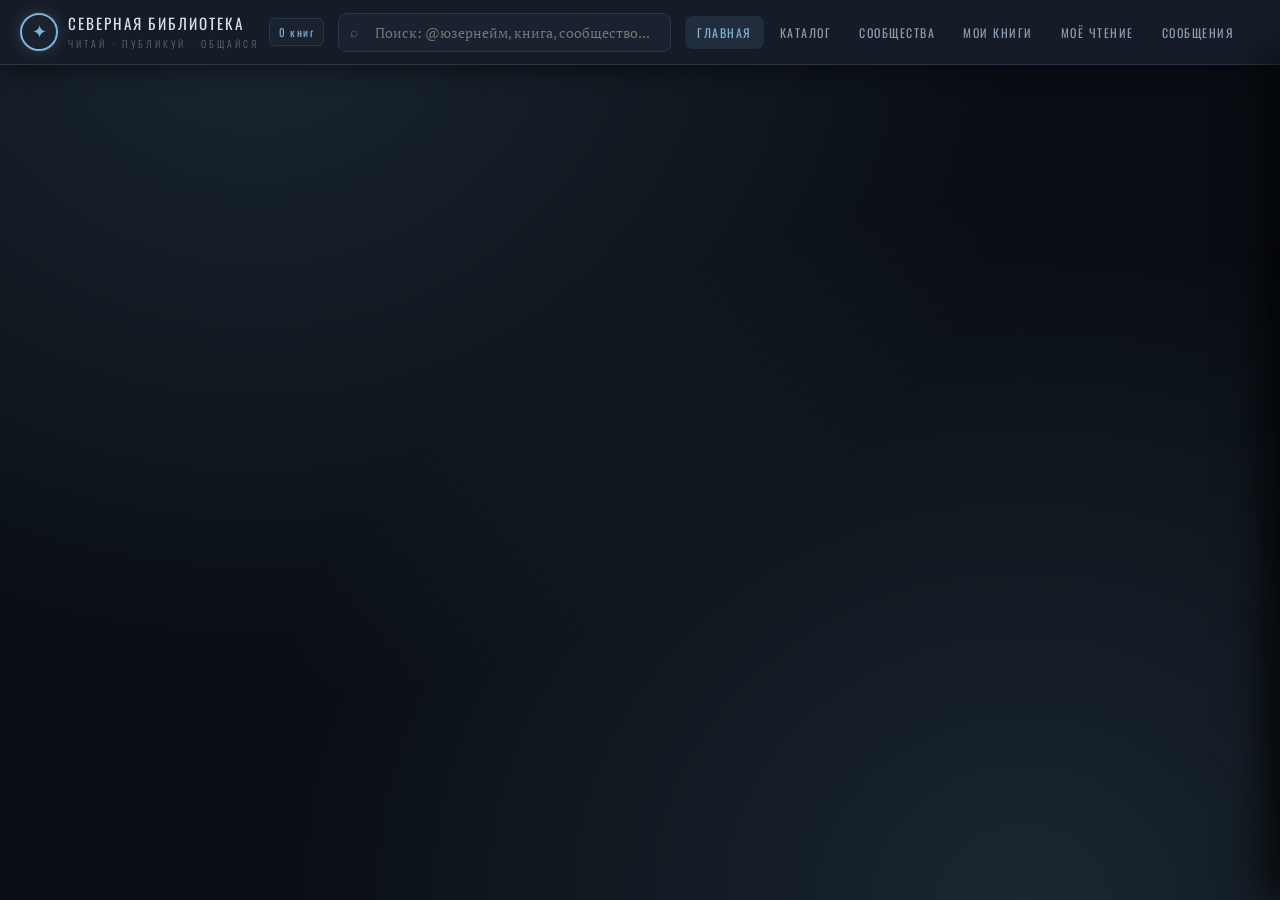
==== commit 3437e9ee: "Update index.html" ====
--- a/static/index.html
+++ b/static/index.html
@@ -2500,15 +2500,6 @@
     `;
 }
 
-function getFriendStatus(me, other) {
-    if (!me || me === other) return 'none';
-    const data = getFriendsData(me);
-    if (data.friends.includes(other)) return 'friends';
-    if (data.outgoing.includes(other)) return 'outgoing';
-    if (data.incoming.includes(other)) return 'incoming';
-    return 'none';
-}
-
 function attachUserCardHandlers(container) {
     container.querySelectorAll('.user-card').forEach(card => {
         const username = card.dataset.user;
@@ -2673,14 +2664,14 @@
             const targetUser = _usersCache[target];
             const targetId = targetUser ? targetUser.id : target;
 
-            if (action === 'write') {
-                const chat = getOrCreateDM(me2.username, target);
-                currentChatId = chat.id;
-                chatTab = 'dialogs';
-                closeAllPanels();
-                navigate('messages', { chatId: chat.id });
-                return;
-            }
+    if (action === 'write') {
+        const chat = await getOrCreateDM(me.username, target);
+        currentChatId = chat.id;
+        chatTab = 'dialogs';
+        closeAllPanels();
+        navigate('messages', { chatId: chat.id });
+        return;
+    }
 
             try {
                 if (action === 'accept') {
@@ -3048,6 +3039,7 @@
     else if (currentPage === 'reader') await renderReader();
     else if (currentPage === 'mybooks') await renderMyBooks();
     else if (currentPage === 'reading') await renderReadingPage();
+    else if (currentPage === 'editor') await renderEditor();
     else if (currentPage === 'messages') renderMessages();
     else if (currentPage === 'profile') await renderProfilePage();
     else if (currentPage === 'communities') await renderCommunitiesPage();
@@ -3292,13 +3284,12 @@
     }
     if (user && !isOwner) {
         const btn = document.getElementById('writeAuthorBtn');
-        if (btn) btn.addEventListener('click', () => {
-            const chat = getOrCreateDM(user.username, book.author);
+        if (btn) btn.addEventListener('click', async () => {
+            const chat = await getOrCreateDM(user.username, book.author);
             currentChatId = chat.id;
             navigate('messages', { chatId: chat.id });
         });
     }
-}
 
 /* ---------- ЧИТАЛКА ---------- */
 async function renderReader() {
@@ -4110,10 +4101,10 @@
     });
     const writeBtn = document.getElementById('writeBtn');
     if (writeBtn) writeBtn.addEventListener('click', async () => {
-    const chat = await getOrCreateDM(me.username, username);
-    currentChatId = chat.id;
-    navigate('messages', { chatId: chat.id });
-});
+        const chat = await getOrCreateDM(me.username, username);
+        currentChatId = chat.id;
+        navigate('messages', { chatId: chat.id });
+    });
 
     attachBookClickHandlers();
     attachCommunityHandlers();
@@ -4419,4 +4410,4 @@
 })();
 </script>
 </body>
-</html>+</html>
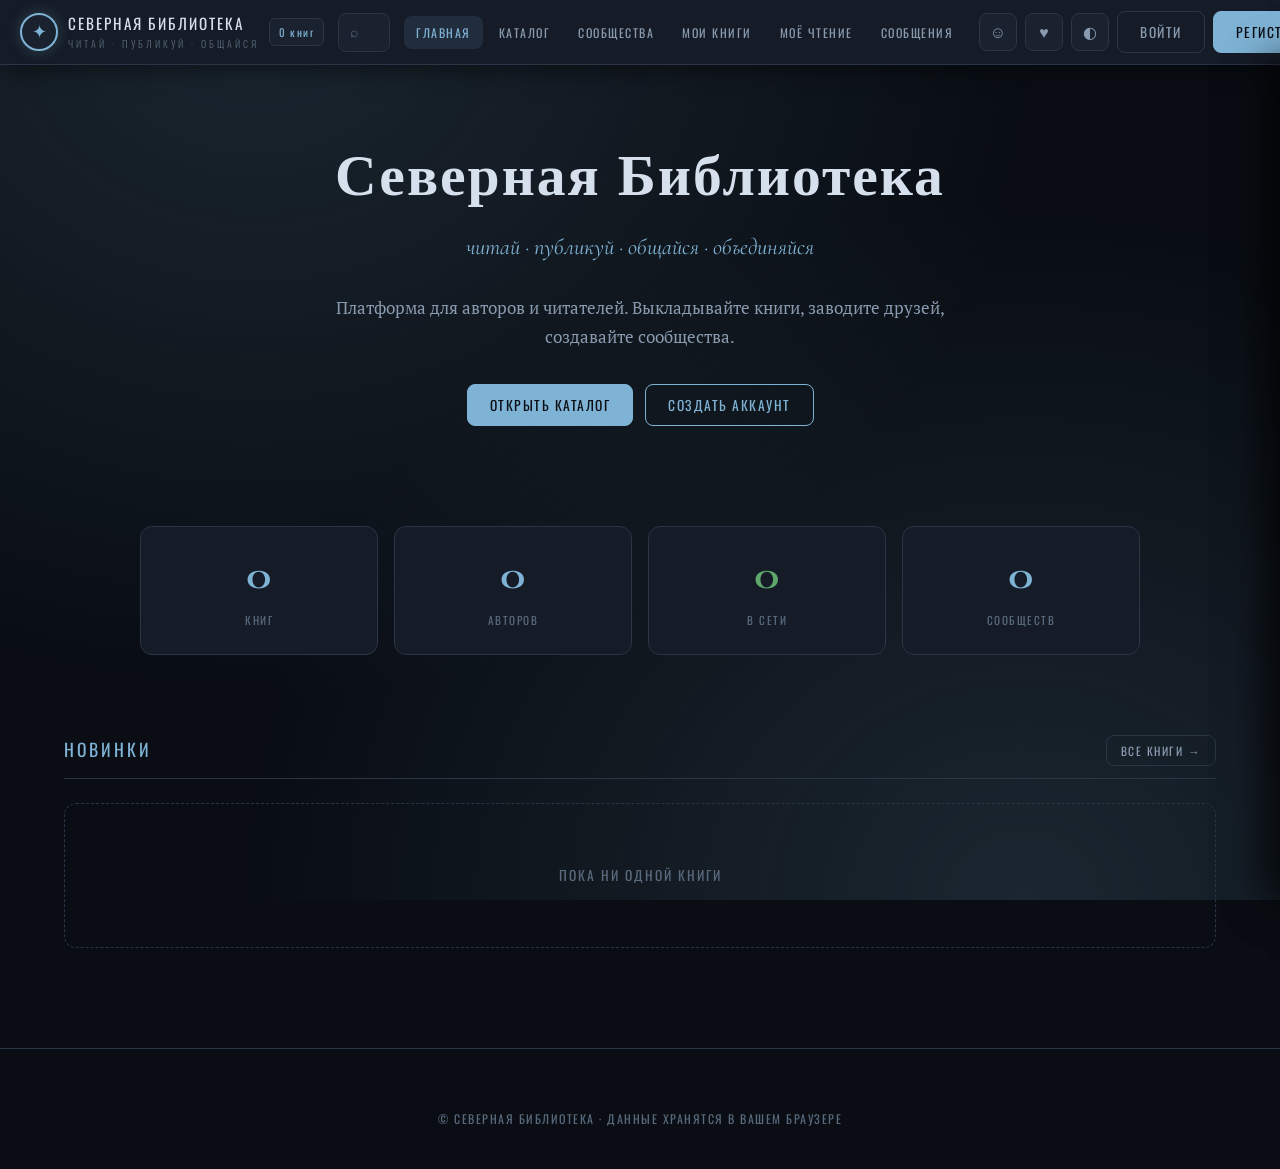
==== commit bc548055: "Update index.html" ====
--- a/static/index.html
+++ b/static/index.html
@@ -3290,7 +3290,7 @@
             navigate('messages', { chatId: chat.id });
         });
     }
-
+}
 /* ---------- ЧИТАЛКА ---------- */
 async function renderReader() {
     let book;
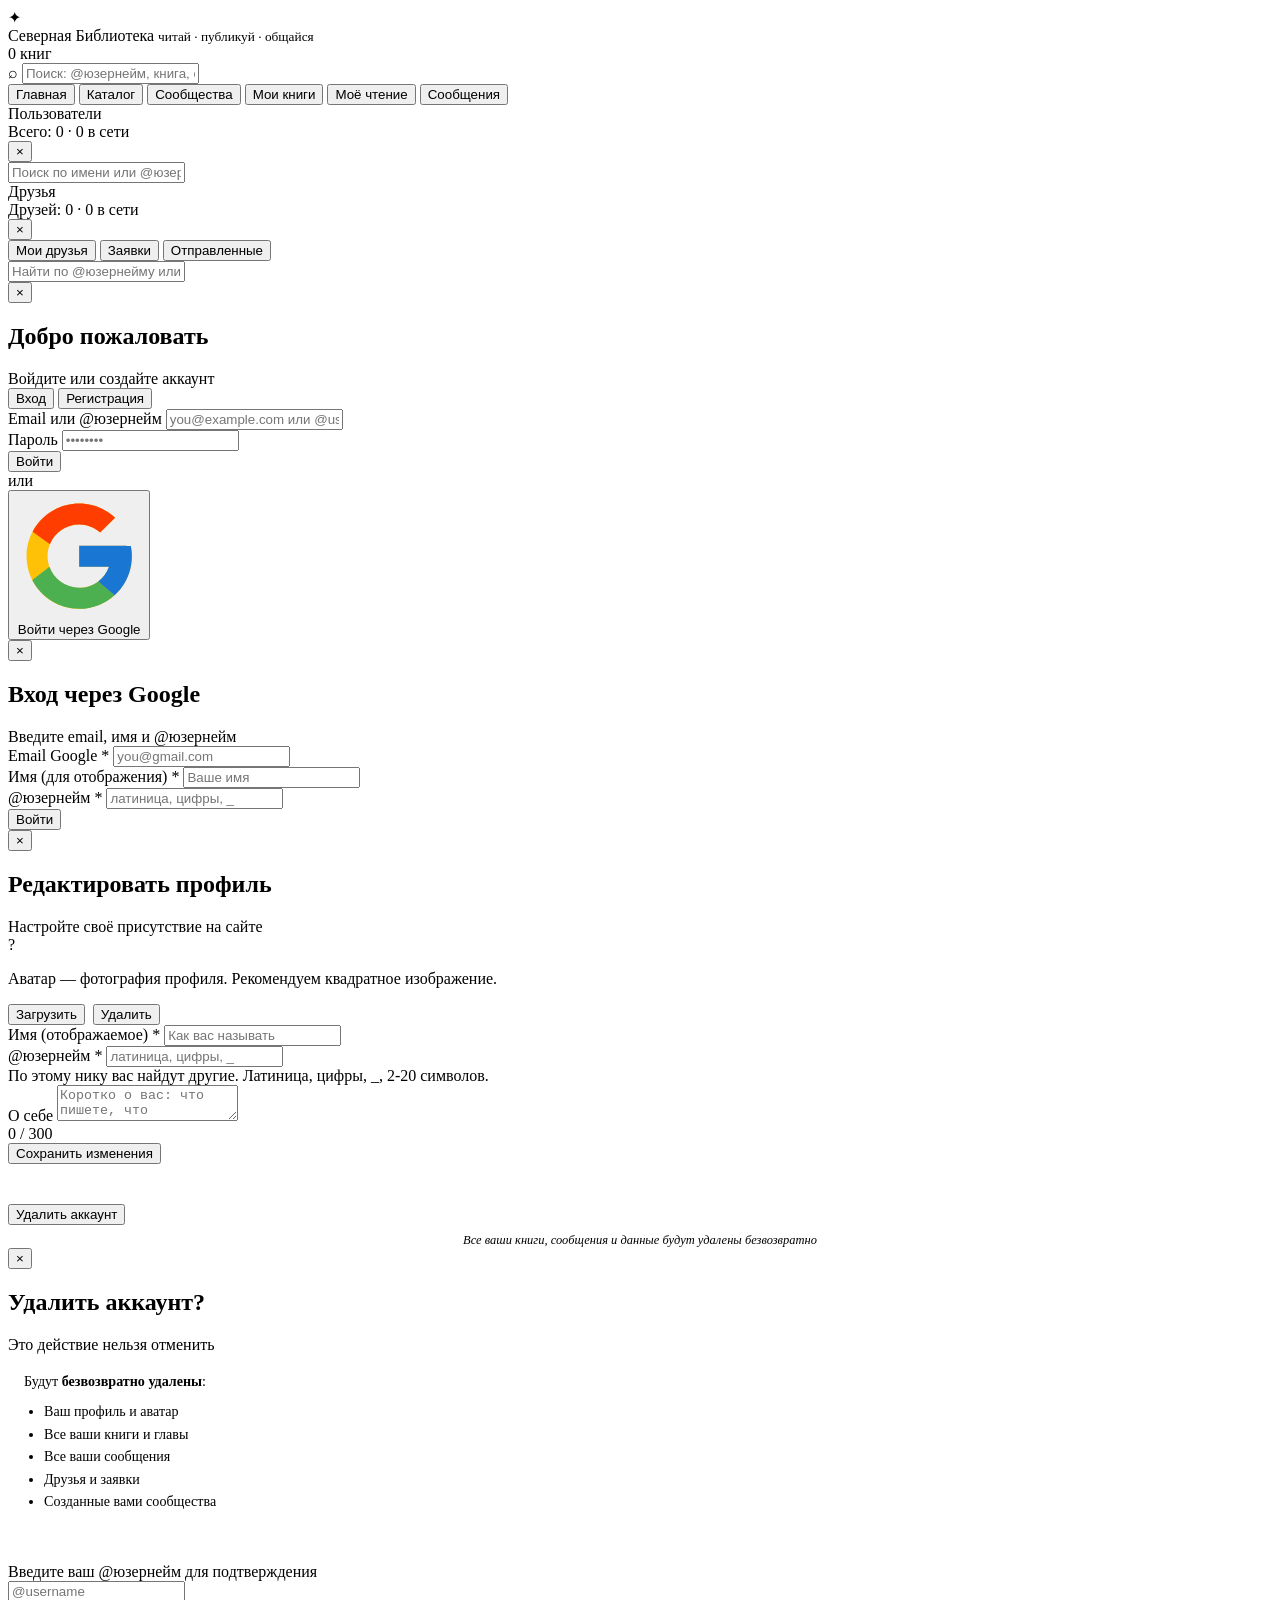
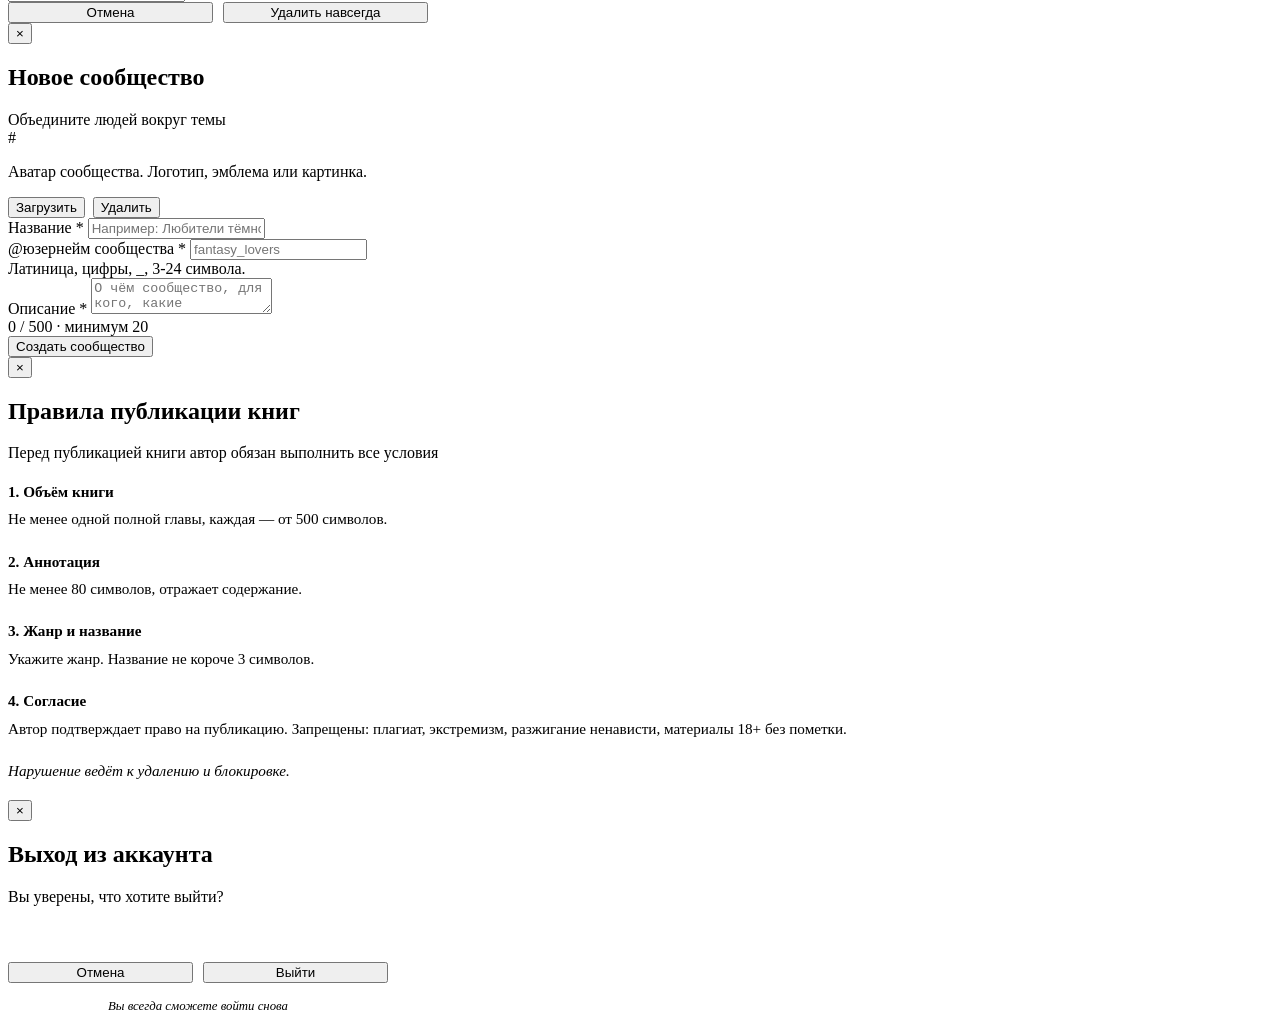
==== commit 3c95ec72: "Update index.html" ====
--- a/static/index.html
+++ b/static/index.html
@@ -7,1015 +7,7 @@
 <link rel="preconnect" href="https://fonts.googleapis.com">
 <link rel="preconnect" href="https://fonts.gstatic.com" crossorigin>
 <link href="https://fonts.googleapis.com/css2?family=Cormorant+Garamond:ital,wght@0,400;0,600;0,700;1,400&family=Oswald:wght@300;400;500;600&family=PT+Serif:ital,wght@0,400;0,700;1,400&family=Uncial+Antiqua&display=swap" rel="stylesheet">
-<style>
-:root{
-    --bg:#0a0e14; --bg2:#10161f; --panel:#151c27; --card:#1a2230; --hover:#212c3d;
-    --text:#d6e0ec; --text2:#8a9bb0; --text3:#5a6a7d;
-    --accent:#7fb3d5; --accent2:#4a7a9b; --glow:rgba(127,179,213,0.25);
-    --border:#2a3545; --shadow:rgba(0,0,0,0.5);
-    --font-body:'PT Serif',Georgia,serif;
-    --font-head:'Oswald',sans-serif;
-    --font-display:'Uncial Antiqua',serif;
-    --font-title:'Cormorant Garamond',serif;
-    --fs:17px;
-    --msg-out:#1e3a52; --msg-in:#1a2230;
-    --danger:#c94a4a; --success:#5da86a; --warning:#d9a83c;
-    --online:#5da86a;
-}
-body.light{
-    --bg:#f4ecd8; --bg2:#ede3cc; --panel:#f8f2e2; --card:#ffffff; --hover:#eee3c8;
-    --text:#2c2218; --text2:#5a4a35; --text3:#8a7a60;
-    --accent:#8b5a2b; --accent2:#6a4420; --glow:rgba(139,90,43,0.2);
-    --border:#d4c5a0; --shadow:rgba(60,40,20,0.15);
-    --msg-out:#f0d9a8; --msg-in:#ffffff;
-}
-body.night{
-    --bg:#05070a; --bg2:#0a0e14; --panel:#0f141c; --card:#131a24; --hover:#1a2330;
-    --text:#b8c6d8; --text2:#6a7a8d; --text3:#3e4a5a;
-    --accent:#5a8ab0; --accent2:#3a5f7a; --glow:rgba(90,138,176,0.2);
-    --border:#1c2530; --shadow:rgba(0,0,0,0.7);
-    --msg-out:#1a3a52; --msg-in:#131a24;
-}
-*{box-sizing:border-box;margin:0;padding:0}
-html{scroll-behavior:smooth}
-body{
-    background:var(--bg); color:var(--text); font-family:var(--font-body);
-    font-size:var(--fs); line-height:1.7; min-height:100vh;
-    transition:background .4s,color .4s;
-}
-body::before{
-    content:''; position:fixed; inset:0; pointer-events:none; z-index:0;
-    background:
-        radial-gradient(ellipse at 20% 0%, var(--glow) 0%, transparent 55%),
-        radial-gradient(ellipse at 80% 100%, var(--glow) 0%, transparent 55%);
-    opacity:.6;
-}
-button{font-family:inherit;cursor:pointer}
-input,textarea,select{font-family:inherit}
-.container{max-width:1200px;margin:0 auto;padding:0 24px;position:relative;z-index:1}
-
-/* КНОПКИ */
-.btn{
-    display:inline-flex; align-items:center; gap:8px; justify-content:center;
-    padding:10px 22px; border-radius:8px; font-family:var(--font-head);
-    font-size:.85rem; letter-spacing:1.5px; text-transform:uppercase;
-    border:1px solid var(--accent); background:transparent; color:var(--accent);
-    transition:all .25s; cursor:pointer;
-}
-.btn:hover{background:var(--accent); color:var(--bg); transform:translateY(-2px); box-shadow:0 8px 20px var(--glow)}
-.btn-primary{background:var(--accent); color:var(--bg)}
-.btn-primary:hover{background:var(--accent2); color:var(--text)}
-.btn-ghost{border-color:var(--border); color:var(--text2)}
-.btn-ghost:hover{background:var(--hover); color:var(--accent); border-color:var(--accent)}
-.btn-danger{border-color:var(--danger); color:var(--danger)}
-.btn-danger:hover{background:var(--danger); color:#fff; box-shadow:0 8px 20px rgba(201,74,74,.3)}
-.btn-success{border-color:var(--success); color:var(--success)}
-.btn-success:hover{background:var(--success); color:#fff}
-.btn-sm{padding:6px 14px; font-size:.72rem}
-.btn-block{width:100%; justify-content:center}
-.btn:disabled{opacity:.4; cursor:not-allowed; transform:none; box-shadow:none}
-.btn-google{background:#fff; color:#333; border-color:#ddd; font-weight:600}
-.btn-google:hover{background:#f5f5f5; color:#333; border-color:#bbb; box-shadow:0 4px 12px rgba(0,0,0,.15)}
-.btn-google svg{width:18px; height:18px}
-
-.card{background:var(--panel); border:1px solid var(--border); border-radius:12px; padding:24px; transition:all .3s}
-
-/* ШАПКА */
-.topbar{
-    position:sticky; top:0; z-index:100;
-    background:var(--panel); border-bottom:1px solid var(--border);
-    box-shadow:0 4px 24px var(--shadow); transition:background .4s;
-}
-.topbar-inner{
-    max-width:1500px; margin:0 auto; padding:0 20px;
-    height:64px; display:flex; align-items:center; gap:14px;
-}
-.brand{display:flex; align-items:center; gap:10px; cursor:pointer; flex-shrink:0}
-.brand-sigil{
-    width:38px; height:38px; border:2px solid var(--accent); border-radius:50%;
-    display:flex; align-items:center; justify-content:center;
-    font-family:var(--font-display); font-size:18px; color:var(--accent);
-    background:var(--card); box-shadow:0 0 14px var(--glow);
-}
-.brand-name{
-    font-family:var(--font-head); font-size:.95rem; letter-spacing:2px;
-    text-transform:uppercase; color:var(--text);
-}
-.brand-name small{display:block; font-size:.62rem; color:var(--text3); letter-spacing:3px; font-weight:300}
-.brand-counter{
-    font-family:var(--font-head); font-size:.68rem; color:var(--accent);
-    letter-spacing:1.5px; padding:4px 9px; border:1px solid var(--border);
-    border-radius:6px; background:var(--card);
-}
-
-/* ГЛОБАЛЬНЫЙ ПОИСК */
-.global-search{
-    flex:1; max-width:340px; position:relative;
-}
-.global-search input{
-    width:100%; padding:9px 14px 9px 36px;
-    background:var(--card); color:var(--text);
-    border:1px solid var(--border); border-radius:8px;
-    font-size:.88rem; outline:none; transition:all .2s;
-}
-.global-search input:focus{border-color:var(--accent); box-shadow:0 0 0 3px var(--glow)}
-.global-search .search-icon{
-    position:absolute; left:12px; top:50%; transform:translateY(-50%);
-    color:var(--text3); font-size:14px; pointer-events:none;
-}
-.global-search-results{
-    position:absolute; top:100%; left:0; right:0; margin-top:6px;
-    background:var(--panel); border:1px solid var(--accent); border-radius:10px;
-    max-height:340px; overflow-y:auto; z-index:200;
-    box-shadow:0 12px 40px rgba(0,0,0,.6); display:none;
-}
-.global-search-results.active{display:block}
-.search-result{
-    padding:10px 14px; cursor:pointer; display:flex; align-items:center; gap:10px;
-    transition:all .2s; border-bottom:1px solid var(--border);
-}
-.search-result:last-child{border-bottom:none}
-.search-result:hover{background:var(--hover)}
-.search-result-type{
-    font-family:var(--font-head); font-size:.62rem; color:var(--text3);
-    letter-spacing:1.5px; text-transform:uppercase; margin-left:auto;
-}
-
-.nav-links{display:flex; gap:4px; overflow-x:auto; flex-shrink:0}
-.nav-link{
-    padding:8px 12px; border-radius:8px; background:none; border:none;
-    font-family:var(--font-head); font-size:.75rem; letter-spacing:1.5px;
-    text-transform:uppercase; color:var(--text2); transition:all .2s;
-    white-space:nowrap; cursor:pointer;
-}
-.nav-link:hover{color:var(--accent); background:var(--hover)}
-.nav-link.active{color:var(--accent); background:var(--hover)}
-.nav-link .badge{
-    display:inline-block; background:#c94a4a; color:#fff; font-size:.62rem;
-    border-radius:10px; padding:1px 5px; margin-left:5px; font-family:var(--font-head);
-    letter-spacing:0;
-}
-.topbar-actions{display:flex; align-items:center; gap:8px; margin-left:auto; flex-shrink:0}
-
-.icon-btn{
-    width:38px; height:38px; border:1px solid var(--border); background:var(--card);
-    color:var(--text2); border-radius:8px; font-size:16px;
-    display:flex; align-items:center; justify-content:center; transition:all .2s; cursor:pointer;
-    position:relative;
-}
-.icon-btn:hover{color:var(--accent); border-color:var(--accent); background:var(--hover)}
-.icon-btn svg{
-    width:18px; height:18px; display:block;
-    color:var(--text2);
-    transition:color .2s;
-    pointer-events:none;
-}
-.icon-btn:hover svg{color:var(--accent)}
-.icon-btn .online-dot{
-    position:absolute; top:-3px; right:-3px; min-width:18px; height:18px;
-    background:var(--online); color:#fff; border-radius:9px; font-size:.62rem;
-    display:flex; align-items:center; justify-content:center;
-    font-family:var(--font-head); font-weight:600; padding:0 4px;
-    border:2px solid var(--panel); box-shadow:0 0 8px rgba(93,168,106,.5);
-}
-.icon-btn .friend-dot{
-    position:absolute; top:-3px; right:-3px; min-width:18px; height:18px;
-    background:#c94a4a; color:#fff; border-radius:9px; font-size:.62rem;
-    display:flex; align-items:center; justify-content:center;
-    font-family:var(--font-head); font-weight:600; padding:0 4px;
-    border:2px solid var(--panel);
-}
-
-.user-chip{
-    display:flex; align-items:center; gap:8px;
-    padding:5px 10px 5px 5px; border:1px solid var(--border); background:var(--card);
-    border-radius:20px; font-family:var(--font-head); font-size:.78rem;
-    color:var(--accent); letter-spacing:1px; transition:all .2s; cursor:pointer;
-}
-.user-chip:hover{border-color:var(--accent); background:var(--hover)}
-
-/* АВАТАР */
-.avatar{
-    border-radius:50%; background:var(--accent); color:var(--bg);
-    display:flex; align-items:center; justify-content:center; font-weight:600;
-    flex-shrink:0; position:relative; overflow:hidden;
-    font-family:var(--font-head); letter-spacing:0;
-}
-.avatar img{width:100%; height:100%; object-fit:cover; display:block}
-.avatar.size-sm{width:28px; height:28px; font-size:12px}
-.avatar.size-md{width:40px; height:40px; font-size:16px}
-.avatar.size-lg{width:80px; height:80px; font-size:32px}
-.avatar.size-xl{width:120px; height:120px; font-size:48px}
-.avatar.google{background:#4285F4; color:#fff}
-.avatar .status-dot{
-    position:absolute; bottom:2px; right:2px;
-    width:22%; height:22%; min-width:8px; min-height:8px; border-radius:50%;
-    background:var(--text3); border:2px solid var(--panel); box-sizing:content-box;
-}
-.avatar .status-dot.online{background:var(--online); box-shadow:0 0 6px var(--online)}
-
-/* ПАНЕЛИ */
-.side-panel{
-    position:fixed; top:64px; right:0; bottom:0;
-    width:380px; max-width:92vw;
-    background:var(--panel);
-    border-left:1px solid var(--border);
-    z-index:150;
-    transform:translateX(100%);
-    transition:transform .35s cubic-bezier(0.4, 0, 0.2, 1);
-    box-shadow:-12px 0 40px var(--shadow);
-    display:flex; flex-direction:column;
-}
-.side-panel.open{transform:translateX(0)}
-
-.side-panel-head{
-    padding:18px 22px 14px;
-    border-bottom:1px solid var(--border);
-    display:flex; align-items:center; justify-content:space-between;
-}
-.side-panel-head .title{
-    font-family:var(--font-head); font-size:.95rem;
-    letter-spacing:2.5px; text-transform:uppercase; color:var(--accent);
-}
-.side-panel-head .counter{
-    font-family:var(--font-head); font-size:.72rem;
-    color:var(--text3); letter-spacing:1px; margin-top:2px;
-}
-.side-panel-head .counter .online-num{color:var(--online); font-weight:600}
-
-.side-panel-search{
-    padding:10px 22px;
-    border-bottom:1px solid var(--border);
-}
-.side-panel-search input{
-    width:100%; padding:10px 14px;
-    background:var(--card); color:var(--text);
-    border:1px solid var(--border); border-radius:8px;
-    font-size:.9rem; outline:none;
-}
-.side-panel-search input:focus{border-color:var(--accent); box-shadow:0 0 0 3px var(--glow)}
-
-.side-panel-tabs{
-    display:flex; border-bottom:1px solid var(--border);
-}
-.side-panel-tab{
-    flex:1; padding:11px 6px; background:none; border:none;
-    font-family:var(--font-head); font-size:.72rem; letter-spacing:1.5px;
-    text-transform:uppercase; color:var(--text3); cursor:pointer;
-    border-bottom:2px solid transparent; margin-bottom:-1px; transition:all .2s;
-    position:relative;
-}
-.side-panel-tab.active{color:var(--accent); border-bottom-color:var(--accent)}
-.side-panel-tab .tab-badge{
-    display:inline-block; background:#c94a4a; color:#fff; font-size:.6rem;
-    border-radius:8px; padding:0 5px; margin-left:4px; letter-spacing:0;
-}
-
-.side-panel-body{
-    flex:1; overflow-y:auto; padding:10px;
-}
-.side-panel-body::-webkit-scrollbar{width:6px}
-.side-panel-body::-webkit-scrollbar-thumb{background:var(--border); border-radius:3px}
-
-.users-section-label{
-    font-family:var(--font-head); font-size:.66rem;
-    letter-spacing:2.5px; text-transform:uppercase;
-    color:var(--text3); padding:12px 12px 6px;
-}
-.users-section-label.online-label{color:var(--online)}
-
-.user-card{
-    display:flex; gap:12px; align-items:center;
-    padding:10px 12px; border-radius:10px;
-    transition:all .2s; cursor:pointer;
-    border:1px solid transparent;
-    margin-bottom:2px;
-}
-.user-card:hover{background:var(--hover); border-color:var(--border)}
-.user-card-info{flex:1; min-width:0}
-.user-card-name{
-    font-family:var(--font-head); font-size:.88rem;
-    color:var(--text); letter-spacing:.5px;
-    display:flex; align-items:center; gap:6px; flex-wrap:wrap;
-}
-.user-card-username{
-    font-size:.75rem; color:var(--accent); font-family:var(--font-head);
-    letter-spacing:.5px;
-}
-.user-card-status{
-    font-size:.75rem; color:var(--text3);
-    font-style:italic; margin-top:2px;
-}
-.user-card-status.online{color:var(--online); font-style:normal; font-family:var(--font-head); letter-spacing:.5px}
-.user-card-actions{flex-shrink:0; display:flex; gap:6px; flex-wrap:wrap; justify-content:flex-end}
-.user-card-write{
-    padding:5px 11px; font-size:.68rem; letter-spacing:1px;
-    background:transparent; border:1px solid var(--border);
-    color:var(--text2); border-radius:6px;
-    font-family:var(--font-head); text-transform:uppercase;
-    cursor:pointer; transition:all .2s;
-}
-.user-card-write:hover{background:var(--accent); color:var(--bg); border-color:var(--accent)}
-.user-card-write.primary{background:var(--accent); color:var(--bg); border-color:var(--accent)}
-.user-card-write.danger{border-color:var(--danger); color:var(--danger)}
-.user-card-write.danger:hover{background:var(--danger); color:#fff}
-.user-card-write.success{border-color:var(--success); color:var(--success)}
-.user-card-write.success:hover{background:var(--success); color:#fff}
-
-.side-panel-empty{
-    padding:40px 20px; text-align:center;
-    color:var(--text3); font-size:.85rem; font-style:italic;
-}
-
-.side-backdrop{
-    position:fixed; inset:0; background:rgba(0,0,0,.5);
-    z-index:140; opacity:0; pointer-events:none;
-    transition:opacity .3s;
-}
-.side-backdrop.active{opacity:1; pointer-events:auto}
-
-/* ПРОФИЛЬ */
-.profile-page{padding:40px 0}
-.profile-card{
-    background:var(--panel); border:1px solid var(--border);
-    border-radius:16px; overflow:hidden; margin-bottom:24px;
-}
-.profile-banner{
-    height:180px;
-    background:linear-gradient(135deg,var(--accent2),var(--accent));
-    position:relative;
-}
-.profile-banner::after{
-    content:''; position:absolute; inset:0;
-    background:radial-gradient(ellipse at 30% 20%, rgba(255,255,255,.15), transparent 60%),
-               radial-gradient(ellipse at 80% 90%, rgba(0,0,0,.3), transparent 60%);
-}
-.profile-main{
-    padding:0 32px 32px;
-    margin-top:-60px;
-    position:relative;
-}
-.profile-avatar-wrap{
-    display:flex; align-items:flex-end; gap:20px; margin-bottom:20px; flex-wrap:wrap;
-}
-.profile-avatar{
-    width:130px; height:130px; border-radius:50%;
-    border:5px solid var(--panel); background:var(--accent);
-    display:flex; align-items:center; justify-content:center;
-    font-family:var(--font-display); font-size:48px; color:var(--bg);
-    overflow:hidden; position:relative; box-shadow:0 8px 24px var(--shadow);
-    flex-shrink:0;
-}
-.profile-avatar img{width:100%; height:100%; object-fit:cover; display:block}
-.profile-avatar .status-dot{
-    position:absolute; bottom:8px; right:8px;
-    width:20px; height:20px; border-radius:50%;
-    background:var(--online); border:3px solid var(--panel);
-}
-.profile-avatar .status-dot.off{background:var(--text3)}
-
-.profile-actions{margin-left:auto; display:flex; gap:8px; flex-wrap:wrap}
-.profile-name{
-    font-family:var(--font-title); font-size:2rem;
-    color:var(--text); font-weight:600; margin-bottom:4px;
-}
-.profile-username{
-    font-family:var(--font-head); font-size:.95rem;
-    color:var(--accent); letter-spacing:.5px; margin-bottom:12px;
-}
-.profile-status{
-    font-size:.85rem; color:var(--text3); font-family:var(--font-head);
-    letter-spacing:1px; margin-bottom:14px;
-}
-.profile-status.online{color:var(--online)}
-.profile-bio{
-    font-size:1rem; line-height:1.7; color:var(--text2);
-    max-width:640px; margin-bottom:20px; white-space:pre-wrap;
-}
-.profile-stats{
-    display:flex; gap:32px; flex-wrap:wrap;
-    padding-top:20px; border-top:1px solid var(--border);
-}
-.profile-stat{text-align:left}
-.profile-stat-num{
-    font-family:var(--font-display); font-size:1.6rem;
-    color:var(--accent);
-}
-.profile-stat-label{
-    font-family:var(--font-head); font-size:.7rem;
-    letter-spacing:2px; text-transform:uppercase; color:var(--text3);
-    margin-top:2px;
-}
-
-.profile-grid{
-    display:grid; grid-template-columns:repeat(auto-fill,minmax(180px,1fr));
-    gap:16px;
-    margin-top:20px;
-}
-
-/* СООБЩЕСТВА */
-.communities-grid{
-    display:grid; grid-template-columns:repeat(auto-fill,minmax(280px,1fr));
-    gap:20px;
-}
-.community-card{
-    background:var(--panel); border:1px solid var(--border);
-    border-radius:12px; padding:22px;
-    transition:all .25s; cursor:pointer;
-    display:flex; flex-direction:column; gap:12px;
-}
-.community-card:hover{
-    border-color:var(--accent);
-    transform:translateY(-3px);
-    box-shadow:0 16px 30px var(--shadow), 0 0 20px var(--glow);
-}
-.community-head{display:flex; gap:14px; align-items:center}
-.community-avatar{
-    width:56px; height:56px; border-radius:14px;
-    background:linear-gradient(135deg,var(--accent2),var(--accent));
-    display:flex; align-items:center; justify-content:center;
-    font-family:var(--font-display); font-size:24px; color:var(--bg);
-    overflow:hidden; flex-shrink:0;
-}
-.community-avatar img{width:100%; height:100%; object-fit:cover; display:block}
-.community-title{
-    font-family:var(--font-head); font-size:1.05rem;
-    color:var(--text); letter-spacing:1px; line-height:1.2;
-    margin-bottom:4px;
-}
-.community-meta{
-    font-size:.78rem; color:var(--text3); font-family:var(--font-head);
-    letter-spacing:.5px;
-}
-.community-desc{
-    font-size:.9rem; color:var(--text2); line-height:1.5;
-    display:-webkit-box; -webkit-line-clamp:3; -webkit-box-orient:vertical;
-    overflow:hidden;
-}
-.community-footer{
-    display:flex; gap:8px; align-items:center;
-    padding-top:12px; border-top:1px solid var(--border);
-    margin-top:auto;
-}
-.community-member-badge{
-    font-family:var(--font-head); font-size:.72rem;
-    letter-spacing:1px; color:var(--text3);
-    padding:3px 8px; border:1px solid var(--border); border-radius:6px;
-}
-
-.community-page{padding:40px 0}
-.community-page-head{
-    display:flex; gap:24px; align-items:flex-start;
-    margin-bottom:28px; flex-wrap:wrap;
-}
-.community-page-avatar{
-    width:120px; height:120px; border-radius:20px;
-    background:linear-gradient(135deg,var(--accent2),var(--accent));
-    display:flex; align-items:center; justify-content:center;
-    font-family:var(--font-display); font-size:52px; color:var(--bg);
-    overflow:hidden; flex-shrink:0;
-    box-shadow:0 12px 30px var(--shadow);
-}
-.community-page-avatar img{width:100%; height:100%; object-fit:cover; display:block}
-.community-page-info{flex:1; min-width:0}
-.community-page-title{
-    font-family:var(--font-title); font-size:2rem;
-    color:var(--text); margin-bottom:6px;
-}
-.community-page-username{
-    font-family:var(--font-head); font-size:.9rem;
-    color:var(--accent); letter-spacing:.5px; margin-bottom:12px;
-}
-.community-page-desc{
-    font-size:1rem; line-height:1.7; color:var(--text2);
-    margin-bottom:18px; white-space:pre-wrap;
-}
-.community-tabs{
-    display:flex; gap:6px; border-bottom:1px solid var(--border);
-    margin-bottom:20px;
-}
-.community-tab{
-    padding:12px 18px; background:none; border:none;
-    font-family:var(--font-head); font-size:.78rem;
-    letter-spacing:1.5px; text-transform:uppercase;
-    color:var(--text3); cursor:pointer;
-    border-bottom:2px solid transparent; margin-bottom:-1px;
-    transition:all .2s;
-}
-.community-tab.active{color:var(--accent); border-bottom-color:var(--accent)}
-
-/* ГЛАВНАЯ */
-.hero{padding:80px 0 60px; text-align:center}
-.hero h1{
-    font-family:var(--font-display); font-size:3.6rem; line-height:1.1;
-    color:var(--text); letter-spacing:2px; margin-bottom:20px;
-}
-.hero .subtitle{
-    font-family:var(--font-title); font-style:italic; font-size:1.4rem;
-    color:var(--accent); margin-bottom:28px;
-}
-.hero p{max-width:640px; margin:0 auto 32px; color:var(--text2); font-size:1.05rem}
-
-.section{padding:40px 0}
-.section-head{
-    display:flex; align-items:center; justify-content:space-between;
-    margin-bottom:24px; padding-bottom:12px; border-bottom:1px solid var(--border); gap:16px; flex-wrap:wrap;
-}
-.section-title{
-    font-family:var(--font-head); font-size:1.1rem; letter-spacing:3px;
-    text-transform:uppercase; color:var(--accent);
-}
-
-/* КАТАЛОГ */
-.books-grid{
-    display:grid; grid-template-columns:repeat(auto-fill,minmax(180px,1fr));
-    gap:24px;
-}
-.book-card{
-    cursor:pointer; transition:all .3s; text-align:left;
-    background:transparent; border:none; padding:0; position:relative;
-}
-.book-card:hover .book-cover{transform:translateY(-4px); box-shadow:0 16px 30px var(--shadow), 0 0 30px var(--glow)}
-.book-cover{
-    aspect-ratio:2/3; border-radius:6px; position:relative; overflow:hidden;
-    border:1px solid var(--border); margin-bottom:12px; transition:all .3s;
-    background:linear-gradient(135deg,var(--panel),var(--card));
-    display:flex; align-items:center; justify-content:center;
-}
-.book-cover img{
-    width:100%; height:100%; object-fit:cover; display:block;
-    position:absolute; inset:0;
-}
-.book-cover-symbol{
-    font-family:var(--font-display); font-size:52px; color:var(--accent);
-    text-shadow:0 0 30px var(--glow); opacity:.85;
-}
-.book-cover::after{
-    content:''; position:absolute; inset:0;
-    background:linear-gradient(to top, rgba(0,0,0,.5), transparent 40%);
-    pointer-events:none;
-}
-.book-title{
-    font-family:var(--font-title); font-size:1.05rem; font-weight:600;
-    color:var(--text); line-height:1.3; margin-bottom:4px;
-    display:-webkit-box; -webkit-line-clamp:2; -webkit-box-orient:vertical; overflow:hidden;
-}
-.book-author{font-size:.82rem; color:var(--text2); margin-bottom:2px}
-.book-meta{font-size:.75rem; color:var(--text3); font-style:italic}
-
-/* Значок "Читаю" на обложке */
-.book-reading-badge{
-    position:absolute; top:8px; left:8px; z-index:3;
-    background:var(--accent); color:var(--bg);
-    font-family:var(--font-head); font-size:.6rem; letter-spacing:1px;
-    text-transform:uppercase; padding:3px 7px; border-radius:5px;
-    box-shadow:0 4px 12px var(--glow); font-weight:600;
-}
-/* Прогресс-бар под карточкой */
-.book-progress{
-    margin-top:8px; height:4px; background:var(--border);
-    border-radius:2px; overflow:hidden;
-}
-.book-progress-fill{
-    height:100%; background:var(--accent);
-    border-radius:2px; transition:width .4s;
-}
-
-.empty{
-    padding:60px 20px; text-align:center; color:var(--text3);
-    font-family:var(--font-head); letter-spacing:2px; text-transform:uppercase;
-    font-size:.85rem; border:1px dashed var(--border); border-radius:12px;
-}
-
-/* СТРАНИЦА КНИГИ */
-.book-page{padding:40px 0}
-.book-layout{display:grid; grid-template-columns:280px 1fr; gap:40px}
-.book-cover-large{
-    aspect-ratio:2/3; border-radius:10px; border:1px solid var(--border);
-    background:linear-gradient(135deg,var(--panel),var(--card));
-    display:flex; align-items:center; justify-content:center; margin-bottom:20px;
-    box-shadow:0 20px 40px var(--shadow);
-    position:relative; overflow:hidden;
-}
-.book-cover-large img{width:100%; height:100%; object-fit:cover; display:block; position:absolute; inset:0}
-.book-cover-large .book-cover-symbol{font-size:96px}
-.book-info h1{font-family:var(--font-title); font-size:2.4rem; line-height:1.2; color:var(--text); margin-bottom:12px}
-.book-info .author{font-size:1.1rem; color:var(--accent); margin-bottom:8px; font-style:italic}
-.book-info .meta-line{
-    display:flex; gap:16px; flex-wrap:wrap; font-size:.85rem;
-    color:var(--text3); margin-bottom:24px; font-family:var(--font-head);
-    letter-spacing:1px; text-transform:uppercase;
-}
-.book-annotation{
-    font-size:1.05rem; line-height:1.7; color:var(--text2);
-    margin-bottom:28px; padding-bottom:24px; border-bottom:1px solid var(--border);
-    white-space:pre-wrap;
-}
-.chapters-preview{margin-top:28px}
-.chapter-preview-item{
-    display:flex; align-items:center; justify-content:space-between;
-    padding:14px 18px; border-radius:8px; border:1px solid var(--border);
-    margin-bottom:8px; background:var(--card); transition:all .2s; cursor:pointer;
-}
-.chapter-preview-item:hover{border-color:var(--accent); background:var(--hover); transform:translateX(4px)}
-.chapter-preview-item.current{border-color:var(--accent); background:var(--hover); box-shadow:0 0 0 2px var(--glow)}
-.chapter-preview-item .num{font-family:var(--font-head); font-size:.7rem; letter-spacing:2px; color:var(--accent); text-transform:uppercase}
-.chapter-preview-item .title{font-family:var(--font-title); font-size:1.05rem; margin-top:2px}
-.chapter-preview-item .arrow{color:var(--accent); font-size:1.2rem}
-.chapter-preview-item .current-mark{
-    font-family:var(--font-head); font-size:.62rem; letter-spacing:1px;
-    text-transform:uppercase; color:var(--accent); margin-right:8px;
-}
-
-/* ЧИТАЛКА */
-.reader-view{padding:40px 0}
-.reader-toolbar{
-    position:sticky; top:64px; z-index:50; margin-bottom:24px;
-    background:var(--panel); border:1px solid var(--border); border-radius:10px;
-    padding:12px 20px; display:flex; align-items:center; gap:16px; flex-wrap:wrap;
-    box-shadow:0 4px 20px var(--shadow);
-}
-.reader-toolbar .current-chapter{
-    font-family:var(--font-head); font-size:.8rem; letter-spacing:2px;
-    text-transform:uppercase; color:var(--accent); flex:1;
-}
-.reader-content{max-width:760px; margin:0 auto}
-.reader-content h2{font-family:var(--font-display); font-size:2rem; line-height:1.25; color:var(--text); text-align:center; margin-bottom:8px}
-.reader-content .chapter-label{
-    text-align:center; font-family:var(--font-head); font-size:.75rem;
-    letter-spacing:5px; text-transform:uppercase; color:var(--accent);
-    margin-bottom:32px; padding-bottom:24px; border-bottom:1px solid var(--border); position:relative;
-}
-.reader-content .chapter-label::after{
-    content:'❦'; position:absolute; bottom:-13px; left:50%; transform:translateX(-50%);
-    background:var(--bg); padding:0 14px; font-size:20px; color:var(--accent);
-    text-shadow:0 0 12px var(--glow);
-}
-.reader-content p{margin-bottom:20px; text-align:justify; hyphens:auto}
-.reader-content p:first-of-type::first-letter{
-    font-family:var(--font-display); font-size:3.4em; float:left; line-height:.85;
-    padding:6px 12px 0 0; color:var(--accent); text-shadow:0 4px 12px var(--glow);
-}
-.reader-nav{display:flex; justify-content:space-between; align-items:center; margin-top:48px; padding-top:24px; border-top:1px solid var(--border); gap:16px}
-
-/* ЛИЧНЫЙ КАБИНЕТ */
-.dashboard{padding:40px 0}
-.dashboard-head{display:flex; justify-content:space-between; align-items:flex-start; margin-bottom:32px; gap:16px; flex-wrap:wrap}
-.dashboard-head h1{font-family:var(--font-title); font-size:2rem; color:var(--text); margin-bottom:6px}
-.dashboard-head .subtitle{color:var(--text2); font-style:italic}
-.my-books{display:grid; gap:16px}
-.my-book-item{
-    display:flex; gap:20px; align-items:center; padding:20px;
-    background:var(--panel); border:1px solid var(--border); border-radius:12px; transition:all .2s;
-}
-.my-book-item:hover{border-color:var(--accent); box-shadow:0 0 20px var(--glow)}
-.my-book-cover{
-    width:60px; height:90px; border-radius:6px; flex-shrink:0;
-    background:linear-gradient(135deg,var(--panel),var(--card));
-    border:1px solid var(--border); display:flex; align-items:center; justify-content:center;
-    font-family:var(--font-display); font-size:28px; color:var(--accent);
-    overflow:hidden; position:relative;
-}
-.my-book-cover img{width:100%; height:100%; object-fit:cover; display:block; position:absolute; inset:0}
-.my-book-info{flex:1; min-width:0}
-.my-book-info .title{font-family:var(--font-title); font-size:1.15rem; color:var(--text); font-weight:600; margin-bottom:4px}
-.my-book-info .meta{font-size:.82rem; color:var(--text3)}
-.my-book-actions{display:flex; gap:8px; flex-wrap:wrap}
-
-/* СТРАНИЦА "МОЁ ЧТЕНИЕ" */
-.reading-list{display:grid; gap:16px}
-.reading-item{
-    display:flex; gap:20px; align-items:center; padding:20px;
-    background:var(--panel); border:1px solid var(--border); border-radius:12px;
-    transition:all .2s;
-}
-.reading-item:hover{border-color:var(--accent); box-shadow:0 0 20px var(--glow)}
-.reading-cover{
-    width:70px; height:105px; border-radius:6px; flex-shrink:0;
-    background:linear-gradient(135deg,var(--panel),var(--card));
-    border:1px solid var(--border); display:flex; align-items:center; justify-content:center;
-    font-family:var(--font-display); font-size:32px; color:var(--accent);
-    overflow:hidden; position:relative;
-}
-.reading-cover img{width:100%; height:100%; object-fit:cover; display:block; position:absolute; inset:0}
-.reading-info{flex:1; min-width:0}
-.reading-info .title{
-    font-family:var(--font-title); font-size:1.2rem; color:var(--text);
-    font-weight:600; margin-bottom:4px;
-}
-.reading-info .author{font-size:.85rem; color:var(--text2); margin-bottom:8px; font-style:italic}
-.reading-info .chapter-now{
-    font-family:var(--font-head); font-size:.78rem; letter-spacing:1px;
-    color:var(--accent); margin-bottom:8px;
-}
-.reading-progress-bar{
-    height:6px; background:var(--border); border-radius:3px; overflow:hidden;
-    margin-bottom:6px; max-width:400px;
-}
-.reading-progress-bar > div{
-    height:100%; background:var(--accent); border-radius:3px; transition:width .4s;
-}
-.reading-progress-text{
-    font-family:var(--font-head); font-size:.7rem; color:var(--text3);
-    letter-spacing:1px;
-}
-.reading-actions{display:flex; flex-direction:column; gap:8px; flex-shrink:0}
-
-/* РЕДАКТОР КНИГИ */
-.editor{padding:40px 0; max-width:800px; margin:0 auto}
-.editor h1{font-family:var(--font-title); font-size:2rem; color:var(--text); margin-bottom:8px; text-align:center}
-.editor .sub{text-align:center; color:var(--text2); font-style:italic; margin-bottom:32px}
-.field{margin-bottom:20px}
-.field label{display:block; font-family:var(--font-head); font-size:.72rem; letter-spacing:2px; text-transform:uppercase; color:var(--text3); margin-bottom:8px}
-.field label .req{color:var(--danger)}
-.field input,.field textarea,.field select{
-    width:100%; padding:12px 14px; background:var(--card); color:var(--text);
-    border:1px solid var(--border); border-radius:8px; font-size:.95rem; outline:none; transition:all .25s;
-}
-.field input:focus,.field textarea:focus,.field select:focus{border-color:var(--accent); box-shadow:0 0 0 3px var(--glow)}
-.field textarea{min-height:100px; resize:vertical; line-height:1.6}
-.field .hint{font-size:.75rem; color:var(--text3); margin-top:4px; font-style:italic}
-
-/* Выбор обложки книги */
-.cover-uploader{
-    display:flex; gap:20px; align-items:flex-start;
-    padding:20px; background:var(--card); border:1px dashed var(--border);
-    border-radius:12px; margin-bottom:16px;
-}
-.cover-preview-box{
-    width:140px; height:210px; border-radius:8px; flex-shrink:0;
-    background:linear-gradient(135deg,var(--panel),var(--card));
-    border:1px solid var(--border); display:flex; align-items:center; justify-content:center;
-    overflow:hidden; position:relative;
-}
-.cover-preview-box img{width:100%; height:100%; object-fit:cover; display:block; position:absolute; inset:0}
-.cover-preview-box .book-cover-symbol{font-size:56px}
-.cover-uploader-info{flex:1; min-width:0}
-.cover-uploader-info p{font-size:.85rem; color:var(--text3); margin-bottom:10px; font-style:italic; line-height:1.5}
-.cover-uploader-actions{display:flex; gap:8px; flex-wrap:wrap}
-
-.chapter-editor-item{border:1px solid var(--border); border-radius:10px; padding:16px; margin-bottom:12px; background:var(--card)}
-.chapter-editor-head{display:flex; gap:12px; align-items:center; margin-bottom:12px}
-.chapter-editor-head input{
-    flex:1; padding:10px 12px; background:var(--bg); color:var(--text);
-    border:1px solid var(--border); border-radius:6px; font-size:.9rem; outline:none;
-}
-.chapter-editor-head input:focus{border-color:var(--accent)}
-.chapter-editor-item textarea{
-    width:100%; min-height:200px; padding:14px; background:var(--bg); color:var(--text);
-    border:1px solid var(--border); border-radius:6px; font-size:.95rem; line-height:1.6;
-    resize:vertical; outline:none; font-family:var(--font-body);
-}
-.chapter-editor-item textarea:focus{border-color:var(--accent); box-shadow:0 0 0 3px var(--glow)}
-
-.requirements{
-    background:var(--card); border:1px solid var(--border); border-radius:12px;
-    padding:20px 24px; margin-bottom:24px;
-}
-.requirements h3{
-    font-family:var(--font-head); font-size:.85rem; letter-spacing:2.5px;
-    text-transform:uppercase; color:var(--accent); margin-bottom:16px;
-    padding-bottom:12px; border-bottom:1px solid var(--border);
-}
-.req-list{list-style:none; display:flex; flex-direction:column; gap:10px}
-.req-item{
-    display:flex; align-items:flex-start; gap:12px; font-size:.9rem; line-height:1.5;
-    padding:8px 12px; border-radius:8px; transition:all .2s;
-}
-.req-item.ok{background:rgba(93,168,106,.08)}
-.req-item.fail{background:rgba(201,74,74,.08)}
-.req-icon{
-    flex-shrink:0; width:22px; height:22px; border-radius:50%;
-    display:flex; align-items:center; justify-content:center;
-    font-size:13px; font-weight:bold; margin-top:2px;
-}
-.req-item.ok .req-icon{background:var(--success); color:white}
-.req-item.fail .req-icon{background:var(--danger); color:white}
-.req-item .req-text{flex:1}
-.req-item .req-text strong{font-family:var(--font-head); letter-spacing:.5px; font-weight:600}
-.req-item .req-text small{display:block; color:var(--text3); font-size:.78rem; margin-top:2px; font-style:italic}
-
-.agree-row{
-    display:flex; align-items:flex-start; gap:12px; padding:16px;
-    background:var(--card); border:1px solid var(--border); border-radius:10px;
-    cursor:pointer; margin-bottom:20px; transition:all .2s;
-}
-.agree-row:hover{border-color:var(--accent)}
-.agree-row.checked{border-color:var(--success); background:rgba(93,168,106,.06)}
-.agree-row input{width:20px; height:20px; margin-top:2px; flex-shrink:0; accent-color:var(--accent); cursor:pointer}
-.agree-row .agree-text{font-size:.9rem; line-height:1.5}
-.agree-row .agree-text a{color:var(--accent); text-decoration:underline}
-
-.avatar-uploader{
-    display:flex; align-items:center; gap:20px; padding:20px;
-    background:var(--card); border:1px dashed var(--border);
-    border-radius:12px; margin-bottom:16px;
-}
-.avatar-uploader-info{flex:1; min-width:0}
-.avatar-uploader-info p{font-size:.85rem; color:var(--text3); margin-bottom:8px; font-style:italic}
-.avatar-preview{
-    width:100px; height:100px; border-radius:50%;
-    background:var(--accent); color:var(--bg);
-    display:flex; align-items:center; justify-content:center;
-    font-family:var(--font-display); font-size:36px; overflow:hidden;
-    flex-shrink:0; border:3px solid var(--border);
-}
-.avatar-preview img{width:100%; height:100%; object-fit:cover}
-
-/* МЕССЕНДЖЕР */
-.messenger{
-    display:grid; grid-template-columns:320px 1fr;
-    height:calc(100vh - 64px); background:var(--bg); position:relative; z-index:1;
-}
-.chat-sidebar{
-    background:var(--panel); border-right:1px solid var(--border);
-    display:flex; flex-direction:column; overflow:hidden;
-}
-.chat-sidebar-head{
-    padding:16px 20px; border-bottom:1px solid var(--border);
-    display:flex; align-items:center; justify-content:space-between; gap:12px;
-}
-.chat-sidebar-head h2{font-family:var(--font-head); font-size:.85rem; letter-spacing:3px; text-transform:uppercase; color:var(--accent)}
-.chat-tabs{display:flex; border-bottom:1px solid var(--border); overflow-x:auto}
-.chat-tab{
-    flex:1; min-width:80px; padding:11px 8px; background:none; border:none;
-    font-family:var(--font-head); font-size:.7rem; letter-spacing:1.5px;
-    text-transform:uppercase; color:var(--text3); cursor:pointer;
-    border-bottom:2px solid transparent; margin-bottom:-1px; transition:all .2s;
-    white-space:nowrap;
-}
-.chat-tab.active{color:var(--accent); border-bottom-color:var(--accent)}
-.chat-list{flex:1; overflow-y:auto; padding:8px}
-
-.chat-item{
-    display:flex; gap:12px; padding:10px 12px; border-radius:8px;
-    cursor:pointer; transition:all .2s; margin-bottom:2px;
-}
-.chat-item:hover{background:var(--hover)}
-.chat-item.active{background:var(--hover); border-left:3px solid var(--accent); padding-left:9px}
-.chat-item-info{flex:1; min-width:0}
-.chat-item-name{font-family:var(--font-head); font-size:.85rem; color:var(--text); letter-spacing:.5px; margin-bottom:2px; display:flex; align-items:center; gap:6px}
-.chat-item-preview{font-size:.8rem; color:var(--text3); white-space:nowrap; overflow:hidden; text-overflow:ellipsis}
-.chat-item-unread{
-    background:#c94a4a; color:#fff; font-size:.65rem; border-radius:10px;
-    padding:1px 6px; font-family:var(--font-head); margin-left:auto; align-self:center;
-}
-
-.chat-main{display:flex; flex-direction:column; background:var(--bg2)}
-.chat-empty{
-    flex:1; display:flex; flex-direction:column; align-items:center; justify-content:center;
-    color:var(--text3); font-family:var(--font-head); letter-spacing:2px; text-transform:uppercase;
-    font-size:.85rem; padding:40px; text-align:center;
-}
-.chat-empty-icon{font-size:64px; margin-bottom:20px; opacity:.4}
-.chat-header{
-    padding:14px 20px; border-bottom:1px solid var(--border);
-    display:flex; align-items:center; gap:12px; background:var(--panel);
-}
-.chat-header .name{font-family:var(--font-head); font-size:.95rem; color:var(--text); letter-spacing:1px}
-.chat-header .status{font-size:.75rem; color:var(--text3); font-style:italic}
-.chat-messages{
-    flex:1; overflow-y:auto; padding:20px; display:flex; flex-direction:column; gap:12px;
-}
-.msg{
-    max-width:70%; padding:10px 14px; border-radius:12px;
-    font-size:.95rem; line-height:1.5; word-wrap:break-word;
-    animation:msgIn .25s ease;
-}
-@keyframes msgIn{from{opacity:0; transform:translateY(6px)}to{opacity:1; transform:none}}
-.msg-in{background:var(--msg-in); align-self:flex-start; border-bottom-left-radius:4px; border:1px solid var(--border)}
-.msg-out{background:var(--msg-out); color:var(--text); align-self:flex-end; border-bottom-right-radius:4px}
-.msg-author{font-family:var(--font-head); font-size:.72rem; color:var(--accent); letter-spacing:1px; margin-bottom:4px; text-transform:uppercase}
-.msg-time{font-size:.7rem; opacity:.6; margin-top:4px; text-align:right; font-family:var(--font-head)}
-.chat-input-area{
-    padding:16px 20px; border-top:1px solid var(--border);
-    background:var(--panel); display:flex; gap:12px;
-}
-.chat-input-area textarea{
-    flex:1; padding:12px 16px; background:var(--card); color:var(--text);
-    border:1px solid var(--border); border-radius:10px; font-size:.95rem;
-    outline:none; resize:none; font-family:var(--font-body); line-height:1.5;
-    max-height:120px; min-height:44px; transition:border-color .2s;
-}
-.chat-input-area textarea:focus{border-color:var(--accent); box-shadow:0 0 0 3px var(--glow)}
-.send-btn{
-    padding:12px 24px; background:var(--accent); color:var(--bg);
-    border:none; border-radius:10px; font-family:var(--font-head);
-    font-size:.8rem; letter-spacing:2px; text-transform:uppercase; font-weight:600;
-    cursor:pointer; transition:all .2s;
-}
-.send-btn:hover{background:var(--accent2); color:var(--text)}
-
-/* МОДАЛКИ */
-.overlay{
-    position:fixed; inset:0; background:rgba(0,0,0,.85); backdrop-filter:blur(8px);
-    z-index:200; display:none; align-items:center; justify-content:center; padding:20px;
-}
-.overlay.active{display:flex}
-.modal{
-    background:var(--panel); border:2px solid var(--accent); border-radius:12px;
-    width:100%; max-width:440px; padding:32px 28px; position:relative;
-    box-shadow:0 20px 60px rgba(0,0,0,.8); max-height:90vh; overflow-y:auto;
-    animation:modalIn .25s ease;
-}
-@keyframes modalIn{
-    from{opacity:0; transform:scale(.95) translateY(10px)}
-    to{opacity:1; transform:scale(1) translateY(0)}
-}
-.modal-wide{max-width:640px}
-.modal-close{
-    position:absolute; top:12px; right:16px; background:none; border:none;
-    color:var(--text3); font-size:26px; transition:color .2s; cursor:pointer;
-}
-.modal-close:hover{color:var(--accent)}
-.modal h2{font-family:var(--font-title); font-size:1.6rem; color:var(--text); margin-bottom:8px; text-align:center}
-.modal .modal-sub{text-align:center; color:var(--text2); font-style:italic; margin-bottom:24px; font-size:.9rem}
-
-.tabs{display:flex; gap:6px; margin-bottom:24px; border-bottom:1px solid var(--border)}
-.tab{
-    flex:1; padding:12px 8px; background:none; border:none;
-    font-family:var(--font-head); font-size:.8rem; letter-spacing:2px;
-    text-transform:uppercase; color:var(--text3); cursor:pointer;
-    border-bottom:2px solid transparent; margin-bottom:-1px; transition:all .2s;
-}
-.tab.active{color:var(--accent); border-bottom-color:var(--accent)}
-.error-text{color:var(--danger); font-size:.85rem; font-style:italic; text-align:center; min-height:20px; margin-bottom:8px}
-.success-text{color:var(--success); font-size:.85rem; font-style:italic; text-align:center; min-height:20px; margin-bottom:8px}
-
-.divider-or{
-    display:flex; align-items:center; gap:12px; margin:20px 0;
-    color:var(--text3); font-family:var(--font-head); font-size:.72rem;
-    letter-spacing:2px; text-transform:uppercase;
-}
-.divider-or::before, .divider-or::after{content:''; flex:1; height:1px; background:var(--border)}
-
-.toast{
-    position:fixed; bottom:30px; left:50%; transform:translateX(-50%) translateY(20px);
-    background:var(--card); color:var(--text); padding:12px 24px;
-    border:1px solid var(--accent); border-radius:8px;
-    font-family:var(--font-head); font-size:.85rem; letter-spacing:1px;
-    z-index:500; opacity:0; transition:all .3s;
-    box-shadow:0 8px 30px rgba(0,0,0,.5), 0 0 20px var(--glow);
-    max-width:90vw;
-}
-.toast.show{opacity:1; transform:translateX(-50%) translateY(0)}
-.toast.success{border-color:var(--success)}
-.toast.error{border-color:var(--danger)}
-
-.footer{
-    padding:60px 0 40px; border-top:1px solid var(--border); margin-top:60px;
-    text-align:center; color:var(--text3); font-family:var(--font-head);
-    font-size:.75rem; letter-spacing:1.5px; text-transform:uppercase;
-}
-
-@media(max-width:1000px){
-    .global-search{display:none}
-    .nav-links{display:none}
-}
-@media(max-width:900px){
-    .book-layout{grid-template-columns:1fr; gap:24px}
-    .book-cover-large{max-width:200px; margin:0 auto 20px}
-    .book-info{text-align:center}
-    .book-info .meta-line{justify-content:center}
-    .hero h1{font-size:2.6rem}
-    .brand-name small{display:none}
-    .messenger{grid-template-columns:1fr}
-    .chat-sidebar{position:absolute; inset:0; z-index:10; transition:transform .3s}
-    .chat-sidebar.hide-mobile{transform:translateX(-100%)}
-    .chat-main{grid-column:1}
-    .chat-back-btn{display:inline-flex !important}
-    .side-panel{width:100%; max-width:100%}
-    .profile-banner{height:120px}
-    .profile-main{padding:0 20px 24px}
-    .profile-avatar{width:100px; height:100px; font-size:38px}
-    .profile-name{font-size:1.5rem}
-    .reading-item{flex-direction:column; align-items:stretch; text-align:center}
-    .reading-cover{margin:0 auto}
-    .reading-actions{flex-direction:row; justify-content:center}
-    .cover-uploader{flex-direction:column; align-items:center}
-}
-@media(max-width:600px){
-    .hero{padding:50px 0 30px}
-    .hero h1{font-size:2rem}
-    .hero .subtitle{font-size:1.1rem}
-    .books-grid{grid-template-columns:repeat(auto-fill,minmax(140px,1fr)); gap:16px}
-    .reader-content h2{font-size:1.5rem}
-    .topbar-inner{padding:0 12px; gap:8px}
-    .user-chip span:not(.avatar){display:none}
-    .icon-btn{width:36px; height:36px; font-size:14px}
-    .my-book-item{flex-direction:column; align-items:stretch; text-align:center}
-    .my-book-cover{margin:0 auto}
-    .my-book-actions{justify-content:center}
-    .msg{max-width:85%}
-    .brand-counter{display:none}
-    .brand-name{font-size:.8rem}
-    .communities-grid{grid-template-columns:1fr}
-}
-.chat-back-btn{
-    display:none; padding:8px 12px; background:none; border:1px solid var(--border);
-    border-radius:8px; color:var(--text2); font-size:16px; cursor:pointer;
-}
-</style>
+<link rel="stylesheet" href="/static/style.css">
 </head>
 <body>
 
@@ -1329,3085 +321,6 @@
     </div>
 </div>
 
-<script>
-    /* ====================== СПИСОК ЖАНРОВ ====================== */
-const GENRES = [
-    'Тёмное фэнтези',
-    'Эпическое фэнтези',
-    'Городское фэнтези',
-    'Юмористическое фэнтези',
-    'Историческое фэнтези',
-    'Научная фантастика',
-    'Космическая фантастика',
-    'Киберпанк',
-    'Стимпанк',
-    'Постапокалипсис',
-    'Антиутопия',
-    'Утопия',
-    'Хоррор',
-    'Мистика',
-    'Триллер',
-    'Детектив',
-    'Криминал',
-    'Боевик',
-    'Приключения',
-    'Исторический роман',
-    'Историческая проза',
-    'Любовный роман',
-    'Романтическое фэнтези',
-    'Современная проза',
-    'Классическая проза',
-    'Драма',
-    'Трагедия',
-    'Комедия',
-    'Сатира',
-    'Поэзия',
-    'Публицистика',
-    'Биография',
-    'Мемуары',
-    'Нон-фикшн',
-    'Философия',
-    'Психология',
-    'Саморазвитие',
-    'Религия и духовность',
-    'Детская литература',
-    'Подростковая литература',
-    'Young Adult',
-    'Новелла',
-    'Рассказ',
-    'Сборник',
-    'Фанфик',
-    'ЛитРПГ',
-    'РеалРПГ',
-    'Попаданцы',
-    'Бояръ-аниме',
-    'Славянское фэнтези',
-    'Другое'
-];
-
-/* ====================== ХРАНИЛИЩЕ (localStorage — временно) ====================== */
-const KEYS = {
-    users: 'sb_users_v5',
-    session: 'sb_session_v5',
-    books: 'sb_books_v5',
-    chats: 'sb_chats_v5',
-    messages: 'sb_messages_v5',
-    lastReads: 'sb_lastreads_v5',
-    lastSeen: 'sb_lastseen_v5',
-    friends: 'sb_friends_v5',
-    communities: 'sb_communities_v5',
-    theme: 'sb_theme_v5',
-    readingProgress: 'sb_reading_progress_v1'
-};
-
-function load(key, fallback) {
-    try { const v = JSON.parse(localStorage.getItem(key)); return v ?? fallback; } catch(e){ return fallback; }
-}
-function save(key, val) { try { localStorage.setItem(key, JSON.stringify(val)); } catch(e){} }
-
-/* ====================== API-КЛИЕНТ ====================== */
-const API_BASE = ''; // тот же origin, что и сайт
-
-async function api(path, options = {}) {
-    const opts = {
-        method: options.method || 'GET',
-        credentials: 'include',
-        headers: {
-            'Accept': 'application/json',
-            ...(options.headers || {}),
-        },
-    };
-    if (options.body !== undefined) {
-        opts.headers['Content-Type'] = 'application/json';
-        opts.body = JSON.stringify(options.body);
-    }
-    const res = await fetch(API_BASE + path, opts);
-    const text = await res.text();
-    let data = null;
-    try { data = text ? JSON.parse(text) : null; } catch(e) { data = text; }
-    if (!res.ok) {
-        const msg = (data && (data.detail || data.error)) || `Ошибка ${res.status}`;
-        const err = new Error(typeof msg === 'string' ? msg : JSON.stringify(msg));
-        err.status = res.status;
-        err.data = data;
-        throw err;
-    }
-    return data;
-}
-
-/* ====================== API: КНИГИ ====================== */
-async function apiGetBooks(params = {}) {
-    const qs = new URLSearchParams(params).toString();
-    const path = '/api/books' + (qs ? '?' + qs : '');
-    const books = await api(path);
-    return books.map(normalizeBook);
-}
-
-async function apiGetBook(id) {
-    const b = await api('/api/books/' + id);
-    return normalizeBookWithChapters(b);
-}
-
-async function apiGetMyBooks() {
-    const books = await api('/api/books/me');
-    return books.map(normalizeBook);
-}
-
-async function apiCreateBook(data) {
-    const b = await api('/api/books', { method: 'POST', body: data });
-    return normalizeBookWithChapters(b);
-}
-
-async function apiUpdateBook(id, data) {
-    const b = await api('/api/books/' + id, { method: 'PUT', body: data });
-    return normalizeBookWithChapters(b);
-}
-
-async function apiDeleteBook(id) {
-    await api('/api/books/' + id, { method: 'DELETE' });
-}
-
-async function apiUploadImage(file) {
-    const formData = new FormData();
-    formData.append('file', file);
-    const res = await fetch('/api/upload', {
-        method: 'POST',
-        credentials: 'include',
-        body: formData,
-    });
-    if (!res.ok) {
-        const err = await res.json().catch(() => ({}));
-        throw new Error(err.detail || 'Ошибка загрузки');
-    }
-    return await res.json();
-}
-
-/* ====================== API: ПОЛЬЗОВАТЕЛИ ====================== */
-async function apiGetUsers(q = '') {
-    const qs = q ? '?q=' + encodeURIComponent(q) : '';
-    const users = await api('/api/users' + qs);
-    return users.map(normalizeUser);
-}
-
-async function apiGetUser(userId) {
-    const u = await api('/api/users/' + userId);
-    return normalizeUser(u);
-}
-
-/* ====================== API: ДРУЗЬЯ ====================== */
-async function apiGetFriends() {
-    try {
-        const users = await api('/api/friends');
-        return users.map(normalizeUser);
-    } catch(e) {
-        return [];
-    }
-}
-
-async function apiGetIncomingRequests() {
-    try {
-        const users = await api('/api/friends/incoming');
-        return users.map(normalizeUser);
-    } catch(e) {
-        return [];
-    }
-}
-
-async function apiGetOutgoingRequests() {
-    try {
-        const users = await api('/api/friends/outgoing');
-        return users.map(normalizeUser);
-    } catch(e) {
-        return [];
-    }
-}
-
-async function apiSendFriendRequest(userId) {
-    return await api('/api/friends/request', {
-        method: 'POST',
-        body: { toUserId: userId }
-    });
-}
-
-async function apiAcceptFriend(userId) {
-    return await api('/api/friends/' + userId + '/accept', { method: 'POST' });
-}
-
-async function apiDeclineFriend(userId) {
-    return await api('/api/friends/' + userId + '/decline', { method: 'POST' });
-}
-
-async function apiRemoveFriend(userId) {
-    return await api('/api/friends/' + userId, { method: 'DELETE' });
-}
-
-/* ====================== API: СООБЩЕСТВА ====================== */
-async function apiGetCommunities() {
-    const list = await api('/api/communities');
-    return list.map(normalizeCommunity);
-}
-
-async function apiGetCommunity(id) {
-    const c = await api('/api/communities/' + id);
-    return normalizeCommunity(c);
-}
-
-async function apiCreateCommunity(data) {
-    const c = await api('/api/communities', { method: 'POST', body: data });
-    return normalizeCommunity(c);
-}
-
-async function apiGetCommunityMembers(id) {
-    const users = await api('/api/communities/' + id + '/members');
-    return users.map(normalizeUser);
-}
-
-async function apiIsJoinedCommunity(id) {
-    try {
-        const r = await api('/api/communities/' + id + '/joined');
-        return !!r.joined;
-    } catch(e) {
-        return false;
-    }
-}
-
-async function apiJoinCommunity(id) {
-    return await api('/api/communities/' + id + '/join', { method: 'POST' });
-}
-
-async function apiLeaveCommunity(id) {
-    return await api('/api/communities/' + id + '/leave', { method: 'POST' });
-}
-
-async function apiGetMyCommunities() {
-    try {
-        const list = await api('/api/communities/me/list');
-        return list.map(normalizeCommunity);
-    } catch(e) {
-        return [];
-    }
-}
-
-/* ====================== НОРМАЛИЗАЦИЯ СООБЩЕСТВ ====================== */
-function normalizeCommunity(c) {
-    if (!c) return null;
-    return {
-        id: c.id,
-        title: c.title,
-        username: c.username,
-        desc: c.description || c.desc || '',
-        avatar: c.avatarUrl || c.avatar || null,
-        owner: c.ownerId || c.owner || null,
-        members: c.members || [],          // массив usernames (или пусто)
-        membersCount: c.membersCount || (c.members ? c.members.length : 0),
-        createdAt: c.createdAt ? new Date(c.createdAt).getTime() : Date.now(),
-    };
-}
-
-/* ====================== API: ЧАТЫ ====================== */
-async function apiOpenDM(userId) {
-    const r = await api('/api/messages/dm', {
-        method: 'POST',
-        body: { userId }
-    });
-    return r.chatId;
-}
-
-async function apiGetMyChats() {
-    try {
-        const list = await api('/api/messages/chats');
-        return list;
-    } catch(e) {
-        console.error('Ошибка загрузки чатов:', e);
-        return [];
-    }
-}
-
-async function apiGetChatMessages(chatId) {
-    try {
-        const list = await api('/api/messages/chats/' + chatId + '/messages');
-        return list;
-    } catch(e) {
-        console.error('Ошибка загрузки сообщений:', e);
-        return [];
-    }
-}
-
-/* ====================== WEBSOCKET ДЛЯ ЧАТА ====================== */
-let _ws = null;
-let _wsChatId = null;
-let _wsHandlers = [];
-
-function connectChatWS(chatId, onMessage) {
-    // Если уже подключены к этому чату — только меняем обработчик
-    if (_ws && _wsChatId === chatId) {
-        if (onMessage) _wsHandlers.push(onMessage);
-        return;
-    }
-
-    // Закрываем старое соединение
-    disconnectChatWS();
-
-    _wsChatId = chatId;
-    _wsHandlers = onMessage ? [onMessage] : [];
-
-    const proto = location.protocol === 'https:' ? 'wss:' : 'ws:';
-    const url = proto + '//' + location.host + '/ws/chat/' + chatId;
-
-    try {
-        _ws = new WebSocket(url);
-    } catch(e) {
-        console.error('WebSocket не создан:', e);
-        return;
-    }
-
-    _ws.onopen = () => {
-        console.log('[WS] Подключено к чату', chatId);
-    };
-
-    _ws.onmessage = (event) => {
-        try {
-            const msg = JSON.parse(event.data);
-            _wsHandlers.forEach(h => h(msg));
-        } catch(e) {
-            console.error('WS parse error:', e);
-        }
-    };
-
-    _ws.onerror = (err) => {
-        console.error('[WS] Ошибка:', err);
-    };
-
-    _ws.onclose = () => {
-        console.log('[WS] Отключено от чата', chatId);
-    };
-}
-
-function sendChatWS(text) {
-    if (!_ws || _ws.readyState !== WebSocket.OPEN) {
-        console.warn('[WS] Не подключено — не могу отправить');
-        return false;
-    }
-    _ws.send(JSON.stringify({ text }));
-    return true;
-}
-
-function disconnectChatWS() {
-    if (_ws) {
-        try { _ws.close(); } catch(e) {}
-        _ws = null;
-        _wsChatId = null;
-        _wsHandlers = [];
-    }
-}
-
-/* ====================== КЭШ ДРУЗЕЙ ====================== */
-let _friendsCache = { friends: [], incoming: [], outgoing: [] };
-
-async function loadFriendsData() {
-    if (!getCurrentUser()) {
-        _friendsCache = { friends: [], incoming: [], outgoing: [] };
-        return;
-    }
-    try {
-        const [friends, incoming, outgoing] = await Promise.all([
-            apiGetFriends(),
-            apiGetIncomingRequests(),
-            apiGetOutgoingRequests()
-        ]);
-        _friendsCache = { friends, incoming, outgoing };
-    } catch(e) {
-        console.error('Ошибка загрузки друзей:', e);
-        _friendsCache = { friends: [], incoming: [], outgoing: [] };
-    }
-    return _friendsCache;
-}
-
-/* ====================== КЭШ ПОЛЬЗОВАТЕЛЕЙ ====================== */
-let _usersCache = {};
-
-async function loadUsersCache() {
-    if (!getCurrentUser()) {
-        _usersCache = {};
-        return;
-    }
-    try {
-        const users = await apiGetUsers();
-        _usersCache = {};
-        users.forEach(u => {
-            _usersCache[u.username] = {
-                handle: u.username,
-                email: u.email,
-                displayName: u.displayName,
-                bio: u.bio,
-                avatar: u.avatar,
-                id: u.id,
-            };
-        });
-    } catch(e) {
-        console.error('Ошибка загрузки пользователей:', e);
-    }
-    return _usersCache;
-}
-
-/* ====================== КЭШ СООБЩЕСТВ ====================== */
-let _communitiesCache = [];
-
-async function loadCommunitiesCache() {
-    try {
-        _communitiesCache = await apiGetCommunities();
-    } catch(e) {
-        console.error('Ошибка загрузки сообществ:', e);
-        _communitiesCache = [];
-    }
-    return _communitiesCache;
-}
-
-async function loadMyCommunitiesCache() {
-    if (!getCurrentUser()) return [];
-    try {
-        return await apiGetMyCommunities();
-    } catch(e) {
-        return [];
-    }
-}
-
-/* ====================== API: ПРОГРЕСС ЧТЕНИЯ ====================== */
-async function apiSaveProgress(bookId, chapterIndex) {
-    try {
-        await api('/api/books/' + bookId + '/progress', {
-            method: 'POST',
-            body: { chapterIndex }
-        });
-    } catch(e) {
-        console.error('Ошибка сохранения прогресса:', e);
-    }
-}
-
-async function apiGetMyReading() {
-    try {
-        const list = await api('/api/books/me/reading');
-        return list.map(item => ({
-            book: normalizeBook(item.book),
-            chapterIndex: item.chapterIndex,
-            updatedAt: item.updatedAt ? new Date(item.updatedAt).getTime() : Date.now(),
-        }));
-    } catch(e) {
-        console.error('Ошибка загрузки прогресса:', e);
-        return [];
-    }
-}
-
-/* ====================== НОРМАЛИЗАЦИЯ ====================== */
-function normalizeBook(b) {
-    if (!b) return null;
-    return {
-        id: b.id,
-        title: b.title,
-        author: b.authorUsername || b.author || '?',
-        annotation: b.annotation,
-        genre: b.genre,
-        cover: b.coverUrl || null,
-        coverSymbol: b.coverSymbol || '📖',
-        status: b.status || 'published',
-        chaptersCount: b.chaptersCount || 0,
-        createdAt: b.createdAt ? new Date(b.createdAt).getTime() : Date.now(),
-        updatedAt: b.updatedAt ? new Date(b.updatedAt).getTime() : Date.now(),
-    };
-}
-
-function normalizeBookWithChapters(b) {
-    const base = normalizeBook(b);
-    if (!base) return null;
-    base.chapters = (b.chapters || []).map(ch => ({
-        id: ch.id,
-        title: ch.title,
-        content: ch.content,
-        order: ch.order,
-    }));
-    return base;
-}
-
-/* ====================== КЕШ КНИГ ====================== */
-let _booksCache = [];
-
-async function loadBooks() {
-    try {
-        _booksCache = await apiGetBooks();
-    } catch(e) {
-        console.error('Ошибка загрузки книг:', e);
-        _booksCache = [];
-    }
-    return _booksCache;
-}
-
-function getAllBooks() {
-    return _booksCache.slice();
-}
-
-function getBooksCount() {
-    return _booksCache.length;
-}
-
-/* ====================== ТЕКУЩИЙ ПОЛЬЗОВАТЕЛЬ ====================== */
-let _currentUser = null;
-let _currentUserLoaded = false;
-
-async function loadCurrentUser() {
-    try {
-        const u = await api('/api/auth/me');
-        _currentUser = u ? normalizeUser(u) : null;
-    } catch(e) {
-        _currentUser = null;
-    }
-    _currentUserLoaded = true;
-    return _currentUser;
-}
-
-function getCurrentUser() {
-    return _currentUser;
-}
-
-function normalizeUser(u) {
-    if (!u) return null;
-    return {
-        username: u.username,
-        id: u.id,
-        handle: u.username,
-        displayName: u.displayName || u.username,
-        email: u.email || null,
-        bio: u.bio || '',
-        avatar: u.avatarUrl || null,
-        google: false,
-    };
-}
-
-/* ====================== АВТОРИЗАЦИЯ ====================== */
-async function apiRegister({ username, email, password, displayName }) {
-    const u = await api('/api/auth/register', {
-        method: 'POST',
-        body: { username, email, password, displayName },
-    });
-    _currentUser = normalizeUser(u);
-    _currentUserLoaded = true;
-    return _currentUser;
-}
-
-async function apiLogin({ login, password }) {
-    const u = await api('/api/auth/login', {
-        method: 'POST',
-        body: { login, password },
-    });
-    _currentUser = normalizeUser(u);
-    _currentUserLoaded = true;
-    return _currentUser;
-}
-
-async function apiLogout() {
-    try { await api('/api/auth/logout', { method: 'POST' }); } catch(e) {}
-    _currentUser = null;
-}
-
-/* ====================== УТИЛИТЫ ====================== */
-function isValidEmail(email) {
-    return /^[^\s@]+@[^\s@]+\.[^\s@]+$/.test(email);
-}
-function isValidUsername(username) {
-    return /^[A-Za-z0-9_]{2,20}$/.test(username);
-}
-function isValidCommunityUsername(username) {
-    return /^[A-Za-z0-9_]{3,24}$/.test(username);
-}
-
-// Заглушки для совместимости
-function getUsers() { return _usersCache; }
-function saveUsers() {}
-function setSession() {}
-function clearSession() {}
-
-function findUserByUsername(handle) {
-    if (!handle) return null;
-    const u = _currentUser;
-    if (u && (u.username === handle || u.handle === handle.replace(/^@/, ''))) return u;
-    return null;
-}
-function findUserByEmail() { return null; }
-function isHandleTaken() { return false; }
-
-function displayName(user) {
-    if (typeof user === 'string') {
-        if (_currentUser && _currentUser.username === user) return _currentUser.displayName;
-        return user;
-    }
-    if (!user) return '?';
-    return user.displayName || user.username;
-}
-
-async function hash(s) { return s; }
-
-/* ====================== ПРОГРЕСС ЧТЕНИЯ (временно localStorage) ====================== */
-function getAllReadingProgress() { return load(KEYS.readingProgress, {}); }
-function saveAllReadingProgress(p) { save(KEYS.readingProgress, p); }
-
-function getReadingProgress(username, bookId) {
-    if (!username || !bookId) return null;
-    const all = getAllReadingProgress();
-    return (all[username] && all[username][bookId]) || null;
-}
-
-function setReadingProgress(username, bookId, chapterIndex, chapterId) {
-    if (!username || !bookId) return;
-    const all = getAllReadingProgress();
-    if (!all[username]) all[username] = {};
-    all[username][bookId] = {
-        chapterIndex: chapterIndex,
-        chapterId: chapterId || null,
-        updatedAt: Date.now()
-    };
-    saveAllReadingProgress(all);
-}
-
-function removeReadingProgress(username, bookId) {
-    if (!username || !bookId) return;
-    const all = getAllReadingProgress();
-    if (all[username] && all[username][bookId]) {
-        delete all[username][bookId];
-        if (Object.keys(all[username]).length === 0) delete all[username];
-        saveAllReadingProgress(all);
-    }
-}
-
-function getUserReadingList(username) {
-    if (!username) return [];
-    const all = getAllReadingProgress();
-    const userProgress = all[username] || {};
-    const books = getAllBooks();
-    return Object.entries(userProgress)
-        .map(([bookId, prog]) => {
-            const book = books.find(b => b.id === bookId);
-            if (!book) return null;
-            const total = book.chaptersCount || 1;
-            const idx = Math.min(prog.chapterIndex || 0, total - 1);
-            const percent = Math.round(((idx + 1) / total) * 100);
-            return {
-                book,
-                chapterIndex: idx,
-                chapterTitle: '—',
-                totalChapters: total,
-                percent,
-                updatedAt: prog.updatedAt || 0
-            };
-        })
-        .filter(Boolean)
-        .sort((a, b) => b.updatedAt - a.updatedAt);
-}
-
-/* ====================== ОНЛАЙН-СТАТУС ====================== */
-function getLastSeen() { return load(KEYS.lastSeen, {}); }
-function saveLastSeen(ls) { save(KEYS.lastSeen, ls); }
-function touchLastSeen(username) {
-    const ls = getLastSeen();
-    ls[username] = Date.now();
-    saveLastSeen(ls);
-}
-function isUserOnline(username) {
-    const ls = getLastSeen();
-    if (!ls[username]) return false;
-    return Date.now() - ls[username] < 2 * 60 * 1000;
-}
-function getOnlineCount() {
-    const users = getUsers();
-    return Object.keys(users).filter(u => isUserOnline(u)).length;
-}
-
-/* ====================== ЧАТЫ (временно localStorage) ====================== */
-function getAllChats() { return load(KEYS.chats, {}); }
-function saveAllChats(c) { save(KEYS.chats, c); }
-function getAllMessages() { return load(KEYS.messages, {}); }
-function saveAllMessages(m) { save(KEYS.messages, m); }
-function makeChatId(a, b) { return 'dm_' + [a, b].sort().join('__'); }
-async function getOrCreateDM(userA, userB) {
-    // userA — username текущего, userB — username собеседника
-    const target = _usersCache[userB];
-    if (!target || !target.id) {
-        // fallback на localStorage, если не нашли id
-        const chats = getAllChats();
-        const id = makeChatId(userA, userB);
-        if (!chats[id]) {
-            chats[id] = { id, type: 'dm', members: [userA, userB].sort(), createdAt: Date.now(), lastMessageAt: Date.now() };
-            saveAllChats(chats);
-        }
-        return chats[id];
-    }
-    const chatId = await apiOpenDM(target.id);
-    // Обновляем локальный кэш чатов
-    const chats = getAllChats();
-    if (!chats[chatId]) {
-        chats[chatId] = {
-            id: chatId,
-            type: 'dm',
-            members: [userA, userB].sort(),
-            createdAt: Date.now(),
-            lastMessageAt: Date.now()
-        };
-        saveAllChats(chats);
-    }
-    return chats[chatId];
-}
-function getOrCreateCommunityChat(communityId) {
-    const chats = getAllChats();
-    const id = 'comm_' + communityId;
-    if (!chats[id]) {
-        chats[id] = { id, type: 'community', communityId, members: [], createdAt: Date.now(), lastMessageAt: Date.now() };
-        saveAllChats(chats);
-    }
-    return chats[id];
-}
-function sendMessage(chatId, from, text) {
-    text = text.trim();
-    if (!text) return;
-    const messages = getAllMessages();
-    if (!messages[chatId]) messages[chatId] = [];
-    messages[chatId].push({
-        id: 'm' + Date.now() + '_' + Math.random().toString(36).slice(2, 6),
-        from, text, at: Date.now()
-    });
-    saveAllMessages(messages);
-    const chats = getAllChats();
-    if (chats[chatId]) { chats[chatId].lastMessageAt = Date.now(); saveAllChats(chats); }
-}
-function getMessages(chatId) { return getAllMessages()[chatId] || []; }
-function getLastReads() { return load(KEYS.lastReads, {}); }
-function saveLastReads(lr) { save(KEYS.lastReads, lr); }
-function getLastRead(username, chatId) {
-    const lr = getLastReads();
-    return (lr[username] && lr[username][chatId]) || 0;
-}
-function markChatRead(username, chatId) {
-    const lr = getLastReads();
-    if (!lr[username]) lr[username] = {};
-    lr[username][chatId] = Date.now();
-    saveLastReads(lr);
-}
-function getUnreadCount(username, chatId) {
-    const msgs = getMessages(chatId);
-    const lastRead = getLastRead(username, chatId);
-    return msgs.filter(m => m.at > lastRead && m.from !== username).length;
-}
-function getTotalUnread(username) {
-    const chats = getAllChats();
-    let total = 0;
-    Object.keys(chats).forEach(id => {
-        const c = chats[id];
-        if (c.type === 'general' || c.type === 'community' || (c.members && c.members.includes(username))) {
-            if (c.type === 'community') {
-                const comm = getCommunity(c.communityId);
-                if (!comm || !comm.members.includes(username)) return;
-            }
-            total += getUnreadCount(username, id);
-        }
-    });
-    return total;
-}
-
-function getOrCreateGeneralChat() {
-    const chats = getAllChats();
-    if (!chats.general) {
-        chats.general = { id: 'general', type: 'general', members: [], createdAt: Date.now(), lastMessageAt: Date.now() };
-        saveAllChats(chats);
-    }
-    return chats.general;
-}
-
-function getOrCreateCommunityChat(communityId) {
-    const chats = getAllChats();
-    const id = 'comm_' + communityId;
-    if (!chats[id]) {
-        chats[id] = { id, type: 'community', communityId, members: [], createdAt: Date.now(), lastMessageAt: Date.now() };
-        saveAllChats(chats);
-    }
-    return chats[id];
-}
-
-/* ====================== ДРУЗЬЯ (через API + кэш) ====================== */
-function getAllFriends() {
-    return _friendsCache;
-}
-
-function getFriendsData(username) {
-    return _friendsCache;
-}
-
-function ensureFriendsData() {
-    return _friendsCache;
-}
-
-function getFriendsCount(username) {
-    if (!getCurrentUser()) return 0;
-    return _friendsCache.friends.length;
-}
-
-function getIncomingCount(username) {
-    if (!getCurrentUser()) return 0;
-    return _friendsCache.incoming.length;
-}
-
-function getFriendStatus(me, other) {
-    if (!me || me === other) return 'none';
-    const f = _friendsCache.friends.map(u => u.username);
-    const inc = _friendsCache.incoming.map(u => u.username);
-    const out = _friendsCache.outgoing.map(u => u.username);
-    if (f.includes(other)) return 'friends';
-    if (out.includes(other)) return 'outgoing';
-    if (inc.includes(other)) return 'incoming';
-    return 'none';
-}
-
-/* ====================== ТЕМА ====================== */
-function applyTheme(theme) {
-    document.body.className = theme || 'theme-steel';
-    try { localStorage.setItem(KEYS.theme, theme); } catch(e){}
-}
-applyTheme(localStorage.getItem(KEYS.theme) || 'theme-steel');
-
-/* ====================== СООБЩЕСТВА (через API + кэш) ====================== */
-function getAllCommunities() {
-    // Возвращает объект { id: community } для совместимости со старым кодом
-    const obj = {};
-    _communitiesCache.forEach(c => { obj[c.id] = c; });
-    return obj;
-}
-
-function getCommunity(id) {
-    return _communitiesCache.find(c => c.id === id) || null;
-}
-
-function getCommunitiesCount() {
-    return _communitiesCache.length;
-}
-
-async function getMyCommunities(username) {
-    if (!getCurrentUser()) return [];
-    return await loadMyCommunitiesCache();
-}
-
-function findCommunityByUsername(handle) {
-    if (!handle) return null;
-    const lower = handle.replace(/^@/, '').toLowerCase();
-    return _communitiesCache.find(c => c.username && c.username.toLowerCase() === lower) || null;
-}
-
-function isCommunityUsernameTaken(handle, exceptId) {
-    if (!handle) return false;
-    const lower = handle.toLowerCase();
-    return _communitiesCache.some(c => {
-        if (exceptId && c.id === exceptId) return false;
-        return c.username && c.username.toLowerCase() === lower;
-    });
-}
-
-// Заглушки для совместимости (не используются)
-function saveAllCommunities() {}
-function createCommunity() {}
-function joinCommunity() {}
-function leaveCommunity() {}
-
-/* ====================== УВЕДОМЛЕНИЯ ====================== */
-function showToast(text, type = '') {
-    const t = document.createElement('div');
-    t.className = 'toast ' + type;
-    t.textContent = text;
-    document.body.appendChild(t);
-    requestAnimationFrame(() => t.classList.add('show'));
-    setTimeout(() => { t.classList.remove('show'); setTimeout(() => t.remove(), 400); }, 2600);
-}
-
-/* ====================== СЧЁТЧИКИ ====================== */
-function updateBookCounter() {
-    const counter = document.getElementById('topCounter');
-    if (!counter) return;
-    const n = getBooksCount();
-    counter.textContent = n + ' ' + plural(n, 'книга', 'книги', 'книг');
-}
-function plural(n, one, few, many) {
-    const mod10 = n % 10, mod100 = n % 100;
-    if (mod10 === 1 && mod100 !== 11) return one;
-    if (mod10 >= 2 && mod10 <= 4 && (mod100 < 12 || mod100 > 14)) return few;
-    return many;
-}
-
-/* ====================== АВАТАР ====================== */
-function avatarHTML(user, size = 'md') {
-    if (typeof user === 'string') {
-        const users = getUsers();
-        user = users[user] ? { username: user, ...users[user] } : { username: user };
-    }
-    if (!user) return `<div class="avatar size-${size}">?</div>`;
-    const initial = (user.displayName || user.username || '?').charAt(0).toUpperCase();
-    const online = isUserOnline(user.username);
-    const googleClass = user.google ? ' google' : '';
-    if (user.avatar) {
-        return `<div class="avatar size-${size}${googleClass}"><img src="${escapeAttr(user.avatar)}" alt=""><span class="status-dot ${online ? 'online' : ''}"></span></div>`;
-    }
-    return `<div class="avatar size-${size}${googleClass}">${initial}<span class="status-dot ${online ? 'online' : ''}"></span></div>`;
-}
-
-/* ====================== РОУТЕР ====================== */
-let currentPage = 'home';
-let currentBookId = null;
-let currentChatId = null;
-let currentProfileUser = null;
-let currentCommunityId = null;
-let currentCommunityTab = 'chat';
-let chatTab = 'dialogs';
-let friendsTab = 'friends';
-let navData = {};
-
-async function navigate(page, data = {}) {
-    currentPage = page;
-    navData = data;
-    document.querySelectorAll('.nav-link').forEach(l => {
-        l.classList.toggle('active', l.dataset.page === page);
-    });
-    await render();
-    window.scrollTo({ top: 0, behavior: 'smooth' });
-}
-
-/* ====================== ШАПКА ====================== */
-function renderTopbarUser() {
-    const box = document.getElementById('topbarActions');
-    const user = getCurrentUser();
-    const onlineCount = getOnlineCount();
-    const friendRequests = user ? getIncomingCount(user.username) : 0;
-    box.innerHTML = `
-        <button class="icon-btn" id="usersBtn" title="Пользователи">
-            ☺
-            ${onlineCount > 0 ? `<span class="online-dot">${onlineCount}</span>` : ''}
-        </button>
-        <button class="icon-btn" id="friendsBtn" title="Друзья">
-            ♥
-            ${friendRequests > 0 ? `<span class="friend-dot">${friendRequests}</span>` : ''}
-        </button>
-        <button class="icon-btn" id="themeBtn" title="Сменить тему">◐</button>
-        ${user ? `
-            <button class="user-chip" id="userChip">
-                ${avatarHTML(user, 'sm')}
-                <span>${escapeHtml(displayName(user))}</span>
-            </button>
-            <button class="icon-btn" id="logoutBtn" title="Выйти">
-                <svg viewBox="0 0 32 32" xmlns="http://www.w3.org/2000/svg" fill="none" stroke="currentColor" stroke-width="1.6" stroke-linecap="round" stroke-linejoin="round">
-                    <path d="M21 27v2a1 1 0 0 1-1 1H5a1 1 0 0 1-1-1V3a1 1 0 0 1 1-1h15a1 1 0 0 1 1 1v2"/>
-                    <path d="M24 10l6 6-6 6"/>
-                    <path d="M14 16h16"/>
-                </svg>
-            </button>
-        ` : `
-            <button class="btn btn-ghost" id="loginBtn">Войти</button>
-            <button class="btn btn-primary" id="registerBtn">Регистрация</button>
-        `}
-    `;
-    document.getElementById('usersBtn').addEventListener('click', () => togglePanel('usersPanel', 'usersBackdrop'));
-    document.getElementById('friendsBtn').addEventListener('click', () => {
-        if (!user) { openAuth('login'); return; }
-        togglePanel('friendsPanel', 'friendsBackdrop');
-    });
-    document.getElementById('themeBtn').addEventListener('click', () => {
-        const order = ['theme-steel', 'light', 'night'];
-        const idx = order.indexOf(localStorage.getItem(KEYS.theme) || 'theme-steel');
-        applyTheme(order[(idx + 1) % order.length]);
-        renderTopbarUser();
-    });
-    if (user) {
-        document.getElementById('logoutBtn').addEventListener('click', () => {
-            openLogoutConfirm();
-        });
-        document.getElementById('userChip').addEventListener('click', () => {
-            currentProfileUser = user.username;
-            navigate('profile');
-        });
-    } else {
-        document.getElementById('loginBtn').addEventListener('click', () => openAuth('login'));
-        document.getElementById('registerBtn').addEventListener('click', () => openAuth('register'));
-    }
-    updateBookCounter();
-}
-
-function updateUnreadBadge() {
-    const user = getCurrentUser();
-    const badge = document.getElementById('unreadBadge');
-    if (!badge) return;
-    if (!user) { badge.style.display = 'none'; return; }
-    const total = getTotalUnread(user.username);
-    if (total > 0) { badge.textContent = total; badge.style.display = 'inline-block'; }
-    else { badge.style.display = 'none'; }
-}
-
-/* ====================== УПРАВЛЕНИЕ ПАНЕЛЯМИ ====================== */
-function togglePanel(panelId, backdropId) {
-    const panel = document.getElementById(panelId);
-    const backdrop = document.getElementById(backdropId);
-    const isOpen = panel.classList.contains('open');
-    if (isOpen) {
-        panel.classList.remove('open');
-        backdrop.classList.remove('active');
-    } else {
-        document.querySelectorAll('.side-panel').forEach(p => p.classList.remove('open'));
-        document.querySelectorAll('.side-backdrop').forEach(b => b.classList.remove('active'));
-        if (panelId === 'usersPanel') renderUsersPanel();
-        if (panelId === 'friendsPanel') renderFriendsPanel();
-        panel.classList.add('open');
-        backdrop.classList.add('active');
-    }
-}
-function closeAllPanels() {
-    document.querySelectorAll('.side-panel').forEach(p => p.classList.remove('open'));
-    document.querySelectorAll('.side-backdrop').forEach(b => b.classList.remove('active'));
-}
-
-document.getElementById('usersPanelClose').addEventListener('click', closeAllPanels);
-document.getElementById('friendsPanelClose').addEventListener('click', closeAllPanels);
-document.getElementById('usersBackdrop').addEventListener('click', closeAllPanels);
-document.getElementById('friendsBackdrop').addEventListener('click', closeAllPanels);
-
-document.querySelectorAll('.side-panel-tab[data-ftab]').forEach(t => {
-    t.addEventListener('click', () => {
-        friendsTab = t.dataset.ftab;
-        document.querySelectorAll('.side-panel-tab[data-ftab]').forEach(x => x.classList.toggle('active', x === t));
-        renderFriendsPanel();
-    });
-});
-
-/* ====================== ПАНЕЛЬ ПОЛЬЗОВАТЕЛЕЙ ====================== */
-document.getElementById('usersSearch').addEventListener('input', renderUsersPanel);
-
-function renderUsersPanel() {
-    const body = document.getElementById('usersPanelBody');
-    const counter = document.getElementById('usersCounter');
-    if (!body) return;
-    const users = getUsers();
-    const me = getCurrentUser();
-    const search = (document.getElementById('usersSearch').value || '').trim().toLowerCase();
-    let names = Object.keys(users);
-    if (search) {
-        names = names.filter(u => {
-            const data = users[u];
-            return u.toLowerCase().includes(search) ||
-                (data.handle && data.handle.toLowerCase().includes(search.replace('@',''))) ||
-                (data.displayName && data.displayName.toLowerCase().includes(search));
-        });
-    }
-
-    names.sort((a, b) => {
-        const aOnline = isUserOnline(a);
-        const bOnline = isUserOnline(b);
-        if (aOnline && !bOnline) return -1;
-        if (!aOnline && bOnline) return 1;
-        return (users[a].displayName || a).localeCompare(users[b].displayName || b);
-    });
-
-    const onlineCount = Object.keys(users).filter(u => isUserOnline(u)).length;
-    counter.innerHTML = `Всего: ${Object.keys(users).length} · <span class="online-num">${onlineCount} в сети</span>`;
-
-    if (!names.length) {
-        body.innerHTML = `<div class="side-panel-empty">${search ? 'Никого не найдено' : 'Пока нет пользователей'}</div>`;
-        return;
-    }
-
-    body.innerHTML = names.map(u => userCardHTML(u, users[u], me)).join('');
-    attachUserCardHandlers(body);
-}
-
-function userCardHTML(username, data, me) {
-    const isMe = me && username === me.username;
-    const online = isUserOnline(username);
-    const friendStatus = getFriendStatus(me ? me.username : null, username);
-    const booksCount = getAllBooks().filter(b => b.author === username).length;
-    const handle = data.handle ? '@' + data.handle : '@' + username.toLowerCase();
-
-    let actionBtn = '';
-    if (isMe) {
-        actionBtn = `<button class="user-card-write" data-action="edit-me">Редактировать</button>`;
-    } else if (friendStatus === 'friends') {
-        actionBtn = `<button class="user-card-write danger" data-action="unfriend" data-user="${escapeAttr(username)}">В друзьях</button>`;
-    } else if (friendStatus === 'outgoing') {
-        actionBtn = `<button class="user-card-write" data-action="cancel-outgoing" data-user="${escapeAttr(username)}">Заявка отправлена</button>`;
-    } else if (friendStatus === 'incoming') {
-        actionBtn = `<button class="user-card-write success" data-action="accept-friend" data-user="${escapeAttr(username)}">Принять</button>`;
-    } else if (me) {
-        actionBtn = `<button class="user-card-write" data-action="add-friend" data-user="${escapeAttr(username)}">+ В друзья</button>`;
-    }
-
-    return `
-        <div class="user-card" data-user="${escapeAttr(username)}">
-            ${avatarHTML({ username, ...data }, 'md')}
-            <div class="user-card-info">
-                <div class="user-card-name">
-                    ${escapeHtml(displayName({ username, ...data }))}
-                    ${isMe ? '<span class="me-tag" style="font-size:.65rem;color:var(--accent)">— это вы</span>' : ''}
-                </div>
-                <div class="user-card-username">${escapeHtml(handle)}</div>
-                <div class="user-card-status ${online ? 'online' : ''}">${online ? 'в сети' : 'не в сети'} · ${booksCount} ${plural(booksCount, 'книга', 'книги', 'книг')}</div>
-            </div>
-            <div class="user-card-actions">
-                ${!isMe && me ? `<button class="user-card-write" data-action="write" data-user="${escapeAttr(username)}">Написать</button>` : ''}
-                ${actionBtn}
-            </div>
-        </div>
-    `;
-}
-
-function friendCardHTML(user, mode) {
-    let username, data;
-    if (typeof user === 'string') {
-        username = user;
-        data = _usersCache[user] || { username, displayName: user, handle: user };
-    } else {
-        username = user.username;
-        data = user;
-    }
-
-    const online = isUserOnline(username);
-    const handle = '@' + (data.handle || username);
-    const display = data.displayName || username;
-
-    let actions = '';
-    if (mode === 'friend') {
-        actions = `
-            <button class="user-card-write" data-faction="write" data-user="${escapeAttr(username)}">Написать</button>
-            <button class="user-card-write danger" data-faction="unfriend" data-user="${escapeAttr(username)}">Удалить</button>
-        `;
-    } else if (mode === 'incoming') {
-        actions = `
-            <button class="user-card-write success" data-faction="accept" data-user="${escapeAttr(username)}">Принять</button>
-            <button class="user-card-write danger" data-faction="decline" data-user="${escapeAttr(username)}">Отклонить</button>
-        `;
-    } else {
-        actions = `
-            <button class="user-card-write" data-faction="cancel" data-user="${escapeAttr(username)}">Отозвать</button>
-        `;
-    }
-
-    return `
-        <div class="user-card" data-user="${escapeAttr(username)}">
-            ${avatarHTML({ username, ...data }, 'md')}
-            <div class="user-card-info">
-                <div class="user-card-name">${escapeHtml(display)}</div>
-                <div class="user-card-username">${escapeHtml(handle)}</div>
-                <div class="user-card-status ${online ? 'online' : ''}">${online ? 'в сети' : 'не в сети'}</div>
-            </div>
-            <div class="user-card-actions">${actions}</div>
-        </div>
-    `;
-}
-
-function attachUserCardHandlers(container) {
-    container.querySelectorAll('.user-card').forEach(card => {
-        const username = card.dataset.user;
-        card.addEventListener('click', (e) => {
-            if (e.target.closest('button')) return;
-            currentProfileUser = username;
-            closeAllPanels();
-            navigate('profile');
-        });
-    });
-    container.querySelectorAll('[data-action]').forEach(btn => {
-        btn.addEventListener('click', (e) => {
-            e.stopPropagation();
-            const action = btn.dataset.action;
-            const target = btn.dataset.user;
-            const me = getCurrentUser();
-            handleUserAction(action, target, me);
-        });
-    });
-}
-
-async function handleUserAction(action, target, me) {
-    if (!me) { openAuth('login'); return; }
-    const meUsername = me.username;
-
-    if (action === 'write') {
-        const chat = await getOrCreateDM(me.username, target);
-        currentChatId = chat.id;
-        chatTab = 'dialogs';
-        closeAllPanels();
-        navigate('messages', { chatId: chat.id });
-        return;
-    }
-
-    // Находим target в кэше
-    const targetUser = _usersCache[target];
-    const targetId = targetUser ? targetUser.id : target;
-
-    try {
-        if (action === 'add-friend') {
-            const r = await apiSendFriendRequest(targetId);
-            showToast(r.msg || 'Заявка отправлена', 'success');
-        } else if (action === 'accept-friend') {
-            await apiAcceptFriend(targetId);
-            showToast('Заявка принята', 'success');
-        } else if (action === 'unfriend') {
-            if (!confirm('Удалить из друзей?')) return;
-            await apiRemoveFriend(targetId);
-            showToast('Удалён из друзей', 'success');
-        } else if (action === 'cancel-outgoing') {
-            // Отмена отправленной — это тоже удаление связи
-            await apiRemoveFriend(targetId);
-            showToast('Заявка отозвана', 'success');
-        } else if (action === 'edit-me') {
-            closeAllPanels();
-            openEditProfile();
-            return;
-        }
-        await loadFriendsData();
-        await loadUsersCache();
-        renderUsersPanel();
-        renderFriendsPanel();
-        renderTopbarUser();
-    } catch(e) {
-        showToast('Ошибка: ' + e.message, 'error');
-    }
-}
-
-/* ====================== ПАНЕЛЬ ДРУЗЕЙ ====================== */
-document.getElementById('friendsSearch').addEventListener('input', renderFriendsPanel);
-
-function renderFriendsPanel() {
-    const body = document.getElementById('friendsPanelBody');
-    const counter = document.getElementById('friendsCounter');
-    const me = getCurrentUser();
-    if (!body || !me) return;
-
-    const data = _friendsCache;
-    const friendsCount = data.friends.length;
-    const incomingCount = data.incoming.length;
-
-    const onlineFriends = data.friends.filter(u => isUserOnline(u.username)).length;
-    counter.innerHTML = `Друзей: ${friendsCount} · <span class="online-num">${onlineFriends} в сети</span>`;
-
-    const fBadge = document.getElementById('friendsCountBadge');
-    const iBadge = document.getElementById('incomingCountBadge');
-    if (friendsCount > 0) { fBadge.textContent = friendsCount; fBadge.style.display = 'inline-block'; }
-    else fBadge.style.display = 'none';
-    if (incomingCount > 0) { iBadge.textContent = incomingCount; iBadge.style.display = 'inline-block'; }
-    else iBadge.style.display = 'none';
-
-    const search = (document.getElementById('friendsSearch').value || '').trim().toLowerCase();
-
-    let list = [];
-    if (friendsTab === 'friends') list = data.friends;
-    else if (friendsTab === 'incoming') list = data.incoming;
-    else if (friendsTab === 'outgoing') list = data.outgoing;
-
-    if (search) {
-        list = list.filter(u => {
-            const uname = typeof u === 'string' ? u : (u.username || '');
-            const dname = typeof u === 'string' ? u : (u.displayName || u.username || '');
-            return uname.toLowerCase().includes(search) || dname.toLowerCase().includes(search);
-        });
-    }
-
-    list.sort((a, b) => {
-        const aO = isUserOnline(typeof a === 'string' ? a : a.username);
-        const bO = isUserOnline(typeof b === 'string' ? b : b.username);
-        if (aO && !bO) return -1;
-        if (!aO && bO) return 1;
-        const aN = typeof a === 'string' ? a : (a.displayName || a.username || '');
-        const bN = typeof b === 'string' ? b : (b.displayName || b.username || '');
-        return aN.localeCompare(bN);
-    });
-
-    if (!list.length) {
-        let emptyMsg = 'Пусто';
-        if (friendsTab === 'friends') emptyMsg = search ? 'Не найдено' : 'У вас пока нет друзей. Найдите их в панели пользователей!';
-        if (friendsTab === 'incoming') emptyMsg = 'Нет входящих заявок';
-        if (friendsTab === 'outgoing') emptyMsg = 'Нет отправленных заявок';
-        body.innerHTML = `<div class="side-panel-empty">${emptyMsg}</div>`;
-        return;
-    }
-
-    let html = '';
-    if (friendsTab === 'friends') {
-        const online = list.filter(u => isUserOnline(typeof u === 'string' ? u : u.username));
-        const offline = list.filter(u => !isUserOnline(typeof u === 'string' ? u : u.username));
-        if (online.length) {
-            html += `<div class="users-section-label online-label">● В сети — ${online.length}</div>`;
-            html += online.map(u => friendCardHTML(u, 'friend')).join('');
-        }
-        if (offline.length) {
-            html += `<div class="users-section-label">Не в сети — ${offline.length}</div>`;
-            html += offline.map(u => friendCardHTML(u, 'friend')).join('');
-        }
-    } else if (friendsTab === 'incoming') {
-        html = list.map(u => friendCardHTML(u, 'incoming')).join('');
-    } else {
-        html = list.map(u => friendCardHTML(u, 'outgoing')).join('');
-    }
-    body.innerHTML = html;
-
-    body.querySelectorAll('.user-card').forEach(card => {
-        card.addEventListener('click', (e) => {
-            if (e.target.closest('button')) return;
-            currentProfileUser = card.dataset.user;
-            closeAllPanels();
-            navigate('profile');
-        });
-    });
-
-    body.querySelectorAll('[data-faction]').forEach(btn => {
-        btn.addEventListener('click', async (e) => {
-            e.stopPropagation();
-            const action = btn.dataset.faction;
-            const target = btn.dataset.user;
-            const me2 = getCurrentUser();
-            if (!me2) return;
-
-            const targetUser = _usersCache[target];
-            const targetId = targetUser ? targetUser.id : target;
-
-    if (action === 'write') {
-        const chat = await getOrCreateDM(me.username, target);
-        currentChatId = chat.id;
-        chatTab = 'dialogs';
-        closeAllPanels();
-        navigate('messages', { chatId: chat.id });
-        return;
-    }
-
-            try {
-                if (action === 'accept') {
-                    await apiAcceptFriend(targetId);
-                    showToast('Заявка принята', 'success');
-                } else if (action === 'decline') {
-                    await apiDeclineFriend(targetId);
-                    showToast('Заявка отклонена', 'success');
-                } else if (action === 'unfriend') {
-                    if (!confirm('Удалить из друзей?')) return;
-                    await apiRemoveFriend(targetId);
-                    showToast('Удалён из друзей', 'success');
-                } else if (action === 'cancel') {
-                    await apiRemoveFriend(targetId);
-                    showToast('Заявка отозвана', 'success');
-                }
-                await loadFriendsData();
-                await loadUsersCache();
-                renderFriendsPanel();
-                renderUsersPanel();
-                renderTopbarUser();
-            } catch(err) {
-                showToast('Ошибка: ' + err.message, 'error');
-            }
-        });
-    });
-}
-
-/* ====================== АВТОРИЗАЦИЯ UI ====================== */
-function openAuth(tab) {
-    document.getElementById('authOverlay').classList.add('active');
-    switchTab(tab);
-}
-function closeAuth() {
-    document.getElementById('authOverlay').classList.remove('active');
-    document.getElementById('loginError').textContent = '';
-    document.getElementById('regError').textContent = '';
-    document.getElementById('loginForm').reset();
-    document.getElementById('registerForm').reset();
-}
-function switchTab(tab) {
-    document.querySelectorAll('.tab').forEach(t => t.classList.toggle('active', t.dataset.tab === tab));
-    document.getElementById('loginForm').style.display = tab === 'login' ? 'block' : 'none';
-    document.getElementById('registerForm').style.display = tab === 'register' ? 'block' : 'none';
-}
-document.querySelectorAll('.tab').forEach(t => {
-    t.addEventListener('click', () => switchTab(t.dataset.tab));
-});
-document.querySelectorAll('[data-close]').forEach(b => {
-    b.addEventListener('click', () => document.getElementById(b.dataset.close).classList.remove('active'));
-});
-['authOverlay', 'googleOverlay', 'rulesOverlay', 'editProfileOverlay', 'newCommunityOverlay', 'logoutOverlay', 'deleteAccountOverlay'].forEach(id => {
-    const el = document.getElementById(id);
-    if (el) el.addEventListener('click', e => { if (e.target.id === id) e.currentTarget.classList.remove('active'); });
-});
-
-/* ====================== МОДАЛКА ВЫХОДА ====================== */
-function openLogoutConfirm() {
-    const me = getCurrentUser();
-    if (!me) return;
-    const box = document.getElementById('logoutUserBox');
-    box.innerHTML = `
-        ${avatarHTML(me, 'lg')}
-        <div style="flex:1; min-width:0">
-            <div style="font-family:var(--font-head); font-size:1rem; color:var(--text); letter-spacing:.5px; margin-bottom:2px">${escapeHtml(displayName(me))}</div>
-            <div style="font-size:.8rem; color:var(--accent); font-family:var(--font-head); letter-spacing:.5px">@${escapeHtml(me.handle || me.username)}</div>
-            ${me.email ? `<div style="font-size:.75rem; color:var(--text3); font-style:italic; margin-top:2px">${escapeHtml(me.email)}</div>` : ''}
-        </div>
-    `;
-    document.getElementById('logoutOverlay').classList.add('active');
-}
-
-document.getElementById('logoutConfirmBtn').addEventListener('click', async () => {
-    await apiLogout();
-    document.getElementById('logoutOverlay').classList.remove('active');
-    showToast('Вы вышли из аккаунта');
-    currentChatId = null;
-    currentProfileUser = null;
-    renderTopbarUser();
-    updateUnreadBadge();
-    if (document.getElementById('friendsPanel').classList.contains('open')) renderFriendsPanel();
-    navigate('home');
-});
-
-document.getElementById('registerForm').addEventListener('submit', async e => {
-    e.preventDefault();
-    const name = document.getElementById('regUser').value.trim();
-    const handle = document.getElementById('regUsername').value.trim();
-    const email = document.getElementById('regEmail').value.trim();
-    const p1 = document.getElementById('regPass').value;
-    const p2 = document.getElementById('regPass2').value;
-    const err = document.getElementById('regError');
-    err.textContent = '';
-    if (name.length < 2) { err.textContent = 'Имя не короче 2 символов'; return; }
-    if (!isValidUsername(handle)) { err.textContent = '@юзернейм: 2-20 символов, латиница, цифры, _'; return; }
-    if (!isValidEmail(email)) { err.textContent = 'Введите корректный email'; return; }
-    if (p1.length < 4) { err.textContent = 'Пароль не короче 4 символов'; return; }
-    if (p1 !== p2) { err.textContent = 'Пароли не совпадают'; return; }
-
-    try {
-        await apiRegister({
-            username: handle.toLowerCase(),
-            email,
-            password: p1,
-            displayName: name,
-        });
-        await loadUsersCache();
-        await loadFriendsData();
-        closeAuth();
-        showToast('Аккаунт создан! Добро пожаловать, ' + name + '!', 'success');
-        renderTopbarUser();
-        updateUnreadBadge();
-        navigate('profile', { username: getCurrentUser().username });
-    } catch(ex) {
-        err.textContent = ex.message || 'Ошибка регистрации';
-    }
-});
-
-document.getElementById('loginForm').addEventListener('submit', async e => {
-    e.preventDefault();
-    const login = document.getElementById('loginUser').value.trim();
-    const pass = document.getElementById('loginPass').value;
-    const err = document.getElementById('loginError');
-    err.textContent = '';
-    if (!login) { err.textContent = 'Введите логин'; return; }
-    if (!pass) { err.textContent = 'Введите пароль'; return; }
-
-    try {
-        await apiLogin({ login, password: pass });
-        closeAuth();
-        showToast('С возвращением, ' + displayName(getCurrentUser()) + '!', 'success');
-        renderTopbarUser();
-        updateUnreadBadge();
-        navigate('home');
-    } catch(ex) {
-        err.textContent = ex.message || 'Неверный логин или пароль';
-    }
-});
-
-document.getElementById('googleBtn').addEventListener('click', () => {
-    closeAuth();
-    document.getElementById('googleOverlay').classList.add('active');
-});
-document.getElementById('googleForm').addEventListener('submit', e => {
-    e.preventDefault();
-    showToast('Вход через Google пока не подключён', 'error');
-    document.getElementById('googleOverlay').classList.remove('active');
-});
-
-/* ====================== РЕДАКТИРОВАНИЕ ПРОФИЛЯ ====================== */
-let editProfileAvatarData = null;
-
-function openEditProfile() {
-    const me = getCurrentUser();
-    if (!me) return;
-    document.getElementById('editDisplayName').value = me.displayName || me.username;
-    document.getElementById('editUsername').value = me.handle || me.username;
-    document.getElementById('editBio').value = me.bio || '';
-    document.getElementById('bioCount').textContent = (me.bio || '').length;
-    editProfileAvatarData = me.avatar || null;
-    renderAvatarPreview();
-    document.getElementById('editProfileError').textContent = '';
-    document.getElementById('editProfileOverlay').classList.add('active');
-}
-
-function renderAvatarPreview() {
-    const preview = document.getElementById('avatarPreview');
-    if (!preview) return;
-    if (editProfileAvatarData) {
-        preview.innerHTML = `<img src="${escapeAttr(editProfileAvatarData)}" alt="">`;
-    } else {
-        const me = getCurrentUser();
-        const initial = (me?.displayName || me?.username || '?').charAt(0).toUpperCase();
-        preview.textContent = initial;
-    }
-}
-
-document.getElementById('avatarChooseBtn').addEventListener('click', () => {
-    document.getElementById('avatarInput').click();
-});
-document.getElementById('avatarInput').addEventListener('change', (e) => {
-    const file = e.target.files[0];
-    if (!file) return;
-    if (file.size > 2 * 1024 * 1024) { showToast('Файл слишком большой (макс 2 МБ)', 'error'); return; }
-    const reader = new FileReader();
-    reader.onload = (ev) => {
-        editProfileAvatarData = ev.target.result;
-        renderAvatarPreview();
-    };
-    reader.readAsDataURL(file);
-});
-document.getElementById('avatarRemoveBtn').addEventListener('click', () => {
-    editProfileAvatarData = null;
-    renderAvatarPreview();
-});
-document.getElementById('editBio').addEventListener('input', (e) => {
-    document.getElementById('bioCount').textContent = e.target.value.length;
-});
-
-document.getElementById('editProfileForm').addEventListener('submit', async (e) => {
-    e.preventDefault();
-    showToast('Редактирование профиля — в следующем этапе', 'error');
-    document.getElementById('editProfileOverlay').classList.remove('active');
-});
-
-/* ====================== УДАЛЕНИЕ АККАУНТА ====================== */
-document.getElementById('deleteAccountBtn').addEventListener('click', () => {
-    showToast('Удаление аккаунта — в следующем этапе', 'error');
-});
-
-/* ====================== СОЗДАНИЕ СООБЩЕСТВА ====================== */
-let communityAvatarData = null;
-
-document.getElementById('communityAvatarChooseBtn').addEventListener('click', () => {
-    document.getElementById('communityAvatarInput').click();
-});
-document.getElementById('communityAvatarInput').addEventListener('change', (e) => {
-    const file = e.target.files[0];
-    if (!file) return;
-    if (file.size > 2 * 1024 * 1024) { showToast('Файл слишком большой (макс 2 МБ)', 'error'); return; }
-    const reader = new FileReader();
-    reader.onload = (ev) => {
-        communityAvatarData = ev.target.result;
-        const preview = document.getElementById('communityAvatarPreview');
-        preview.innerHTML = `<img src="${escapeAttr(communityAvatarData)}" alt="">`;
-    };
-    reader.readAsDataURL(file);
-});
-document.getElementById('communityAvatarRemoveBtn').addEventListener('click', () => {
-    communityAvatarData = null;
-    const preview = document.getElementById('communityAvatarPreview');
-    preview.textContent = '#';
-});
-document.getElementById('communityDesc').addEventListener('input', (e) => {
-    document.getElementById('communityDescCount').textContent = e.target.value.length;
-});
-
-document.getElementById('newCommunityForm').addEventListener('submit', async (e) => {
-    e.preventDefault();
-    const me = getCurrentUser();
-    if (!me) { openAuth('login'); return; }
-    const title = document.getElementById('communityTitle').value.trim();
-    const username = document.getElementById('communityUsername').value.trim();
-    const desc = document.getElementById('communityDesc').value.trim();
-    const err = document.getElementById('newCommunityError');
-    err.textContent = '';
-    if (title.length < 3) { err.textContent = 'Название не короче 3 символов'; return; }
-    if (!isValidCommunityUsername(username)) { err.textContent = '@юзернейм: 3-24 символа, латиница, цифры, _'; return; }
-    if (isCommunityUsernameTaken(username)) { err.textContent = 'Такой @юзернейм сообщества уже занят'; return; }
-    if (desc.length < 20) { err.textContent = 'Описание не короче 20 символов'; return; }
-
-    let avatarUrl = null;
-    if (communityAvatarData && communityAvatarData.startsWith('data:')) {
-        try {
-            const blob = await (await fetch(communityAvatarData)).blob();
-            const file = new File([blob], 'avatar.jpg', { type: blob.type });
-            const up = await apiUploadImage(file);
-            avatarUrl = up.url;
-        } catch (ex) {
-            err.textContent = 'Ошибка загрузки аватара: ' + ex.message;
-            return;
-        }
-    }
-
-    try {
-        const comm = await apiCreateCommunity({
-            title,
-            username: username.toLowerCase(),
-            description: desc,
-            avatarUrl,
-        });
-        await loadCommunitiesCache();
-        document.getElementById('newCommunityOverlay').classList.remove('active');
-        document.getElementById('newCommunityForm').reset();
-        document.getElementById('communityAvatarPreview').textContent = '#';
-        communityAvatarData = null;
-        showToast('Сообщество создано!', 'success');
-        currentCommunityId = comm.id;
-        navigate('community', { communityId: comm.id });
-    } catch(ex) {
-        err.textContent = ex.message || 'Ошибка создания';
-    }
-});
-
-/* ====================== ГЛОБАЛЬНЫЙ ПОИСК ====================== */
-const globalSearchInput = document.getElementById('globalSearchInput');
-const globalSearchResults = document.getElementById('globalSearchResults');
-
-globalSearchInput.addEventListener('input', () => {
-    const q = globalSearchInput.value.trim().toLowerCase();
-    if (q.length < 2) { globalSearchResults.classList.remove('active'); return; }
-    const results = [];
-    const users = getUsers();
-    const books = getAllBooks();
-    const communities = getAllCommunities();
-
-    Object.entries(users).forEach(([u, data]) => {
-        const handle = data.handle || u;
-        if (handle.toLowerCase().includes(q.replace('@','')) ||
-            u.toLowerCase().includes(q) ||
-            (data.displayName && data.displayName.toLowerCase().includes(q))) {
-            results.push({
-                type: 'Пользователь',
-                title: displayName({ username: u, ...data }),
-                sub: '@' + handle,
-                onClick: () => { currentProfileUser = u; closeAllPanels(); navigate('profile'); }
-            });
-        }
-    });
-    books.forEach(b => {
-        if (b.title.toLowerCase().includes(q) || b.author.toLowerCase().includes(q)) {
-            results.push({
-                type: 'Книга', title: b.title, sub: b.author,
-                onClick: () => { currentBookId = b.id; navigate('book'); }
-            });
-        }
-    });
-    Object.values(communities).forEach(c => {
-        if (c.title.toLowerCase().includes(q) || c.username.toLowerCase().includes(q)) {
-            results.push({
-                type: 'Сообщество', title: c.title, sub: '@' + c.username,
-                onClick: () => { currentCommunityId = c.id; navigate('community'); }
-            });
-        }
-    });
-
-    if (!results.length) {
-        globalSearchResults.innerHTML = `<div class="search-result" style="cursor:default;color:var(--text3);font-style:italic">Ничего не найдено</div>`;
-        globalSearchResults.classList.add('active');
-        return;
-    }
-
-    globalSearchResults.innerHTML = results.slice(0, 20).map((r, i) => `
-        <div class="search-result" data-idx="${i}">
-            <div style="flex:1;min-width:0">
-                <div style="font-family:var(--font-head);color:var(--text);font-size:.9rem">${escapeHtml(r.title)}</div>
-                <div style="font-size:.75rem;color:var(--text3);font-style:italic">${escapeHtml(r.sub)}</div>
-            </div>
-            <div class="search-result-type">${r.type}</div>
-        </div>
-    `).join('');
-    globalSearchResults.querySelectorAll('.search-result').forEach((el, i) => {
-        el.addEventListener('click', () => {
-            results[i].onClick();
-            globalSearchResults.classList.remove('active');
-            globalSearchInput.value = '';
-        });
-    });
-    globalSearchResults.classList.add('active');
-});
-
-document.addEventListener('click', (e) => {
-    if (!e.target.closest('#globalSearchWrap')) {
-        globalSearchResults.classList.remove('active');
-    }
-});
-
-/* ====================== РЕНДЕР (роутер) ====================== */
-const app = document.getElementById('app');
-
-async function render() {
-    if (currentPage === 'home') await renderHome();
-    else if (currentPage === 'catalog') await renderCatalog();
-    else if (currentPage === 'book') await renderBookPage();
-    else if (currentPage === 'reader') await renderReader();
-    else if (currentPage === 'mybooks') await renderMyBooks();
-    else if (currentPage === 'reading') await renderReadingPage();
-    else if (currentPage === 'editor') await renderEditor();
-    else if (currentPage === 'messages') renderMessages();
-    else if (currentPage === 'profile') await renderProfilePage();
-    else if (currentPage === 'communities') await renderCommunitiesPage();
-    else if (currentPage === 'community') await renderCommunityPage();
-    renderTopbarUser();
-    updateUnreadBadge();
-}
-
-/* ---------- ГЛАВНАЯ ---------- */
-async function renderHome() {
-    if (_booksCache.length === 0) {
-        await loadBooks();
-    }
-    const books = getAllBooks().slice().sort((a,b) => b.updatedAt - a.updatedAt).slice(0, 6);
-    const user = getCurrentUser();
-    const usersCount = Object.keys(getUsers()).length;
-    const booksCount = getBooksCount();
-    const onlineCount = getOnlineCount();
-    const communitiesCount = getCommunitiesCount();
-
-    app.innerHTML = `
-        <div class="container">
-            <section class="hero">
-                <h1>Северная Библиотека</h1>
-                <div class="subtitle">читай · публикуй · общайся · объединяйся</div>
-                <p>Платформа для авторов и читателей. Выкладывайте книги, заводите друзей, создавайте сообщества.</p>
-                <div style="display:flex; gap:12px; justify-content:center; flex-wrap:wrap">
-                    <button class="btn btn-primary" onclick="navigate('catalog')">Открыть каталог</button>
-                    ${user ? `<button class="btn" onclick="navigate('reading')">Моё чтение</button>` : `<button class="btn" onclick="openAuth('register')">Создать аккаунт</button>`}
-                </div>
-            </section>
-            <section class="section" style="max-width:1000px; margin:0 auto">
-                <div style="display:grid; grid-template-columns:repeat(4,1fr); gap:16px; text-align:center">
-                    <div class="card">
-                        <div style="font-family:var(--font-display); font-size:2rem; color:var(--accent)">${booksCount}</div>
-                        <div style="font-family:var(--font-head); font-size:.7rem; letter-spacing:1.5px; text-transform:uppercase; color:var(--text3); margin-top:6px">${plural(booksCount, 'Книга', 'Книги', 'Книг')}</div>
-                    </div>
-                    <div class="card">
-                        <div style="font-family:var(--font-display); font-size:2rem; color:var(--accent)">${usersCount}</div>
-                        <div style="font-family:var(--font-head); font-size:.7rem; letter-spacing:1.5px; text-transform:uppercase; color:var(--text3); margin-top:6px">Авторов</div>
-                    </div>
-                    <div class="card">
-                        <div style="font-family:var(--font-display); font-size:2rem; color:var(--online)">${onlineCount}</div>
-                        <div style="font-family:var(--font-head); font-size:.7rem; letter-spacing:1.5px; text-transform:uppercase; color:var(--text3); margin-top:6px">В сети</div>
-                    </div>
-                    <div class="card">
-                        <div style="font-family:var(--font-display); font-size:2rem; color:var(--accent)">${communitiesCount}</div>
-                        <div style="font-family:var(--font-head); font-size:.7rem; letter-spacing:1.5px; text-transform:uppercase; color:var(--text3); margin-top:6px">Сообществ</div>
-                    </div>
-                </div>
-            </section>
-            <section class="section">
-                <div class="section-head">
-                    <div class="section-title">Новинки</div>
-                    <button class="btn btn-ghost btn-sm" onclick="navigate('catalog')">Все книги →</button>
-                </div>
-                ${books.length ? `<div class="books-grid">${books.map(bookCardHTML).join('')}</div>` : `<div class="empty">Пока ни одной книги</div>`}
-            </section>
-        </div>
-        <footer class="footer"><div class="container">© Северная Библиотека · данные хранятся в вашем браузере</div></footer>
-    `;
-    attachBookClickHandlers();
-}
-
-/* ---------- КАТАЛОГ ---------- */
-async function renderCatalog() {
-    if (_booksCache.length === 0) {
-        await loadBooks();
-    }
-    const books = getAllBooks().slice().sort((a,b) => b.updatedAt - a.updatedAt);
-    app.innerHTML = `
-        <div class="container">
-            <section class="section" style="padding-top:60px">
-                <div class="section-head">
-                    <div class="section-title">Каталог книг</div>
-                    <span style="color:var(--text3); font-size:.85rem; font-family:var(--font-head)">${books.length} ${plural(books.length, 'книга', 'книги', 'книг')}</span>
-                </div>
-                ${books.length ? `<div class="books-grid">${books.map(bookCardHTML).join('')}</div>` : `<div class="empty">Пока ни одной книги</div>`}
-            </section>
-        </div>
-    `;
-    attachBookClickHandlers();
-}
-
-function bookCardHTML(book) {
-    const me = getCurrentUser();
-    const prog = me ? getReadingProgress(me.username, book.id) : null;
-    let badgeHTML = '';
-    let progressHTML = '';
-    if (prog && book.chaptersCount) {
-        const idx = Math.min(prog.chapterIndex, book.chaptersCount - 1);
-        const total = book.chaptersCount;
-        const percent = Math.round(((idx + 1) / total) * 100);
-        badgeHTML = `<div class="book-reading-badge">Читаю</div>`;
-        progressHTML = `
-            <div class="book-progress"><div class="book-progress-fill" style="width:${percent}%"></div></div>
-        `;
-    }
-    const coverInner = book.cover
-        ? `<img src="${escapeAttr(book.cover)}" alt="">`
-        : `<div class="book-cover-symbol">${book.coverSymbol || '📖'}</div>`;
-    return `
-        <button class="book-card" data-book-id="${book.id}">
-            <div class="book-cover">
-                ${badgeHTML}
-                ${coverInner}
-            </div>
-            <div class="book-title">${escapeHtml(book.title)}</div>
-            <div class="book-author">${escapeHtml(book.author)}</div>
-            <div class="book-meta">${book.chaptersCount} ${plural(book.chaptersCount, 'глава', 'главы', 'глав')}</div>
-            ${progressHTML}
-        </button>
-    `;
-}
-
-function attachBookClickHandlers() {
-    document.querySelectorAll('.book-card').forEach(card => {
-        card.addEventListener('click', () => {
-            currentBookId = card.dataset.bookId;
-            navigate('book');
-        });
-    });
-}
-
-/* ---------- СТРАНИЦА КНИГИ ---------- */
-async function renderBookPage() {
-    let book;
-    try {
-        book = await apiGetBook(currentBookId);
-    } catch(e) {
-        showToast('Книга не найдена', 'error');
-        navigate('catalog');
-        return;
-    }
-    const user = getCurrentUser();
-    const isOwner = user && book.author === user.username;
-let progress = null;
-if (user) {
-    try {
-        const readingList = await apiGetMyReading();
-        progress = readingList.find(item => item.book.id === book.id) || null;
-    } catch(e) {
-        progress = null;
-    }
-}
-const hasProgress = !!progress && book.chapters.length > 0;
-
-    let mainBtnLabel = 'Начать чтение';
-    let mainBtnTarget = 0;
-    if (hasProgress) {
-        mainBtnLabel = 'Продолжить читать';
-        mainBtnTarget = Math.min(progress.chapterIndex, book.chapters.length - 1);
-    }
-
-    const progressInfo = hasProgress ? `
-        <div style="display:flex; align-items:center; gap:12px; margin-bottom:20px; padding:14px 18px; background:var(--card); border:1px solid var(--accent); border-radius:10px">
-            <div style="font-family:var(--font-head); font-size:.72rem; letter-spacing:1.5px; text-transform:uppercase; color:var(--accent)">Вы остановились на</div>
-            <div style="font-family:var(--font-title); font-size:1rem; color:var(--text); flex:1">Глава ${mainBtnTarget + 1}: ${escapeHtml(book.chapters[mainBtnTarget] ? book.chapters[mainBtnTarget].title : '')}</div>
-            <div style="font-family:var(--font-head); font-size:.85rem; color:var(--accent); letter-spacing:1px">${Math.round(((mainBtnTarget + 1) / book.chapters.length) * 100)}%</div>
-        </div>
-    ` : '';
-
-    const coverHTML = book.cover
-        ? `<div class="book-cover-large"><img src="${escapeAttr(book.cover)}" alt=""></div>`
-        : `<div class="book-cover-large"><div class="book-cover-symbol">${book.coverSymbol || '📖'}</div></div>`;
-
-    app.innerHTML = `
-        <div class="container">
-            <div class="book-page">
-                <button class="btn btn-ghost btn-sm" onclick="navigate('catalog')" style="margin-bottom:24px">← В каталог</button>
-                <div class="book-layout">
-                    <div>
-                        ${coverHTML}
-                    </div>
-                    <div class="book-info">
-                        <h1>${escapeHtml(book.title)}</h1>
-                        <div class="author">${escapeHtml(book.author)}</div>
-                        <div class="meta-line">
-                            <span>${book.genre || 'без жанра'}</span>
-                            <span>·</span>
-                            <span>${book.chapters.length} ${plural(book.chapters.length, 'глава', 'главы', 'глав')}</span>
-                            <span>·</span>
-                            <span>обновлено ${formatDate(book.updatedAt)}</span>
-                        </div>
-                        <div class="book-annotation">${escapeHtml(book.annotation || 'Аннотация отсутствует.')}</div>
-                        ${progressInfo}
-                        ${book.chapters.length ? `
-                            <div style="display:flex; gap:12px; flex-wrap:wrap">
-                                <button class="btn btn-primary" id="startReadingBtn">${mainBtnLabel}</button>
-                                ${hasProgress ? `<button class="btn btn-ghost" id="restartReadingBtn">Начать сначала</button>` : ''}
-                                ${isOwner ? `<button class="btn" id="editBookBtn">Редактировать</button>` : ''}
-                                ${isOwner ? `<button class="btn btn-ghost" id="deleteBookBtn">Удалить</button>` : ''}
-                                ${user && !isOwner ? `<button class="btn" id="writeAuthorBtn">Написать автору</button>` : ''}
-                            </div>
-                        ` : `<div class="empty">В книге пока нет глав</div>`}
-                        ${book.chapters.length ? `
-                            <div class="chapters-preview">
-                                <div class="section-title" style="margin-bottom:16px; font-size:.9rem">Оглавление</div>
-                                ${book.chapters.map((ch, i) => {
-                                    const isCurrent = hasProgress && mainBtnTarget === i;
-                                    return `
-                                        <div class="chapter-preview-item ${isCurrent ? 'current' : ''}" data-chapter-index="${i}">
-                                            <div>
-                                                <div class="num">Глава ${i + 1}</div>
-                                                <div class="title">${escapeHtml(ch.title)}</div>
-                                            </div>
-                                            ${isCurrent ? `<div class="current-mark">вы здесь</div>` : '<div class="arrow">→</div>'}
-                                        </div>
-                                    `;
-                                }).join('')}
-                            </div>
-                        ` : ''}
-                    </div>
-                </div>
-            </div>
-        </div>
-    `;
-    const startBtn = document.getElementById('startReadingBtn');
-    if (startBtn) startBtn.addEventListener('click', () => navigate('reader', { chapterIndex: mainBtnTarget }));
- const restartBtn = document.getElementById('restartReadingBtn');
-if (restartBtn) restartBtn.addEventListener('click', async () => {
-    await apiSaveProgress(book.id, 0);
-    navigate('reader', { chapterIndex: 0 });
-});
-    document.querySelectorAll('.chapter-preview-item').forEach(item => {
-        item.addEventListener('click', () => navigate('reader', { chapterIndex: parseInt(item.dataset.chapterIndex) }));
-    });
-    if (isOwner) {
-        document.getElementById('editBookBtn').addEventListener('click', () => navigate('editor', { editingBookId: book.id }));
-        document.getElementById('deleteBookBtn').addEventListener('click', async () => {
-            if (!confirm('Удалить книгу?')) return;
-            try {
-                await apiDeleteBook(book.id);
-                await loadBooks();
-                showToast('Книга удалена', 'success');
-                updateBookCounter();
-                navigate('catalog');
-            } catch (e) {
-                showToast('Ошибка удаления: ' + e.message, 'error');
-            }
-        });
-    }
-    if (user && !isOwner) {
-        const btn = document.getElementById('writeAuthorBtn');
-        if (btn) btn.addEventListener('click', async () => {
-            const chat = await getOrCreateDM(user.username, book.author);
-            currentChatId = chat.id;
-            navigate('messages', { chatId: chat.id });
-        });
-    }
-}
-/* ---------- ЧИТАЛКА ---------- */
-async function renderReader() {
-    let book;
-    try {
-        book = await apiGetBook(currentBookId);
-    } catch(e) {
-        navigate('book');
-        return;
-    }
-    if (!book || !book.chapters.length) { navigate('book'); return; }
-    const idx = navData.chapterIndex || 0;
-    const chapter = book.chapters[idx] || book.chapters[0];
-    const realIdx = book.chapters.indexOf(chapter);
-    const paragraphs = chapter.content.split('\n').filter(p => p.trim());
-
-    const me = getCurrentUser();
-if (me) {
-    // Сохраняем прогресс на сервер
-    await apiSaveProgress(book.id, realIdx);
-}
-
-    app.innerHTML = `
-        <div class="container">
-            <div class="reader-view">
-                <div class="reader-toolbar">
-                    <button class="btn btn-ghost btn-sm" onclick="navigate('book')">← К книге</button>
-                    <div class="current-chapter">${escapeHtml(book.title)} · ${escapeHtml(chapter.title)}</div>
-                    <span style="font-family:var(--font-head); font-size:.75rem; color:var(--text3)">${realIdx + 1} / ${book.chapters.length}</span>
-                </div>
-                <div class="reader-content">
-                    <h2>${escapeHtml(chapter.title)}</h2>
-                    <div class="chapter-label">${escapeHtml(book.title)}</div>
-                    ${paragraphs.map(p => `<p>${escapeHtml(p)}</p>`).join('')}
-                    <div class="reader-nav">
-                        <button class="btn ${realIdx === 0 ? 'btn-ghost' : ''}" id="prevChapter" ${realIdx === 0 ? 'disabled' : ''}>← Предыдущая</button>
-                        <button class="btn btn-primary" id="nextChapter" ${realIdx === book.chapters.length - 1 ? 'disabled' : ''}>Следующая →</button>
-                    </div>
-                </div>
-            </div>
-        </div>
-    `;
-    document.getElementById('prevChapter').addEventListener('click', () => {
-        if (realIdx > 0) navigate('reader', { chapterIndex: realIdx - 1 });
-    });
-    document.getElementById('nextChapter').addEventListener('click', () => {
-        if (realIdx < book.chapters.length - 1) navigate('reader', { chapterIndex: realIdx + 1 });
-    });
-}
-
-/* ---------- МОИ КНИГИ ---------- */
-async function renderMyBooks() {
-    const user = getCurrentUser();
-    if (!user) {
-        app.innerHTML = `<div class="container"><section class="section" style="padding-top:80px; text-align:center">
-            <h1 style="font-family:var(--font-title); font-size:2rem; margin-bottom:12px">Личный кабинет</h1>
-            <p style="color:var(--text2); margin-bottom:24px">Войдите или создайте аккаунт</p>
-            <div style="display:flex; gap:12px; justify-content:center; flex-wrap:wrap">
-                <button class="btn btn-primary" onclick="openAuth('login')">Войти</button>
-                <button class="btn" onclick="openAuth('register')">Регистрация</button>
-            </div></section></div>`;
-        return;
-    }
-    let myBooks = [];
-    try {
-        myBooks = await apiGetMyBooks();
-    } catch(e) {
-        console.error('Ошибка загрузки моих книг:', e);
-        myBooks = [];
-    }
-    const friendsCount = getFriendsCount(user.username);
-    const communitiesCount = getMyCommunities(user.username).length;
-
-    app.innerHTML = `
-        <div class="container">
-            <div class="dashboard">
-                <div class="dashboard-head">
-                    <div>
-                        <h1>Мои книги</h1>
-                        <div class="subtitle">${escapeHtml(displayName(user))} · ${myBooks.length} ${plural(myBooks.length, 'книга', 'книги', 'книг')} · ${friendsCount} ${plural(friendsCount, 'друг', 'друга', 'друзей')} · ${communitiesCount} ${plural(communitiesCount, 'сообщество', 'сообщества', 'сообществ')}</div>
-                    </div>
-                    <div style="display:flex;gap:8px;flex-wrap:wrap">
-                        <button class="btn" onclick="navigate('profile', {username: '${escapeAttr(user.username)}'})">Мой профиль</button>
-                        <button class="btn btn-primary" id="newBookBtn">+ Новая книга</button>
-                    </div>
-                </div>
-                ${myBooks.length ? `
-                    <div class="my-books">
-                        ${myBooks.map(book => {
-                            const coverInner = book.cover
-                                ? `<img src="${escapeAttr(book.cover)}" alt="">`
-                                : (book.coverSymbol || '📖');
-                            return `
-                            <div class="my-book-item">
-                                <div class="my-book-cover">${coverInner}</div>
-                                <div class="my-book-info">
-                                    <div class="title">${escapeHtml(book.title)}</div>
-                                    <div class="meta">${book.chaptersCount} ${plural(book.chaptersCount, 'глава', 'главы', 'глав')} · обновлено ${formatDate(book.updatedAt)}</div>
-                                </div>
-                                <div class="my-book-actions">
-                                    <button class="btn btn-sm" data-view="${book.id}">Читать</button>
-                                    <button class="btn btn-sm" data-edit="${book.id}">Редактировать</button>
-                                    <button class="btn btn-ghost btn-sm" data-delete="${book.id}">Удалить</button>
-                                </div>
-                            </div>
-                        `}).join('')}
-                    </div>
-                ` : `<div class="empty">У вас пока нет книг</div>`}
-            </div>
-        </div>
-    `;
-    document.getElementById('newBookBtn').addEventListener('click', () => navigate('editor', { editingBookId: null }));
-    document.querySelectorAll('[data-view]').forEach(b => b.addEventListener('click', () => { currentBookId = b.dataset.view; navigate('book'); }));
-    document.querySelectorAll('[data-edit]').forEach(b => b.addEventListener('click', () => navigate('editor', { editingBookId: b.dataset.edit })));
-    document.querySelectorAll('[data-delete]').forEach(b => b.addEventListener('click', async () => {
-        if (!confirm('Удалить книгу?')) return;
-        const bookId = b.dataset.delete;
-        try {
-            await apiDeleteBook(bookId);
-            await loadBooks();
-            showToast('Книга удалена', 'success');
-            updateBookCounter();
-            render();
-        } catch (e) {
-            showToast('Ошибка удаления: ' + e.message, 'error');
-        }
-    }));
-}
-
-/* ---------- МОЁ ЧТЕНИЕ ---------- */
-async function renderReadingPage() {
-    const user = getCurrentUser();
-    if (!user) {
-        app.innerHTML = `<div class="container"><section class="section" style="padding-top:80px; text-align:center">
-            <h1 style="font-family:var(--font-title); font-size:2rem; margin-bottom:12px">Моё чтение</h1>
-            <p style="color:var(--text2); margin-bottom:24px">Войдите, чтобы отслеживать прогресс чтения</p>
-            <div style="display:flex; gap:12px; justify-content:center; flex-wrap:wrap">
-                <button class="btn btn-primary" onclick="openAuth('login')">Войти</button>
-                <button class="btn" onclick="openAuth('register')">Регистрация</button>
-            </div></section></div>`;
-        return;
-    }
-
-    let list = await apiGetMyReading();
-
-    app.innerHTML = `
-        <div class="container">
-            <div class="dashboard">
-                <div class="dashboard-head">
-                    <div>
-                        <h1>Моё чтение</h1>
-                        <div class="subtitle">Книги, которые вы читаете — ${list.length} ${plural(list.length, 'книга', 'книги', 'книг')}</div>
-                    </div>
-                    <button class="btn" onclick="navigate('catalog')">Найти новые книги →</button>
-                </div>
-
-                ${list.length ? `
-                    <div class="reading-list">
-                        ${list.map(item => {
-                            const coverInner = item.book.cover
-                                ? `<img src="${escapeAttr(item.book.cover)}" alt="">`
-                                : (item.book.coverSymbol || '📖');
-                            const total = item.book.chaptersCount || 1;
-                            const idx = Math.min(item.chapterIndex || 0, total - 1);
-                            const percent = Math.round(((idx + 1) / total) * 100);
-                            return `
-                            <div class="reading-item">
-                                <div class="reading-cover">${coverInner}</div>
-                                <div class="reading-info">
-                                    <div class="title">${escapeHtml(item.book.title)}</div>
-                                    <div class="author">${escapeHtml(item.book.author)}</div>
-                                    <div class="chapter-now">Глава ${idx + 1} из ${total}</div>
-                                    <div class="reading-progress-bar"><div style="width:${percent}%"></div></div>
-                                    <div class="reading-progress-text">Прочитано ${percent}% · обновлено ${formatDate(item.updatedAt)}</div>
-                                </div>
-                                <div class="reading-actions">
-                                    <button class="btn btn-primary btn-sm" data-continue="${item.book.id}" data-chapter="${idx}">Продолжить читать</button>
-                                    <button class="btn btn-ghost btn-sm" data-restart="${item.book.id}">Начать сначала</button>
-                                </div>
-                            </div>
-                        `}).join('')}
-                    </div>
-                ` : `<div class="empty">Вы пока не начали читать ни одной книги</div>`}
-            </div>
-        </div>
-    `;
-
-    document.querySelectorAll('[data-continue]').forEach(btn => {
-        btn.addEventListener('click', () => {
-            currentBookId = btn.dataset.continue;
-            const ch = parseInt(btn.dataset.chapter);
-            navigate('reader', { chapterIndex: ch });
-        });
-    });
-    document.querySelectorAll('[data-restart]').forEach(btn => {
-        btn.addEventListener('click', async () => {
-            const bookId = btn.dataset.restart;
-            await apiSaveProgress(bookId, 0);
-            currentBookId = bookId;
-            navigate('reader', { chapterIndex: 0 });
-        });
-    });
-}
-
-/* ---------- РЕДАКТОР КНИГИ ---------- */
-let bookCoverData = null;
-
-async function renderEditor() {
-    const user = getCurrentUser();
-    if (!user) { navigate('mybooks'); return; }
-    const editingId = navData.editingBookId;
-    let existing = null;
-    if (editingId) {
-        try {
-            existing = await apiGetBook(editingId);
-        } catch(e) {
-            showToast('Книга не найдена', 'error');
-            navigate('mybooks');
-            return;
-        }
-    }
-    const isEdit = !!existing;
-    if (isEdit && existing.author !== user.username) {
-        showToast('Это не ваша книга', 'error');
-        navigate('mybooks');
-        return;
-    }
-    const draft = existing || {
-        title: '', author: user.username, annotation: '',
-        coverSymbol: '📖', cover: null, genre: '',
-        chapters: [{ id: 'c' + Date.now(), title: 'Глава 1', content: '' }]
-    };
-    const isCustomGenre = draft.genre && !GENRES.includes(draft.genre);
-    const genreOptions = GENRES.map(g => `<option value="${escapeAttr(g)}" ${(!isCustomGenre && draft.genre === g) ? 'selected' : ''}>${escapeHtml(g)}</option>`).join('');
-    bookCoverData = draft.cover || null;
-
-    app.innerHTML = `
-        <div class="container">
-            <div class="editor">
-                <h1>${isEdit ? 'Редактирование книги' : 'Новая книга'}</h1>
-                <div class="sub">Все условия должны быть выполнены перед публикацией</div>
-                <div class="requirements">
-                    <h3>Требования к публикации</h3>
-                    <ul class="req-list" id="reqList"></ul>
-                </div>
-                <div class="card">
-                    <div class="field"><label>Название <span class="req">*</span></label><input type="text" id="bookTitle" value="${escapeAttr(draft.title)}" placeholder="Название книги"></div>
-                    <div class="field"><label>Автор (псевдоним) <span class="req">*</span></label><input type="text" id="bookAuthor" value="${escapeAttr(draft.author)}" placeholder="Ваш псевдоним"></div>
-
-                    <div class="field">
-                        <label>Жанр <span class="req">*</span></label>
-                        <select id="bookGenre">
-                            <option value="">— Выберите жанр —</option>
-                            ${genreOptions}
-                            <option value="__custom__" ${isCustomGenre ? 'selected' : ''}>Другое (ввести вручную)</option>
-                        </select>
-                    </div>
-                    <div class="field" id="customGenreField" style="display:${isCustomGenre ? 'block' : 'none'}">
-                        <label>Свой жанр <span class="req">*</span></label>
-                        <input type="text" id="bookCustomGenre" value="${isCustomGenre ? escapeAttr(draft.genre) : ''}" placeholder="Введите свой жанр" maxlength="50">
-                        <div class="hint">От 2 до 50 символов.</div>
-                    </div>
-
-                    <div class="field">
-                        <label>Обложка книги</label>
-                        <div class="cover-uploader">
-                            <div class="cover-preview-box" id="coverPreviewBox">
-                                ${bookCoverData
-                                    ? `<img src="${escapeAttr(bookCoverData)}" alt="">`
-                                    : `<div class="book-cover-symbol">${escapeHtml(draft.coverSymbol || '📖')}</div>`}
-                            </div>
-                            <div class="cover-uploader-info">
-                                <p>Загрузите свою картинку-обложку (JPG, PNG, до 2 МБ). Если не загружать — на обложке будет показан символ.</p>
-                                <input type="file" id="bookCoverInput" accept="image/*" style="display:none">
-                                <div class="cover-uploader-actions">
-                                    <button type="button" class="btn btn-sm" id="bookCoverChooseBtn">Загрузить обложку</button>
-                                    <button type="button" class="btn btn-ghost btn-sm" id="bookCoverRemoveBtn">Убрать обложку</button>
-                                </div>
-                            </div>
-                        </div>
-                    </div>
-
-                    <div class="field"><label>Символ на обложке (если нет картинки)</label><input type="text" id="bookSymbol" value="${escapeAttr(draft.coverSymbol)}" maxlength="3" placeholder="✦"></div>
-                    <div class="field"><label>Аннотация <span class="req">*</span></label><textarea id="bookAnnotation" placeholder="О чём книга...">${escapeHtml(draft.annotation)}</textarea><div class="hint"><span id="annotationCount">0</span> / 80</div></div>
-                </div>
-                <div class="section-head" style="margin-top:32px"><div class="section-title">Главы</div><button class="btn btn-sm" id="addChapterBtn">+ Добавить главу</button></div>
-                <div id="chaptersList"></div>
-                <label class="agree-row" id="agreeRow">
-                    <input type="checkbox" id="agreeCheck">
-                    <div class="agree-text">Я подтверждаю, что текст принадлежит мне или я имею право на публикацию. Я согласен с <a href="#" id="showRulesLink">правилами публикации</a>.</div>
-                </label>
-                <div style="display:flex; gap:12px; margin-top:12px; flex-wrap:wrap">
-                    <button class="btn btn-primary" id="saveBookBtn" style="flex:1" disabled>${isEdit ? 'Сохранить' : 'Опубликовать'}</button>
-                    <button class="btn btn-ghost" id="cancelBtn">Отмена</button>
-                </div>
-            </div>
-        </div>
-    `;
-
-    const chaptersList = document.getElementById('chaptersList');
-    const reqList = document.getElementById('reqList');
-    const agreeCheck = document.getElementById('agreeCheck');
-    const agreeRow = document.getElementById('agreeRow');
-    const saveBtn = document.getElementById('saveBookBtn');
-    const genreSelect = document.getElementById('bookGenre');
-    const customGenreField = document.getElementById('customGenreField');
-    const customGenreInput = document.getElementById('bookCustomGenre');
-    const coverPreviewBox = document.getElementById('coverPreviewBox');
-
-    genreSelect.addEventListener('change', () => {
-        if (genreSelect.value === '__custom__') {
-            customGenreField.style.display = 'block';
-            customGenreInput.focus();
-        } else {
-            customGenreField.style.display = 'none';
-        }
-        checkAll();
-    });
-    customGenreInput.addEventListener('input', checkAll);
-
-    document.getElementById('bookCoverChooseBtn').addEventListener('click', () => {
-        document.getElementById('bookCoverInput').click();
-    });
-    document.getElementById('bookCoverInput').addEventListener('change', (e) => {
-        const file = e.target.files[0];
-        if (!file) return;
-        if (file.size > 2 * 1024 * 1024) { showToast('Файл слишком большой (макс 2 МБ)', 'error'); return; }
-        const reader = new FileReader();
-        reader.onload = (ev) => {
-            bookCoverData = ev.target.result;
-            coverPreviewBox.innerHTML = `<img src="${escapeAttr(bookCoverData)}" alt="">`;
-        };
-        reader.readAsDataURL(file);
-    });
-    document.getElementById('bookCoverRemoveBtn').addEventListener('click', () => {
-        bookCoverData = null;
-        const sym = document.getElementById('bookSymbol').value.trim() || '📖';
-        coverPreviewBox.innerHTML = `<div class="book-cover-symbol">${escapeHtml(sym)}</div>`;
-    });
-    document.getElementById('bookSymbol').addEventListener('input', () => {
-        if (!bookCoverData) {
-            const sym = document.getElementById('bookSymbol').value.trim() || '📖';
-            coverPreviewBox.innerHTML = `<div class="book-cover-symbol">${escapeHtml(sym)}</div>`;
-        }
-    });
-
-    function getSelectedGenre() {
-        if (genreSelect.value === '__custom__') return customGenreInput.value.trim();
-        return genreSelect.value;
-    }
-
-    function renderChapters(chapters) {
-        chaptersList.innerHTML = chapters.map((ch, i) => `
-            <div class="chapter-editor-item" data-idx="${i}">
-                <div class="chapter-editor-head">
-                    <input type="text" class="ch-title" value="${escapeAttr(ch.title)}" placeholder="Название главы">
-                    <button class="icon-btn" data-remove="${i}" ${chapters.length === 1 ? 'disabled style="opacity:.3"' : ''}>×</button>
-                </div>
-                <textarea class="ch-content" placeholder="Текст главы. Абзацы разделяйте пустой строкой.">${escapeHtml(ch.content)}</textarea>
-                <div class="hint"><span class="ch-counter">0</span> / 500</div>
-            </div>
-        `).join('');
-        chaptersList.querySelectorAll('[data-remove]').forEach(btn => {
-            btn.addEventListener('click', () => {
-                const i = parseInt(btn.dataset.remove);
-                if (chapters.length <= 1) return;
-                chapters.splice(i, 1); renderChapters(chapters); checkAll();
-            });
-        });
-        chaptersList.querySelectorAll('.ch-content').forEach(ta => {
-            ta.addEventListener('input', () => {
-                const counter = ta.parentElement.querySelector('.ch-counter');
-                if (counter) counter.textContent = ta.value.trim().length;
-                checkAll();
-            });
-        });
-    }
-
-    function checkAll() {
-        const title = document.getElementById('bookTitle').value.trim();
-        const author = document.getElementById('bookAuthor').value.trim();
-        const genre = getSelectedGenre();
-        const annotation = document.getElementById('bookAnnotation').value.trim();
-        const chapterItems = chaptersList.querySelectorAll('.chapter-editor-item');
-        const annCount = document.getElementById('annotationCount');
-        if (annCount) annCount.textContent = annotation.length;
-        const chaptersData = [];
-        chapterItems.forEach(item => {
-            const t = item.querySelector('.ch-title').value.trim();
-            const c = item.querySelector('.ch-content').value.trim();
-            chaptersData.push({ title: t, content: c, length: c.length });
-        });
-        const checks = [
-            { ok: title.length >= 3, label: 'Название книги', hint: 'Не менее 3 символов', value: title.length + ' / 3' },
-            { ok: author.length >= 2, label: 'Автор', hint: 'Имя автора или псевдоним', value: author.length + ' / 2' },
-            { ok: genre.length >= 2, label: 'Жанр', hint: 'Не менее 2 символов', value: genre.length + ' / 2' },
-            { ok: annotation.length >= 80, label: 'Аннотация', hint: 'Не менее 80 символов', value: annotation.length + ' / 80' },
-            { ok: chaptersData.length >= 1 && chaptersData[0].content.length >= 500, label: 'Первая глава', hint: 'Не менее 500 символов', value: chaptersData[0] ? chaptersData[0].content.length + ' / 500' : '0 / 500' },
-            { ok: chaptersData.every(c => c.title.length >= 1), label: 'Все главы названы', hint: 'У каждой главы название', value: chaptersData.every(c => c.title.length >= 1) ? 'ок' : 'есть пустые' },
-            { ok: agreeCheck.checked, label: 'Согласие с правилами', hint: 'Отметьте галочку', value: agreeCheck.checked ? 'да' : 'нет' }
-        ];
-        reqList.innerHTML = checks.map(c => `
-            <li class="req-item ${c.ok ? 'ok' : 'fail'}">
-                <div class="req-icon">${c.ok ? '✓' : '!'}</div>
-                <div class="req-text"><strong>${c.label}</strong><small>${c.hint} · ${c.value}</small></div>
-            </li>
-        `).join('');
-        const allOk = checks.every(c => c.ok);
-        saveBtn.disabled = !allOk;
-        return allOk;
-    }
-
-    renderChapters(draft.chapters);
-    ['bookTitle', 'bookAuthor', 'bookAnnotation'].forEach(id => {
-        document.getElementById(id).addEventListener('input', checkAll);
-    });
-    agreeCheck.addEventListener('change', () => { agreeRow.classList.toggle('checked', agreeCheck.checked); checkAll(); });
-    agreeRow.addEventListener('click', (e) => {
-        if (e.target.tagName !== 'INPUT' && e.target.tagName !== 'A') {
-            agreeCheck.checked = !agreeCheck.checked;
-            agreeRow.classList.toggle('checked', agreeCheck.checked);
-            checkAll();
-        }
-    });
-    document.getElementById('showRulesLink').addEventListener('click', (e) => { e.preventDefault(); document.getElementById('rulesOverlay').classList.add('active'); });
-    document.getElementById('addChapterBtn').addEventListener('click', () => {
-        draft.chapters.push({ id: 'c' + Date.now(), title: 'Глава ' + (draft.chapters.length + 1), content: '' });
-        renderChapters(draft.chapters); checkAll();
-    });
-    checkAll();
-
-    saveBtn.addEventListener('click', async () => {
-        if (!checkAll()) { showToast('Не все условия выполнены', 'error'); return; }
-        const title = document.getElementById('bookTitle').value.trim();
-        const author = document.getElementById('bookAuthor').value.trim() || user.username;
-        const genre = getSelectedGenre();
-        const symbol = document.getElementById('bookSymbol').value.trim() || '📖';
-        const annotation = document.getElementById('bookAnnotation').value.trim();
-
-        const chapterItems = chaptersList.querySelectorAll('.chapter-editor-item');
-        const newChapters = [];
-        chapterItems.forEach((item, i) => {
-            const t = item.querySelector('.ch-title').value.trim();
-            const c = item.querySelector('.ch-content').value;
-            if (t || c.trim()) {
-                newChapters.push({ title: t || ('Глава ' + (i + 1)), content: c });
-            }
-        });
-
-        let coverUrl = existing ? existing.cover : null;
-
-        if (bookCoverData && bookCoverData.startsWith('data:')) {
-            try {
-                saveBtn.disabled = true;
-                saveBtn.textContent = 'Загрузка обложки...';
-                const blob = await (await fetch(bookCoverData)).blob();
-                const file = new File([blob], 'cover.jpg', { type: blob.type });
-                const up = await apiUploadImage(file);
-                coverUrl = up.url;
-            } catch (e) {
-                showToast('Ошибка загрузки обложки: ' + e.message, 'error');
-                saveBtn.disabled = false;
-                saveBtn.textContent = isEdit ? 'Сохранить' : 'Опубликовать';
-                return;
-            }
-        }
-        if (bookCoverData === null) coverUrl = null;
-
-        const payload = {
-            title, annotation, genre, coverUrl,
-            coverSymbol: symbol,
-            status: 'published',
-            chapters: newChapters,
-        };
-
-        saveBtn.disabled = true;
-        saveBtn.textContent = isEdit ? 'Сохранение...' : 'Публикация...';
-
-        try {
-            if (isEdit) {
-                await apiUpdateBook(existing.id, payload);
-                showToast('Книга обновлена', 'success');
-            } else {
-                await apiCreateBook(payload);
-                showToast('Книга опубликована!', 'success');
-            }
-            await loadBooks();
-            navigate('mybooks');
-        } catch (e) {
-            console.error('Ошибка сохранения:', e);
-            showToast('Ошибка: ' + (e.message || 'не удалось сохранить'), 'error');
-            saveBtn.disabled = false;
-            saveBtn.textContent = isEdit ? 'Сохранить' : 'Опубликовать';
-        }
-    });
-
-    document.getElementById('cancelBtn').addEventListener('click', () => navigate('mybooks'));
-}
-
-/* ---------- МЕССЕНДЖЕР ---------- */
-function renderMessages() {
-    const user = getCurrentUser();
-    if (!user) {
-        app.innerHTML = `<div class="container"><section class="section" style="padding-top:80px; text-align:center">
-            <h1 style="font-family:var(--font-title); font-size:2rem; margin-bottom:12px">Сообщения</h1>
-            <p style="color:var(--text2); margin-bottom:24px">Войдите, чтобы общаться</p>
-            <div style="display:flex; gap:12px; justify-content:center; flex-wrap:wrap">
-                <button class="btn btn-primary" onclick="openAuth('login')">Войти</button>
-                <button class="btn" onclick="openAuth('register')">Регистрация</button>
-            </div></section></div>`;
-        return;
-    }
-    if (navData.chatId) { currentChatId = navData.chatId; navData.chatId = null; }
-    getOrCreateGeneralChat();
-    const allChats = getAllChats();
-    const myChats = Object.values(allChats).filter(c => {
-        if (c.type === 'general') return true;
-        if (c.type === 'dm') return c.members && c.members.includes(user.username);
-        if (c.type === 'community') {
-            const comm = getCommunity(c.communityId);
-            return comm && comm.members.includes(user.username);
-        }
-        return false;
-    }).sort((a, b) => (b.lastMessageAt || 0) - (a.lastMessageAt || 0));
-    if (!currentChatId && myChats.length) currentChatId = myChats[0].id;
-    app.innerHTML = `
-        <div class="messenger">
-            <aside class="chat-sidebar" id="chatSidebar">
-                <div class="chat-sidebar-head">
-                    <h2>Сообщения</h2>
-                    <button class="icon-btn" id="newChatBtn" title="Все пользователи">☺</button>
-                </div>
-                <div class="chat-tabs">
-                    <button class="chat-tab ${chatTab === 'dialogs' ? 'active' : ''}" data-tab="dialogs">Диалоги</button>
-                    <button class="chat-tab ${chatTab === 'general' ? 'active' : ''}" data-tab="general">Общий</button>
-                    <button class="chat-tab ${chatTab === 'communities' ? 'active' : ''}" data-tab="communities">Сообщества</button>
-                </div>
-                <div class="chat-list" id="chatList"></div>
-            </aside>
-            <section class="chat-main" id="chatMain"></section>
-        </div>
-    `;
-    document.getElementById('newChatBtn').addEventListener('click', () => togglePanel('usersPanel', 'usersBackdrop'));
-    document.querySelectorAll('.chat-tab').forEach(t => {
-        t.addEventListener('click', () => {
-            chatTab = t.dataset.tab;
-            if (chatTab === 'general') currentChatId = 'general';
-            else if (chatTab === 'dialogs') {
-                const first = myChats.find(c => c.type === 'dm');
-                currentChatId = first ? first.id : null;
-            } else {
-                const first = myChats.find(c => c.type === 'community');
-                currentChatId = first ? first.id : null;
-            }
-            renderMessages();
-        });
-    });
-    renderChatList(myChats, user);
-    renderChatMain(user);
-    updateUnreadBadge();
-}
-
-function renderChatList(myChats, user) {
-    const list = document.getElementById('chatList');
-    let items = myChats;
-    if (chatTab === 'general') items = myChats.filter(c => c.type === 'general');
-    if (chatTab === 'dialogs') items = myChats.filter(c => c.type === 'dm');
-    if (chatTab === 'communities') items = myChats.filter(c => c.type === 'community');
-    if (!items.length) {
-        list.innerHTML = `<div style="padding:24px; color:var(--text3); text-align:center; font-size:.85rem; font-style:italic">Нет чатов</div>`;
-        return;
-    }
-    list.innerHTML = items.map(c => {
-        const msgs = getMessages(c.id);
-        const last = msgs[msgs.length - 1];
-        const unread = getUnreadCount(user.username, c.id);
-        let name, preview, avatarHTML_str;
-        if (c.type === 'general') {
-            name = 'Общий чат';
-            preview = last ? `${displayName(last.from)}: ${truncate(last.text, 40)}` : 'Пока пусто';
-            avatarHTML_str = `<div class="avatar size-md" style="background:var(--accent2)">#</div>`;
-        } else if (c.type === 'dm') {
-            const other = c.members.find(m => m !== user.username) || '?';
-            const otherData = getUsers()[other] || {};
-            name = displayName({ username: other, ...otherData });
-            preview = last ? `${last.from === user.username ? 'Вы: ' : ''}${truncate(last.text, 40)}` : 'Начните переписку';
-            avatarHTML_str = avatarHTML({ username: other, ...otherData }, 'md');
-        } else {
-            const comm = getCommunity(c.communityId);
-            if (!comm) return '';
-            name = comm.title;
-            preview = last ? `${displayName(last.from)}: ${truncate(last.text, 40)}` : 'Пока пусто';
-            avatarHTML_str = comm.avatar
-                ? `<div class="avatar size-md" style="border-radius:10px"><img src="${escapeAttr(comm.avatar)}" alt=""></div>`
-                : `<div class="avatar size-md" style="background:var(--accent2);border-radius:10px">#</div>`;
-        }
-        return `
-            <div class="chat-item ${c.id === currentChatId ? 'active' : ''}" data-chat-id="${c.id}">
-                ${avatarHTML_str}
-                <div class="chat-item-info">
-                    <div class="chat-item-name">${escapeHtml(name)}</div>
-                    <div class="chat-item-preview">${escapeHtml(preview)}</div>
-                </div>
-                ${unread ? `<div class="chat-item-unread">${unread}</div>` : ''}
-            </div>
-        `;
-    }).join('');
-    list.querySelectorAll('.chat-item').forEach(el => {
-        el.addEventListener('click', () => {
-            currentChatId = el.dataset.chatId;
-            markChatRead(user.username, currentChatId);
-            renderMessages();
-        });
-    });
-}
-
-function renderChatMain(user) {
-    const main = document.getElementById('chatMain');
-    if (!currentChatId) {
-        main.innerHTML = `<div class="chat-empty"><div class="chat-empty-icon">💬</div><div>Выберите чат<br>или начните новый</div></div>`;
-        return;
-    }
-    const chats = getAllChats();
-    const chat = chats[currentChatId];
-    if (!chat) { main.innerHTML = `<div class="chat-empty">Чат не найден</div>`; return; }
-    if (chat.type === 'dm' && !chat.members.includes(user.username)) { main.innerHTML = `<div class="chat-empty">Нет доступа</div>`; return; }
-    if (chat.type === 'community') {
-        const comm = getCommunity(chat.communityId);
-        if (!comm || !comm.members.includes(user.username)) { main.innerHTML = `<div class="chat-empty">Нет доступа</div>`; return; }
-    }
-    let chatTitle, chatOnline = false, chatAvatar;
-    if (chat.type === 'general') {
-        chatTitle = 'Общий чат';
-        chatAvatar = `<div class="avatar size-md" style="background:var(--accent2)">#</div>`;
-    } else if (chat.type === 'dm') {
-        chatTitle = chat.members.find(m => m !== user.username) || 'Диалог';
-        chatOnline = isUserOnline(chatTitle);
-        chatAvatar = avatarHTML(chatTitle, 'md');
-    } else {
-        const comm = getCommunity(chat.communityId);
-        chatTitle = comm.title;
-        chatAvatar = comm.avatar
-            ? `<div class="avatar size-md" style="border-radius:10px"><img src="${escapeAttr(comm.avatar)}" alt=""></div>`
-            : `<div class="avatar size-md" style="background:var(--accent2);border-radius:10px">#</div>`;
-    }
-    markChatRead(user.username, currentChatId);
-    const msgs = getMessages(currentChatId);
-    main.innerHTML = `
-        <div class="chat-header">
-            <button class="chat-back-btn" id="chatBackBtn">←</button>
-            ${chatAvatar}
-            <div style="flex:1;min-width:0">
-                <div class="name">${escapeHtml(chatTitle)}</div>
-                <div class="status">${chat.type === 'general' ? 'все пользователи' : chat.type === 'community' ? 'сообщество' : (chatOnline ? 'в сети' : 'не в сети')}</div>
-            </div>
-            ${chat.type === 'community' ? `<button class="btn btn-sm" onclick="navigate('community', {communityId:'${escapeAttr(chat.communityId)}'})">Открыть</button>` : ''}
-        </div>
-        <div class="chat-messages" id="chatMessages"></div>
-        <div class="chat-input-area">
-            <textarea id="chatInput" placeholder="Написать сообщение..." rows="1"></textarea>
-            <button class="send-btn" id="sendBtn">Отправить</button>
-        </div>
-    `;
-    const messagesBox = document.getElementById('chatMessages');
-    messagesBox.innerHTML = msgs.map(m => {
-        const isMine = m.from === user.username;
-        return `
-            <div class="msg ${isMine ? 'msg-out' : 'msg-in'}">
-                ${!isMine && chat.type !== 'dm' ? `<div class="msg-author">${escapeHtml(displayName(m.from))}</div>` : ''}
-                ${escapeHtml(m.text)}
-                <div class="msg-time">${formatTime(m.at)}</div>
-            </div>
-        `;
-    }).join('');
-    messagesBox.scrollTop = messagesBox.scrollHeight;
-    const input = document.getElementById('chatInput');
-    const sendBtn = document.getElementById('sendBtn');
-    function doSend() {
-        const text = input.value.trim();
-        if (!text) return;
-        sendMessage(currentChatId, user.username, text);
-        touchLastSeen(user.username);
-        input.value = '';
-        input.style.height = 'auto';
-        renderChatMain(user);
-    }
-    sendBtn.addEventListener('click', doSend);
-    input.addEventListener('keydown', (e) => {
-        if (e.key === 'Enter' && !e.shiftKey) { e.preventDefault(); doSend(); }
-    });
-    input.addEventListener('input', () => {
-        input.style.height = 'auto';
-        input.style.height = Math.min(input.scrollHeight, 120) + 'px';
-    });
-    const backBtn = document.getElementById('chatBackBtn');
-    if (backBtn) backBtn.addEventListener('click', () => document.getElementById('chatSidebar').classList.add('hide-mobile'));
-    if (window.innerWidth <= 900) document.getElementById('chatSidebar').classList.add('hide-mobile');
-}
-
-/* ---------- ПРОФИЛЬ ---------- */
-async function renderProfilePage() {
-    const username = navData.username || currentProfileUser;
-    const me = getCurrentUser();
-    if (!username) { navigate('home'); return; }
-
-    // Если это я — берём из _currentUser, иначе с сервера
-    let user;
-    if (me && username === me.username) {
-        user = me;
-    } else {
-        try {
-            const u = await apiGetUser(username);
-            user = u;
-        } catch(e) {
-            showToast('Пользователь не найден', 'error');
-            navigate('home');
-            return;
-        }
-    }
-    if (!user || !user.username) { navigate('home'); return; }
-    const isMe = me && me.username === username;
-    const friendStatus = isMe ? 'me' : getFriendStatus(me ? me.username : null, username);
-    const online = isUserOnline(username);
-    const handle = user.handle ? '@' + user.handle : '@' + username.toLowerCase();
-    let booksByUser = [];
-try {
-    const all = await apiGetUsers(); // чтобы загрузить кэш
-    const userBooks = await api('/api/users/' + (user.id || username) + '/books');
-    booksByUser = userBooks.map(normalizeBook);
-} catch(e) {
-    booksByUser = getAllBooks().filter(b => b.author === username);
-}
-    const communities = getMyCommunities(username);
-    const friendsCount = getFriendsCount(username);
-
-    app.innerHTML = `
-        <div class="container">
-            <div class="profile-page">
-                <div class="profile-card">
-                    <div class="profile-banner"></div>
-                    <div class="profile-main">
-                        <div class="profile-avatar-wrap">
-                            <div class="profile-avatar">
-                                ${user.avatar ? `<img src="${escapeAttr(user.avatar)}" alt="">` : (user.displayName || user.username).charAt(0).toUpperCase()}
-                                <span class="status-dot ${online ? '' : 'off'}"></span>
-                            </div>
-                            <div class="profile-actions">
-                                ${isMe ? `<button class="btn" id="editProfileBtn">Редактировать профиль</button>` : ''}
-                                ${me && !isMe && friendStatus === 'none' ? `<button class="btn btn-primary" id="addFriendBtn">+ В друзья</button>` : ''}
-                                ${me && !isMe && friendStatus === 'friends' ? `<button class="btn btn-danger" id="unfriendBtn">Удалить из друзей</button>` : ''}
-                                ${me && !isMe && friendStatus === 'outgoing' ? `<button class="btn btn-ghost" id="cancelOutgoingBtn">Отменить заявку</button>` : ''}
-                                ${me && !isMe && friendStatus === 'incoming' ? `<button class="btn btn-success" id="acceptFriendBtn">Принять заявку</button>` : ''}
-                                ${me && !isMe ? `<button class="btn" id="writeBtn">Написать</button>` : ''}
-                            </div>
-                        </div>
-                        <div class="profile-name">${escapeHtml(displayName(user))}</div>
-                        <div class="profile-username">${escapeHtml(handle)}</div>
-                        <div class="profile-status ${online ? 'online' : ''}">${online ? '● в сети' : '○ не в сети'}</div>
-                        ${user.bio ? `<div class="profile-bio">${escapeHtml(user.bio)}</div>` : ''}
-                        <div class="profile-stats">
-                            <div class="profile-stat"><div class="profile-stat-num">${booksByUser.length}</div><div class="profile-stat-label">${plural(booksByUser.length, 'Книга', 'Книги', 'Книг')}</div></div>
-                            <div class="profile-stat"><div class="profile-stat-num">${friendsCount}</div><div class="profile-stat-label">${plural(friendsCount, 'Друг', 'Друга', 'Друзей')}</div></div>
-                            <div class="profile-stat"><div class="profile-stat-num">${communities.length}</div><div class="profile-stat-label">${plural(communities.length, 'Сообщество', 'Сообщества', 'Сообществ')}</div></div>
-                        </div>
-                    </div>
-                </div>
-
-                ${booksByUser.length ? `
-                    <div class="section-head"><div class="section-title">Книги автора</div></div>
-                    <div class="profile-grid">${booksByUser.map(bookCardHTML).join('')}</div>
-                ` : ''}
-
-                ${communities.length ? `
-                    <div class="section-head" style="margin-top:40px"><div class="section-title">Сообщества</div></div>
-                    <div class="communities-grid">${communities.map(communityCardHTML).join('')}</div>
-                ` : ''}
-            </div>
-        </div>
-    `;
-
-    const editBtn = document.getElementById('editProfileBtn');
-    if (editBtn) editBtn.addEventListener('click', openEditProfile);
-
-    const addBtn = document.getElementById('addFriendBtn');
-    if (addBtn) addBtn.addEventListener('click', () => {
-        const r = sendFriendRequest(me.username, username);
-        showToast(r.msg, r.ok ? 'success' : 'error');
-        render();
-    });
-    const unfriendBtn = document.getElementById('unfriendBtn');
-    if (unfriendBtn) unfriendBtn.addEventListener('click', () => {
-        if (!confirm('Удалить из друзей?')) return;
-        const r = removeFriend(me.username, username);
-        showToast(r.msg, 'success');
-        render();
-    });
-    const cancelOutgoingBtn = document.getElementById('cancelOutgoingBtn');
-    if (cancelOutgoingBtn) cancelOutgoingBtn.addEventListener('click', () => {
-        const r = cancelOutgoing(me.username, username);
-        showToast(r.msg, 'success');
-        render();
-    });
-    const acceptFriendBtn = document.getElementById('acceptFriendBtn');
-    if (acceptFriendBtn) acceptFriendBtn.addEventListener('click', () => {
-        const r = acceptFriendRequest(me.username, username);
-        showToast(r.msg, 'success');
-        renderTopbarUser();
-        render();
-    });
-    const writeBtn = document.getElementById('writeBtn');
-    if (writeBtn) writeBtn.addEventListener('click', async () => {
-        const chat = await getOrCreateDM(me.username, username);
-        currentChatId = chat.id;
-        navigate('messages', { chatId: chat.id });
-    });
-
-    attachBookClickHandlers();
-    attachCommunityHandlers();
-}
-
-function communityCardHTML(c) {
-    const me = getCurrentUser();
-    const isMember = c.members && me && c.members.includes(me.username);
-    const count = c.membersCount || (c.members ? c.members.length : 0);
-    return `
-        <div class="community-card" data-comm-id="${escapeAttr(c.id)}">
-            <div class="community-head">
-                <div class="community-avatar">
-                    ${c.avatar ? `<img src="${escapeAttr(c.avatar)}" alt="">` : '#'}
-                </div>
-                <div style="flex:1;min-width:0">
-                    <div class="community-title">${escapeHtml(c.title)}</div>
-                    <div class="community-meta">@${escapeHtml(c.username)}</div>
-                </div>
-            </div>
-            <div class="community-desc">${escapeHtml(c.desc)}</div>
-            <div class="community-footer">
-                <span class="community-member-badge">${count} ${plural(count, 'участник', 'участника', 'участников')}</span>
-                ${isMember ? `<span class="community-member-badge" style="color:var(--online);border-color:var(--online)">вы участник</span>` : ''}
-                <span style="margin-left:auto;color:var(--accent);font-family:var(--font-head);font-size:.72rem;letter-spacing:1px">Открыть →</span>
-            </div>
-        </div>
-    `;
-}
-
-function attachCommunityHandlers() {
-    document.querySelectorAll('.community-card').forEach(card => {
-        card.addEventListener('click', () => {
-            currentCommunityId = card.dataset.commId;
-            navigate('community', { communityId: currentCommunityId });
-        });
-    });
-}
-
-/* ---------- СООБЩЕСТВА ---------- */
-async function renderCommunitiesPage() {
-    const user = getCurrentUser();
-    if (_communitiesCache.length === 0) {
-        await loadCommunitiesCache();
-    }
-    const communities = _communitiesCache.slice().sort((a,b) => b.createdAt - a.createdAt);
-
-    app.innerHTML = `
-        <div class="container">
-            <section class="section" style="padding-top:60px">
-                <div class="section-head">
-                    <div class="section-title">Сообщества</div>
-                    ${user ? `<button class="btn btn-primary" id="newCommunityBtn">+ Создать сообщество</button>` : ''}
-                </div>
-                ${communities.length ? `<div class="communities-grid">${communities.map(communityCardHTML).join('')}</div>` : `<div class="empty">Пока нет сообществ. Создайте первое!</div>`}
-            </section>
-        </div>
-    `;
-    if (user) {
-        document.getElementById('newCommunityBtn').addEventListener('click', () => {
-            document.getElementById('newCommunityOverlay').classList.add('active');
-        });
-    }
-    attachCommunityHandlers();
-}
-
-async function renderCommunityPage() {
-    const id = navData.communityId || currentCommunityId;
-    let comm;
-    try {
-        comm = await apiGetCommunity(id);
-    } catch(e) {
-        showToast('Сообщество не найдено', 'error');
-        navigate('communities');
-        return;
-    }
-    if (!comm) { navigate('communities'); return; }
-
-    const me = getCurrentUser();
-    const isMember = await apiIsJoinedCommunity(id);
-    const isOwner = me && comm.owner === (me.id || me.username);
-    const members = await apiGetCommunityMembers(id);
-    const memberUsernames = members.map(u => u.username);
-
-    // Обновляем кэш
-    const cached = _communitiesCache.find(c => c.id === id);
-    if (cached) {
-        cached.members = memberUsernames;
-        cached.membersCount = members.length;
-    }
-
-    app.innerHTML = `
-        <div class="container">
-            <div class="community-page">
-                <button class="btn btn-ghost btn-sm" onclick="navigate('communities')" style="margin-bottom:24px">← К сообществам</button>
-                <div class="community-page-head">
-                    <div class="community-page-avatar">
-                        ${comm.avatar ? `<img src="${escapeAttr(comm.avatar)}" alt="">` : '#'}
-                    </div>
-                    <div class="community-page-info">
-                        <div class="community-page-title">${escapeHtml(comm.title)}</div>
-                        <div class="community-page-username">@${escapeHtml(comm.username)} · ${members.length} ${plural(members.length, 'участник', 'участника', 'участников')}</div>
-                        <div class="community-page-desc">${escapeHtml(comm.desc)}</div>
-                        <div style="display:flex;gap:8px;flex-wrap:wrap">
-                            ${me && !isMember ? `<button class="btn btn-primary" id="joinBtn">Вступить</button>` : ''}
-                            ${isMember && !isOwner ? `<button class="btn btn-danger" id="leaveBtn">Покинуть</button>` : ''}
-                            ${isMember ? `<button class="btn" id="openChatBtn">Открыть чат</button>` : ''}
-                            ${isOwner ? `<span class="community-member-badge" style="color:var(--accent);border-color:var(--accent)">вы владелец</span>` : ''}
-                        </div>
-                    </div>
-                </div>
-
-                <div class="community-tabs">
-                    <button class="community-tab ${currentCommunityTab === 'chat' ? 'active' : ''}" data-ctab="chat">Чат</button>
-                    <button class="community-tab ${currentCommunityTab === 'members' ? 'active' : ''}" data-ctab="members">Участники</button>
-                    <button class="community-tab ${currentCommunityTab === 'about' ? 'active' : ''}" data-ctab="about">О сообществе</button>
-                </div>
-
-                <div id="communityContent"></div>
-            </div>
-        </div>
-    `;
-
-    const joinBtn = document.getElementById('joinBtn');
-    if (joinBtn) joinBtn.addEventListener('click', async () => {
-        try {
-            await apiJoinCommunity(id);
-            await loadCommunitiesCache();
-            showToast('Вы вступили в сообщество', 'success');
-            render();
-        } catch(e) {
-            showToast('Ошибка: ' + e.message, 'error');
-        }
-    });
-
-    const leaveBtn = document.getElementById('leaveBtn');
-    if (leaveBtn) leaveBtn.addEventListener('click', async () => {
-        if (!confirm('Покинуть сообщество?')) return;
-        try {
-            await apiLeaveCommunity(id);
-            await loadCommunitiesCache();
-            showToast('Вы покинули сообщество');
-            render();
-        } catch(e) {
-            showToast('Ошибка: ' + e.message, 'error');
-        }
-    });
-
-    const openChatBtn = document.getElementById('openChatBtn');
-    if (openChatBtn) openChatBtn.addEventListener('click', () => {
-        const chat = getOrCreateCommunityChat(id);
-        currentChatId = chat.id;
-        chatTab = 'communities';
-        navigate('messages', { chatId: chat.id });
-    });
-
-    document.querySelectorAll('.community-tab').forEach(t => {
-        t.addEventListener('click', () => {
-            currentCommunityTab = t.dataset.ctab;
-            render();
-        });
-    });
-
-    const content = document.getElementById('communityContent');
-    if (currentCommunityTab === 'chat') {
-        if (!isMember) {
-            content.innerHTML = `<div class="empty">Чат доступен только участникам. Вступите в сообщество!</div>`;
-        } else {
-            const chat = getOrCreateCommunityChat(id);
-            const msgs = getMessages(chat.id);
-            content.innerHTML = `
-                <div class="card">
-                    <div id="communityChat" style="max-height:500px;overflow-y:auto;display:flex;flex-direction:column;gap:10px;margin-bottom:16px">
-                        ${msgs.length ? msgs.map(m => {
-                            const isMine = me && m.from === me.username;
-                            return `<div class="msg ${isMine ? 'msg-out' : 'msg-in'}">
-                                ${!isMine ? `<div class="msg-author">${escapeHtml(displayName(m.from))}</div>` : ''}
-                                ${escapeHtml(m.text)}
-                                <div class="msg-time">${formatTime(m.at)}</div>
-                            </div>`;
-                        }).join('') : '<div style="text-align:center;color:var(--text3);font-style:italic;padding:20px">Пока нет сообщений. Начните первым!</div>'}
-                    </div>
-                    <div style="display:flex;gap:10px">
-                        <textarea id="commInput" placeholder="Написать..." rows="1" style="flex:1;padding:10px 14px;background:var(--card);color:var(--text);border:1px solid var(--border);border-radius:8px;font-family:var(--font-body);font-size:.95rem;resize:none;outline:none;max-height:100px"></textarea>
-                        <button class="send-btn" id="commSendBtn">Отправить</button>
-                    </div>
-                </div>
-            `;
-            const input = document.getElementById('commInput');
-            const btn = document.getElementById('commSendBtn');
-            function send() {
-                const text = input.value.trim();
-                if (!text) return;
-                sendMessage(chat.id, me.username, text);
-                touchLastSeen(me.username);
-                input.value = '';
-                render();
-                setTimeout(() => {
-                    const box = document.getElementById('communityChat');
-                    if (box) box.scrollTop = box.scrollHeight;
-                }, 30);
-            }
-            btn.addEventListener('click', send);
-            input.addEventListener('keydown', (e) => {
-                if (e.key === 'Enter' && !e.shiftKey) { e.preventDefault(); send(); }
-            });
-            setTimeout(() => {
-                const box = document.getElementById('communityChat');
-                if (box) box.scrollTop = box.scrollHeight;
-            }, 30);
-        }
-    } else if (currentCommunityTab === 'members') {
-        content.innerHTML = `
-            <div style="display:grid;gap:8px">
-                ${members.map(u => {
-                    const online = isUserOnline(u.username);
-                    return `
-                        <div class="user-card" data-user="${escapeAttr(u.username)}">
-                            ${avatarHTML(u, 'md')}
-                            <div class="user-card-info">
-                                <div class="user-card-name">${escapeHtml(u.displayName || u.username)} ${comm.owner === u.username || comm.owner === u.id ? '<span style="font-size:.65rem;color:var(--accent)">— владелец</span>' : ''}</div>
-                                <div class="user-card-username">@${escapeHtml(u.handle || u.username)}</div>
-                                <div class="user-card-status ${online ? 'online' : ''}">${online ? 'в сети' : 'не в сети'}</div>
-                            </div>
-                        </div>
-                    `;
-                }).join('')}
-            </div>
-        `;
-        content.querySelectorAll('.user-card').forEach(c => {
-            c.addEventListener('click', () => {
-                currentProfileUser = c.dataset.user;
-                navigate('profile');
-            });
-        });
-    } else {
-        content.innerHTML = `
-            <div class="card" style="line-height:1.8">
-                <p style="margin-bottom:14px"><strong style="color:var(--accent);font-family:var(--font-head);letter-spacing:1px">Описание</strong></p>
-                <p style="white-space:pre-wrap;color:var(--text2)">${escapeHtml(comm.desc)}</p>
-                <p style="margin-top:20px;color:var(--text3);font-size:.85rem;font-style:italic">Создано ${formatDate(comm.createdAt)}</p>
-            </div>
-        `;
-    }
-}
-
-
-/* ====================== ВСПОМОГАТЕЛЬНОЕ ====================== */
-function escapeHtml(s) {
-    if (s == null) return '';
-    return String(s).replace(/&/g, '&amp;').replace(/</g, '&lt;').replace(/>/g, '&gt;').replace(/"/g, '&quot;');
-}
-function escapeAttr(s) { return escapeHtml(s); }
-function truncate(s, n) { s = String(s || ''); return s.length > n ? s.slice(0, n - 1) + '…' : s; }
-function formatDate(ts) {
-    const d = new Date(ts);
-    const m = ['янв','фев','мар','апр','мая','июн','июл','авг','сен','окт','ноя','дек'];
-    return `${d.getDate()} ${m[d.getMonth()]} ${d.getFullYear()}`;
-}
-function formatTime(ts) {
-    const d = new Date(ts);
-    return `${String(d.getHours()).padStart(2,'0')}:${String(d.getMinutes()).padStart(2,'0')}`;
-}
-
-/* ====================== НАВИГАЦИЯ ====================== */
-document.querySelectorAll('.nav-link').forEach(l => {
-    l.addEventListener('click', () => navigate(l.dataset.page));
-});
-document.getElementById('brandBtn').addEventListener('click', () => navigate('home'));
-
-setInterval(() => {
-    const user = getCurrentUser();
-    if (user) touchLastSeen(user.username);
-    renderTopbarUser();
-    if (document.getElementById('usersPanel').classList.contains('open')) renderUsersPanel();
-    if (document.getElementById('friendsPanel').classList.contains('open')) renderFriendsPanel();
-    if (getCurrentUser()) updateUnreadBadge();
-}, 30000);
-
-/* Esc закрывает модалки */
-document.addEventListener('keydown', (e) => {
-    if (e.key === 'Escape') {
-        ['authOverlay','googleOverlay','rulesOverlay','editProfileOverlay','newCommunityOverlay','logoutOverlay','deleteAccountOverlay'].forEach(id => {
-            const el = document.getElementById(id);
-            if (el) el.classList.remove('active');
-        });
-    }
-});
-
-/* ====================== СТАРТ ====================== */
-(async function start() {
-    await loadCurrentUser();
-    if (_currentUser) {
-        await Promise.all([
-            loadBooks(),
-            loadUsersCache(),
-            loadFriendsData(),
-        ]);
-    }
-    await render();
-    updateUnreadBadge();
-    updateBookCounter();
-})();
-</script>
+<script src="/static/app.js"></script>
 </body>
 </html>
